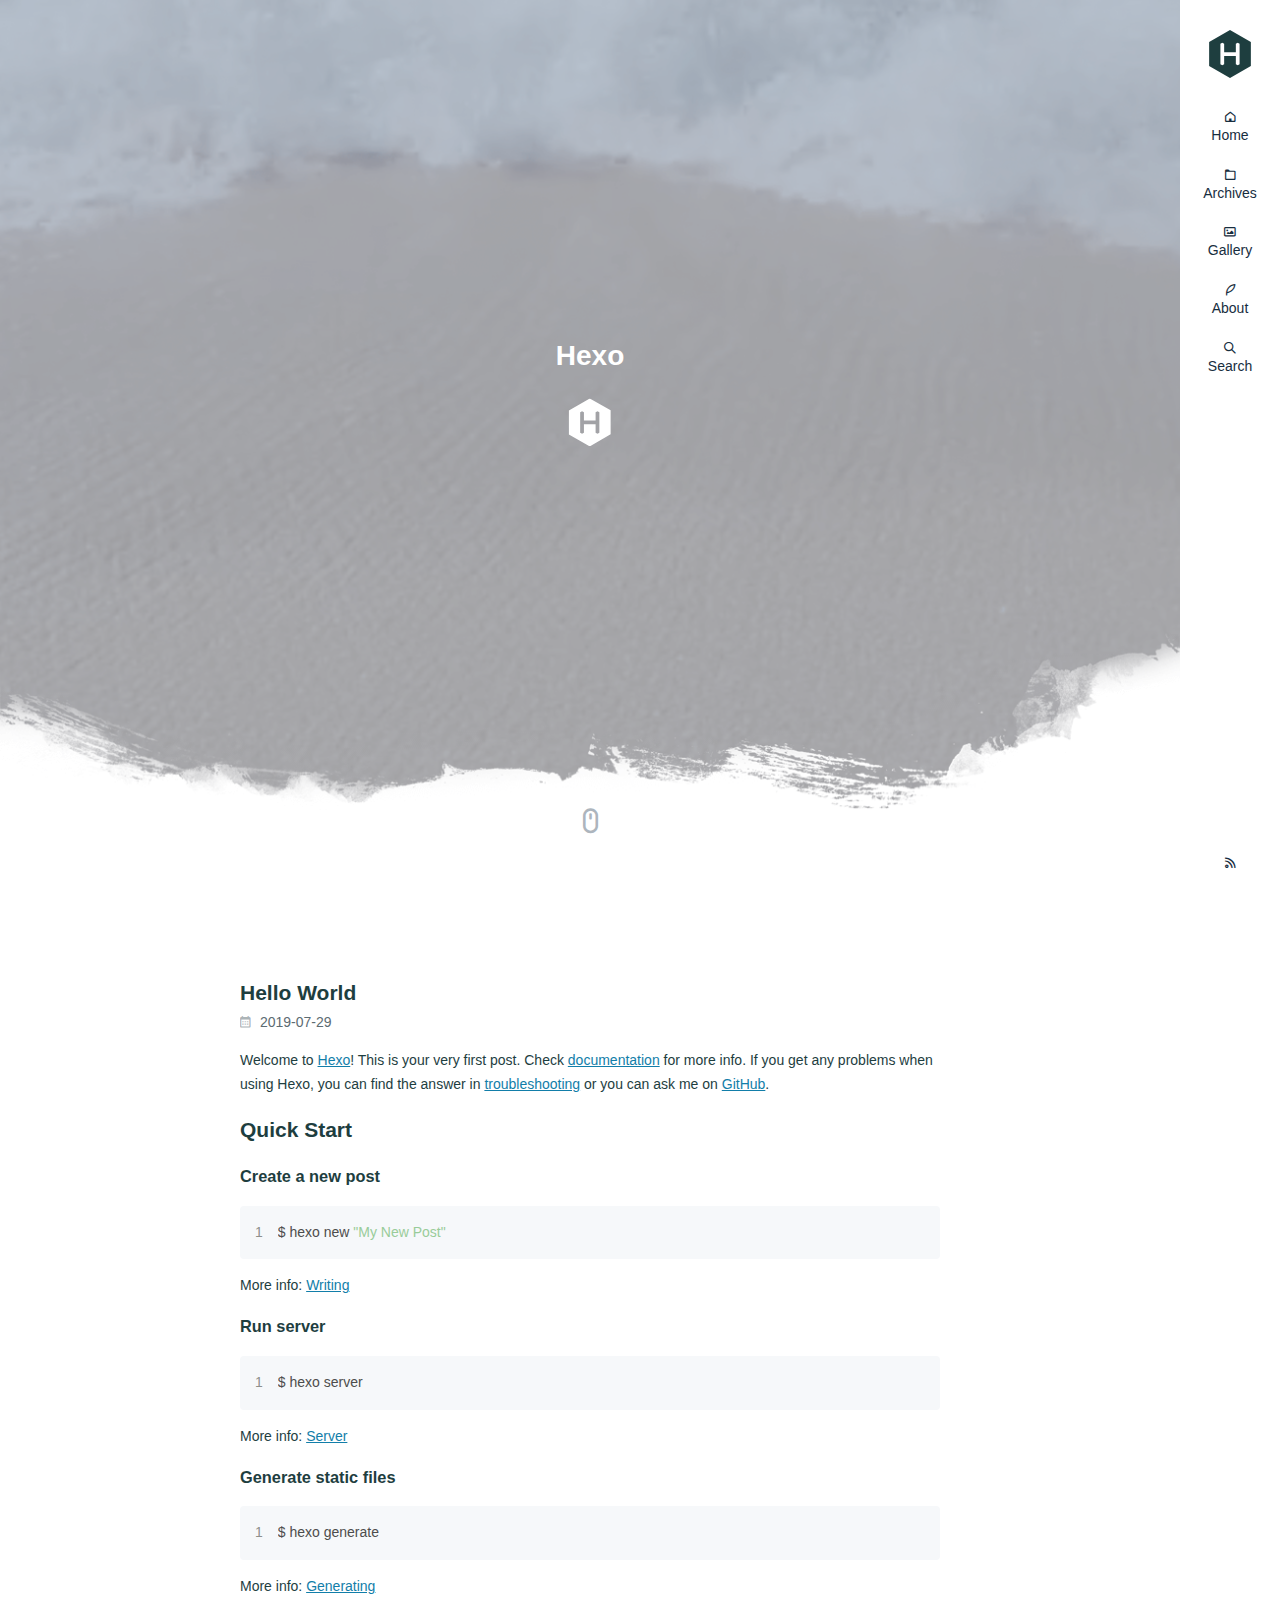
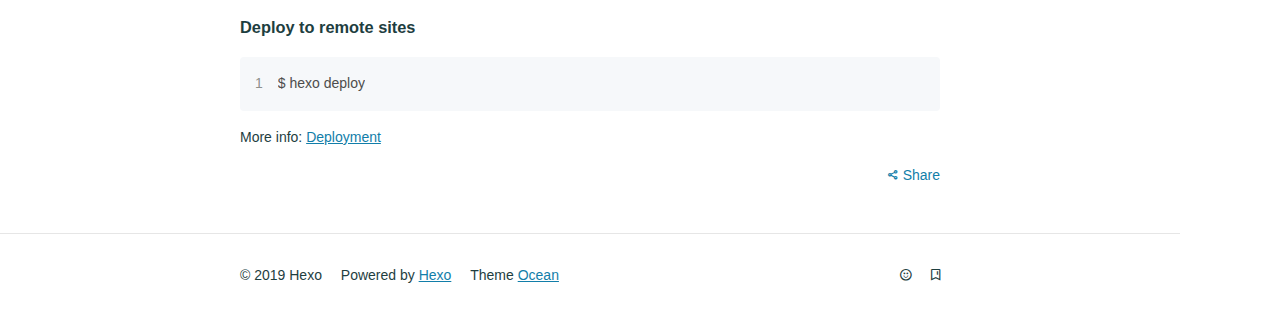
==== index.html @ 4cbf9838 "Site updated: 2019-07-30 11:39:42" ====
<!DOCTYPE html>
<html lang="en">
<head><meta name="generator" content="Hexo 3.9.0">
  <meta charset="utf-8">
  
  
  
  <meta name="viewport" content="width=device-width, initial-scale=1, maximum-scale=1">
  <title>
    
    Hexo</title>
  
    <link rel="shortcut icon" href="/favicon.ico">
  
  <link rel="stylesheet" href="/css/style.css">
  
    <link rel="stylesheet" href="/fancybox/jquery.fancybox.min.css">
  
  <script src="/js/pace.min.js"></script>
</head>
</html>
<body>
<main class="content">
  <section class="jumbotron">
  <div class="video">
    
      <div class="video-frame">
        <img src="/images/ocean/overlay-hero.png" alt="Decorative image frame">
      </div>
    
    <div class="video-media">
      <video playsinline="" autoplay="" loop="" muted="" data-autoplay=""
             poster="/images/ocean/ocean.png" x5-video-player-type="h5">
        <source src="/images/ocean/ocean.mp4" type="video/mp4">
        <source src="/images/ocean/ocean.ogv" type="video/ogg">
        <source src="/images/ocean/ocean.webm" type="video/webm">
        <p>Your user agent does not support the HTML5 Video element.</p>
      </video>
      <div class="video-overlay"></div>
    </div>
    <div class="video-inner text-center text-white">
      <h1><a href="/">Hexo</a></h1>
      <p></p>
      <div><img src="/images/hexo-inverted.svg" class="brand" alt="Hexo"></div>
    </div>
    <div class="video-learn-more">
      <a class="anchor" href="#landingpage"><i class="fe fe-mouse"></i></a>
    </div>
  </div>
</section>

<div id="landingpage">
  <section class="outer">
  <article class="articles">
    
    <h1 class="page-type-title"></h1>

    
      
        <article id="post-hello-world" class="article article-type-post" itemscope itemprop="blogPost" data-scroll-reveal>

  <div class="article-inner">
    
      <header class="article-header">
        
  
    <h2 itemprop="name">
      <a class="article-title" href="/2019/07/29/hello-world/">Hello World</a>
    </h2>
  
  




      </header>
    

    
      <div class="article-meta">
        <a href="/2019/07/29/hello-world/" class="article-date">
  <time datetime="2019-07-29T08:54:18.289Z" itemprop="datePublished">2019-07-29</time>
</a>
        
      </div>
    

    <div class="article-entry" itemprop="articleBody">
      

      

      
        <p>Welcome to <a href="https://hexo.io/" target="_blank" rel="noopener">Hexo</a>! This is your very first post. Check <a href="https://hexo.io/docs/" target="_blank" rel="noopener">documentation</a> for more info. If you get any problems when using Hexo, you can find the answer in <a href="https://hexo.io/docs/troubleshooting.html" target="_blank" rel="noopener">troubleshooting</a> or you can ask me on <a href="https://github.com/hexojs/hexo/issues" target="_blank" rel="noopener">GitHub</a>.</p>
<h2 id="Quick-Start"><a href="#Quick-Start" class="headerlink" title="Quick Start"></a>Quick Start</h2><h3 id="Create-a-new-post"><a href="#Create-a-new-post" class="headerlink" title="Create a new post"></a>Create a new post</h3><figure class="highlight bash"><table><tr><td class="gutter"><pre><span class="line">1</span><br></pre></td><td class="code"><pre><span class="line">$ hexo new <span class="string">"My New Post"</span></span><br></pre></td></tr></table></figure>

<p>More info: <a href="https://hexo.io/docs/writing.html" target="_blank" rel="noopener">Writing</a></p>
<h3 id="Run-server"><a href="#Run-server" class="headerlink" title="Run server"></a>Run server</h3><figure class="highlight bash"><table><tr><td class="gutter"><pre><span class="line">1</span><br></pre></td><td class="code"><pre><span class="line">$ hexo server</span><br></pre></td></tr></table></figure>

<p>More info: <a href="https://hexo.io/docs/server.html" target="_blank" rel="noopener">Server</a></p>
<h3 id="Generate-static-files"><a href="#Generate-static-files" class="headerlink" title="Generate static files"></a>Generate static files</h3><figure class="highlight bash"><table><tr><td class="gutter"><pre><span class="line">1</span><br></pre></td><td class="code"><pre><span class="line">$ hexo generate</span><br></pre></td></tr></table></figure>

<p>More info: <a href="https://hexo.io/docs/generating.html" target="_blank" rel="noopener">Generating</a></p>
<h3 id="Deploy-to-remote-sites"><a href="#Deploy-to-remote-sites" class="headerlink" title="Deploy to remote sites"></a>Deploy to remote sites</h3><figure class="highlight bash"><table><tr><td class="gutter"><pre><span class="line">1</span><br></pre></td><td class="code"><pre><span class="line">$ hexo deploy</span><br></pre></td></tr></table></figure>

<p>More info: <a href="https://hexo.io/docs/deployment.html" target="_blank" rel="noopener">Deployment</a></p>

      
    </div>
    <footer class="article-footer">
      <a data-url="http://yoursite.com/2019/07/29/hello-world/" data-id="cjyp8plni0000usk2s587bigm"
         class="article-share-link">Share</a>
      
    </footer>

  </div>

  

  

</article>



      
  </article>
  

  
</section>
</div>

  <footer class="footer">
  <div class="outer">
    <div class="float-right">
      <ul class="list-inline">
  
    <li><i class="fe fe-smile-alt"></i> <span id="busuanzi_value_site_uv"></span></li>
  
    <li><i class="fe fe-bookmark"></i> <span id="busuanzi_value_page_pv"></span></li>
  
</ul>
    </div>
    <ul class="list-inline">
      <li>&copy; 2019 Hexo</li>
      <li>Powered by <a href="http://hexo.io/" target="_blank">Hexo</a></li>
      <li>Theme  <a href="https://github.com/zhwangart/hexo-theme-ocean">Ocean</a></li>
    </ul>
  </div>
</footer>

</main>
<aside class="sidebar">
  <button class="navbar-toggle"></button>

<nav class="navbar">
  
    <div class="logo">
      <a href="/"><img src="/images/hexo.svg" alt="Hexo"></a>
    </div>
  
  <ul class="nav nav-main">
    
      <li class="nav-item">
        <a class="nav-item-link" href="/">Home</a>
      </li>
    
      <li class="nav-item">
        <a class="nav-item-link" href="/archives">Archives</a>
      </li>
    
      <li class="nav-item">
        <a class="nav-item-link" href="/gallery">Gallery</a>
      </li>
    
      <li class="nav-item">
        <a class="nav-item-link" href="/about">About</a>
      </li>
    
    <li class="nav-item">
      <a class="nav-item-link nav-item-search" title="Search">
        <i class="fe fe-search"></i>
        Search
      </a>
    </li>
  </ul>
</nav>

<nav class="navbar navbar-bottom">
  <ul class="nav">
    <li class="nav-item">
      <div class="totop" id="totop">
  <i class="fe fe-rocket"></i>
</div>
    </li>
    <li class="nav-item">
      
        <a class="nav-item-link" target="_blank" href="/atom.xml" title="RSS Feed">
          <i class="fe fe-feed"></i>
        </a>
      
    </li>
  </ul>
</nav>

<div class="search-form-wrap">
  <div class="local-search local-search-plugin">
  <input type="search" id="local-search-input" class="local-search-input" placeholder="Search...">
  <div id="local-search-result" class="local-search-result"></div>
</div>
</div>
</aside>
<script src="/js/jquery-2.0.3.min.js"></script>
<script src="/js/lazyload.min.js"></script>
<script src="/js/snap.svg-min.js"></script>
<script src="/js/busuanzi-2.3.pure.min.js"></script>


  <script src="/fancybox/jquery.fancybox.min.js"></script>



  <script src="/js/search.js"></script>


<script src="/js/ocean.js"></script>

</body>
</html>
---- css/style.css ----
@charset "utf-8";
@font-face {
  font-family: feathericon;
  font-weight: normal;
  font-style: normal;
  src: url("feathericon/feathericon.eot");
  src: url("feathericon/feathericon.eot?#iefix") format('embedded-opentype'), url("feathericon/feathericon.woff") format('woff'), url("feathericon/feathericon.ttf") format('truetype'), url("feathericon/feathericon.svg") format('svg');
}
.fe {
  display: inline-block;
  font: normal normal normal 16px feathericon;
  font-size: inherit;
  text-rendering: auto;
  -webkit-font-smoothing: antialiased;
  -moz-osx-font-smoothing: grayscale;
}
.fe-activity:before {
  content: "\f1e2";
}
.fe-add-cart:before {
  content: "\f1e6";
}
.fe-align-bottom:before {
  content: "\f1bf";
}
.fe-align-center:before {
  content: "\f195";
}
.fe-align-left:before {
  content: "\f196";
}
.fe-align-right:before {
  content: "\f197";
}
.fe-align-top:before {
  content: "\f1c0";
}
.fe-align-vertically:before {
  content: "\f1c1";
}
.fe-angry:before {
  content: "\f1b6";
}
.fe-app-menu:before {
  content: "\f198";
}
.fe-arrow-down:before {
  content: "\f100";
}
.fe-arrow-left:before {
  content: "\f101";
}
.fe-arrow-right:before {
  content: "\f102";
}
.fe-arrow-up:before {
  content: "\f103";
}
.fe-artboard:before {
  content: "\f104";
}
.fe-audio-player:before {
  content: "\f199";
}
.fe-backward:before {
  content: "\f180";
}
.fe-bar:before {
  content: "\f105";
}
.fe-bar-chart:before {
  content: "\f106";
}
.fe-beer:before {
  content: "\f107";
}
.fe-bell:before {
  content: "\f108";
}
.fe-birthday-cake:before {
  content: "\f163";
}
.fe-bold:before {
  content: "\f179";
}
.fe-bolt:before {
  content: "\f1e3";
}
.fe-book:before {
  content: "\f109";
}
.fe-bookmark:before {
  content: "\f170";
}
.fe-browser:before {
  content: "\f10b";
}
.fe-brush:before {
  content: "\f10c";
}
.fe-bug:before {
  content: "\f10d";
}
.fe-building:before {
  content: "\f10e";
}
.fe-cage:before {
  content: "\f1e7";
}
.fe-calendar:before {
  content: "\f10f";
}
.fe-camera:before {
  content: "\f110";
}
.fe-cart:before {
  content: "\f1e8";
}
.fe-check:before {
  content: "\f111";
}
.fe-check-circle:before {
  content: "\f19a";
}
.fe-check-circle-o:before {
  content: "\f19b";
}
.fe-check-verified:before {
  content: "\f19c";
}
.fe-clock:before {
  content: "\f113";
}
.fe-close:before {
  content: "\f114";
}
.fe-cloud:before {
  content: "\f115";
}
.fe-cocktail:before {
  content: "\f116";
}
.fe-code:before {
  content: "\f117";
}
.fe-codepen:before {
  content: "\f1d3";
}
.fe-coffee:before {
  content: "\f166";
}
.fe-columns:before {
  content: "\f118";
}
.fe-comment:before {
  content: "\f119";
}
.fe-comment-o:before {
  content: "\f1d2";
}
.fe-commenting:before {
  content: "\f11a";
}
.fe-comments:before {
  content: "\f11b";
}
.fe-compress:before {
  content: "\f181";
}
.fe-credit-card:before {
  content: "\f1e9";
}
.fe-crop:before {
  content: "\f1c2";
}
.fe-cry:before {
  content: "\f1b7";
}
.fe-cutlery:before {
  content: "\f19d";
}
.fe-delete-link:before {
  content: "\f19e";
}
.fe-desktop:before {
  content: "\f11d";
}
.fe-diamond:before {
  content: "\f11e";
}
.fe-difference:before {
  content: "\f1c3";
}
.fe-disabled:before {
  content: "\f11f";
}
.fe-disappointed:before {
  content: "\f1b8";
}
.fe-distribute-horizontally:before {
  content: "\f1cf";
}
.fe-distribute-vertically:before {
  content: "\f1c5";
}
.fe-document:before {
  content: "\f19f";
}
.fe-download:before {
  content: "\f120";
}
.fe-drop-down:before {
  content: "\f121";
}
.fe-drop-left:before {
  content: "\f122";
}
.fe-drop-right:before {
  content: "\f123";
}
.fe-drop-up:before {
  content: "\f124";
}
.fe-edit:before {
  content: "\f17f";
}
.fe-eject:before {
  content: "\f182";
}
.fe-elipsis-h:before {
  content: "\f125";
}
.fe-elipsis-v:before {
  content: "\f126";
}
.fe-equalizer:before {
  content: "\f1a0";
}
.fe-eraser:before {
  content: "\f1c6";
}
.fe-expand:before {
  content: "\f183";
}
.fe-export:before {
  content: "\f16e";
}
.fe-eye:before {
  content: "\f127";
}
.fe-facebook:before {
  content: "\f1d4";
}
.fe-fast-backward:before {
  content: "\f184";
}
.fe-fast-forward:before {
  content: "\f185";
}
.fe-feather:before {
  content: "\f174";
}
.fe-feed:before {
  content: "\f128";
}
.fe-file:before {
  content: "\f1b1";
}
.fe-file-audio:before {
  content: "\f1b2";
}
.fe-file-excel:before {
  content: "\f1a2";
}
.fe-file-image:before {
  content: "\f1b3";
}
.fe-file-movie:before {
  content: "\f1b4";
}
.fe-file-powerpoint:before {
  content: "\f1a3";
}
.fe-file-word:before {
  content: "\f1a4";
}
.fe-file-zip:before {
  content: "\f1b5";
}
.fe-filter:before {
  content: "\f173";
}
.fe-flag:before {
  content: "\f129";
}
.fe-folder:before {
  content: "\f12a";
}
.fe-folder-open:before {
  content: "\f176";
}
.fe-fork:before {
  content: "\f12b";
}
.fe-forward:before {
  content: "\f186";
}
.fe-frowing:before {
  content: "\f1b9";
}
.fe-gamepad:before {
  content: "\f191";
}
.fe-gear:before {
  content: "\f1a5";
}
.fe-gift:before {
  content: "\f1ea";
}
.fe-git:before {
  content: "\f1d5";
}
.fe-github:before {
  content: "\f1d6";
}
.fe-github-alt:before {
  content: "\f1d7";
}
.fe-globe:before {
  content: "\f12c";
}
.fe-google:before {
  content: "\f1d8";
}
.fe-google-plus:before {
  content: "\f1d9";
}
.fe-hash:before {
  content: "\f12d";
}
.fe-headphone:before {
  content: "\f18e";
}
.fe-heart:before {
  content: "\f12e";
}
.fe-heart-o:before {
  content: "\f167";
}
.fe-home:before {
  content: "\f12f";
}
.fe-import:before {
  content: "\f16f";
}
.fe-info:before {
  content: "\f130";
}
.fe-insert-link:before {
  content: "\f1a6";
}
.fe-instagram:before {
  content: "\f1da";
}
.fe-intersect:before {
  content: "\f1c7";
}
.fe-italic:before {
  content: "\f17a";
}
.fe-key:before {
  content: "\f131";
}
.fe-keyboard:before {
  content: "\f132";
}
.fe-kitchen-cooker:before {
  content: "\f1a7";
}
.fe-laptop:before {
  content: "\f133";
}
.fe-layer:before {
  content: "\f18c";
}
.fe-layout:before {
  content: "\f134";
}
.fe-line-chart:before {
  content: "\f135";
}
.fe-link:before {
  content: "\f136";
}
.fe-link-external:before {
  content: "\f137";
}
.fe-list-bullet:before {
  content: "\f17c";
}
.fe-list-order:before {
  content: "\f17d";
}
.fe-list-task:before {
  content: "\f17e";
}
.fe-location:before {
  content: "\f138";
}
.fe-lock:before {
  content: "\f139";
}
.fe-login:before {
  content: "\f13a";
}
.fe-logout:before {
  content: "\f13b";
}
.fe-loop:before {
  content: "\f192";
}
.fe-magic:before {
  content: "\f177";
}
.fe-mail:before {
  content: "\f13c";
}
.fe-map:before {
  content: "\f16d";
}
.fe-mask:before {
  content: "\f1c8";
}
.fe-medal:before {
  content: "\f13d";
}
.fe-megaphone:before {
  content: "\f13e";
}
.fe-mention:before {
  content: "\f164";
}
.fe-messanger:before {
  content: "\f1e1";
}
.fe-minus:before {
  content: "\f140";
}
.fe-mobile:before {
  content: "\f141";
}
.fe-money:before {
  content: "\f1a8";
}
.fe-moon:before {
  content: "\f1ef";
}
.fe-mouse:before {
  content: "\f142";
}
.fe-music:before {
  content: "\f175";
}
.fe-open-mouth:before {
  content: "\f1ba";
}
.fe-palette:before {
  content: "\f165";
}
.fe-paper-plane:before {
  content: "\f178";
}
.fe-pause:before {
  content: "\f187";
}
.fe-pencil:before {
  content: "\f144";
}
.fe-phone:before {
  content: "\f145";
}
.fe-picture:before {
  content: "\f1a9";
}
.fe-picture-square:before {
  content: "\f1e4";
}
.fe-pie-chart:before {
  content: "\f146";
}
.fe-pinterest:before {
  content: "\f1db";
}
.fe-pizza:before {
  content: "\f147";
}
.fe-play:before {
  content: "\f188";
}
.fe-plug:before {
  content: "\f18f";
}
.fe-plus:before {
  content: "\f148";
}
.fe-pocket:before {
  content: "\f1dc";
}
.fe-pot:before {
  content: "\f1aa";
}
.fe-print:before {
  content: "\f171";
}
.fe-prototype:before {
  content: "\f149";
}
.fe-question:before {
  content: "\f14a";
}
.fe-quote-left:before {
  content: "\f14b";
}
.fe-quote-right:before {
  content: "\f14c";
}
.fe-rage:before {
  content: "\f1bb";
}
.fe-random:before {
  content: "\f189";
}
.fe-reload:before {
  content: "\f193";
}
.fe-remove-cart:before {
  content: "\f1eb";
}
.fe-rocket:before {
  content: "\f14d";
}
.fe-scale:before {
  content: "\f1c9";
}
.fe-search:before {
  content: "\f14e";
}
.fe-search-minus:before {
  content: "\f16a";
}
.fe-search-plus:before {
  content: "\f16b";
}
.fe-share:before {
  content: "\f14f";
}
.fe-shield:before {
  content: "\f172";
}
.fe-shopping-bag:before {
  content: "\f1ec";
}
.fe-sitemap:before {
  content: "\f150";
}
.fe-smile:before {
  content: "\f1bc";
}
.fe-smile-alt:before {
  content: "\f1bd";
}
.fe-speaker:before {
  content: "\f1ab";
}
.fe-star:before {
  content: "\f151";
}
.fe-star-o:before {
  content: "\f168";
}
.fe-step-backward:before {
  content: "\f1d0";
}
.fe-step-forward:before {
  content: "\f1d1";
}
.fe-stop:before {
  content: "\f18b";
}
.fe-subtract:before {
  content: "\f1ca";
}
.fe-sunny-o:before {
  content: "\f1f0";
}
.fe-sunrise:before {
  content: "\f1f1";
}
.fe-sync:before {
  content: "\f194";
}
.fe-table:before {
  content: "\f1ac";
}
.fe-tablet:before {
  content: "\f152";
}
.fe-tag:before {
  content: "\f153";
}
.fe-target:before {
  content: "\f1f3";
}
.fe-terminal:before {
  content: "\f154";
}
.fe-text-align-center:before {
  content: "\f1cb";
}
.fe-text-align-justify:before {
  content: "\f1e5";
}
.fe-text-align-left:before {
  content: "\f1cc";
}
.fe-text-align-right:before {
  content: "\f1cd";
}
.fe-text-size:before {
  content: "\f17b";
}
.fe-ticket:before {
  content: "\f155";
}
.fe-tiled:before {
  content: "\f156";
}
.fe-timeline:before {
  content: "\f1ad";
}
.fe-tired:before {
  content: "\f1be";
}
.fe-trash:before {
  content: "\f157";
}
.fe-trophy:before {
  content: "\f158";
}
.fe-truck:before {
  content: "\f1ed";
}
.fe-twitter:before {
  content: "\f1dd";
}
.fe-umbrella:before {
  content: "\f1f2";
}
.fe-underline:before {
  content: "\f1ae";
}
.fe-union:before {
  content: "\f1ce";
}
.fe-unlock:before {
  content: "\f169";
}
.fe-upload:before {
  content: "\f159";
}
.fe-usb:before {
  content: "\f190";
}
.fe-user:before {
  content: "\f15a";
}
.fe-user-minus:before {
  content: "\f16c";
}
.fe-user-plus:before {
  content: "\f15b";
}
.fe-users:before {
  content: "\f15c";
}
.fe-vector:before {
  content: "\f15d";
}
.fe-video:before {
  content: "\f15e";
}
.fe-wallet:before {
  content: "\f1ee";
}
.fe-warning:before {
  content: "\f15f";
}
.fe-watch:before {
  content: "\f1af";
}
.fe-watch-alt:before {
  content: "\f1b0";
}
.fe-wine-glass:before {
  content: "\f161";
}
.fe-wordpress:before {
  content: "\f1de";
}
.fe-wordpress-alt:before {
  content: "\f1df";
}
.fe-wrench:before {
  content: "\f162";
}
.fe-youtube:before {
  content: "\f1e0";
}
/* normalize.css v8.0.0 | MIT License | github.com/necolas/normalize.css */
html {
  line-height: 1.15 /* 1 */;
  -webkit-text-size-adjust: 100% /* 2 */;
}
body {
  margin: 0;
}
h1 {
  font-size: 2em;
  margin: 0.67em 0;
}
hr {
  box-sizing: content-box /* 1 */;
  height: 0 /* 1 */;
  overflow: visible /* 2 */;
}
pre {
  font-family: monospace, monospace /* 1 */;
  font-size: 1em /* 2 */;
}
a {
  background-color: transparent;
}
abbr[title] {
  border-bottom: none /* 1 */;
  text-decoration: underline /* 2 */;
  text-decoration: underline dotted /* 2 */;
}
b,
strong {
  font-weight: bolder;
}
code,
kbd,
samp {
  font-family: monospace, monospace /* 1 */;
  font-size: 1em /* 2 */;
}
small {
  font-size: 80%;
}
sub,
sup {
  font-size: 75%;
  line-height: 0;
  position: relative;
  vertical-align: baseline;
}
sub {
  bottom: -0.25em;
}
sup {
  top: -0.5em;
}
img {
  border-style: none;
}
button,
input,
optgroup,
select,
textarea {
  font-family: inherit /* 1 */;
  font-size: 100% /* 1 */;
  line-height: 1.15 /* 1 */;
  margin: 0 /* 2 */;
}
button,
input {
  overflow: visible;
}
button,
select {
  text-transform: none;
}
button,
[type="button"],
[type="reset"],
[type="submit"] {
  -webkit-appearance: button;
}
button::-moz-focus-inner,
[type="button"]::-moz-focus-inner,
[type="reset"]::-moz-focus-inner,
[type="submit"]::-moz-focus-inner {
  border-style: none;
  padding: 0;
}
button:-moz-focusring,
[type="button"]-moz-focusring,
[type="reset"]-moz-focusring,
[type="submit"]-moz-focusring {
  outline: 1px dotted ButtonText;
}
fieldset {
  padding: 0.35em 0.75em 0.625em;
}
legend {
  box-sizing: border-box /* 1 */;
  color: inherit /* 2 */;
  display: table /* 1 */;
  max-width: 100% /* 1 */;
  padding: 0 /* 3 */;
  white-space: normal /* 1 */;
}
progress {
  vertical-align: baseline;
}
textarea {
  overflow: auto;
}
[type="checkbox"],
[type="radio"] {
  box-sizing: border-box /* 1 */;
  padding: 0 /* 2 */;
}
[type="number"]::-webkit-inner-spin-button,
[type="number"]::-webkit-outer-spin-button {
  height: auto;
}
[type="search"] {
  -webkit-appearance: textfield /* 1 */;
  outline-offset: -2px /* 2 */;
}
[type="search"]::-webkit-search-decoration {
  -webkit-appearance: none;
}
::-webkit-file-upload-button {
  -webkit-appearance: button /* 1 */;
  font: inherit /* 2 */;
}
details {
  display: block;
}
summary {
  display: list-item;
}
template {
  display: none;
}
[hidden] {
  display: none;
}
*,
*::before,
*::after {
  box-sizing: border-box;
}
html,
body {
  height: 100%;
}
html {
  font-size: 62.5%;
  -webkit-text-size-adjust: 100%;
  -ms-text-size-adjust: 100%;
  -ms-overflow-style: scrollbar;
  -webkit-tap-highlight-color: transparent;
}
body {
  background-color: #fff;
  font-family: "Helvetica Neue", Helvetica, "PingFang SC", "Hiragino Sans GB", "Microsoft YaHei", "微软雅黑", Arial, sans-serif;
  font-size: 1.4rem;
  line-height: 1.7;
  color: #1e3e3f;
  padding: 0;
  margin: 0;
  overflow-x: hidden;
  text-size-adjust: 100%;
}
body ::selection {
  background: #5c6b72;
  color: #e6e6e6;
}
a {
  color: #127ea9;
}
a:hover {
  color: #1594c6;
}
a:active {
  color: #1178a1;
}
a.disabled {
  color: #adb5bd;
}
img {
  max-width: 100%;
}
.article-date,
.article-category .article-category-link,
.archive-year-wrap .archive-year,
.archive-article-date {
  text-decoration: none;
  color: #5c6b72;
}
.article-date:hover,
.article-category .article-category-link:hover,
.archive-year-wrap .archive-year:hover,
.archive-article-date:hover {
  color: #5c6b72;
}
.archive-article-inner {
  -webkit-border-radius: 4px;
  -moz-border-radius: 4px;
  border-radius: 4px;
}
.article-entry h1,
.article-entry h2,
.article-entry h3,
.article-entry h4,
.article-entry h5,
.article-entry h6 {
  margin: 1.5rem 0;
}
.article-entry hr {
  height: 0.1rem;
  background-color: #e6e6e6;
  border: none;
  padding: 0;
  margin: 1.5rem 0;
}
.article-entry strong {
  font-weight: bold;
}
.article-entry em,
.article-entry cite {
  font-style: italic;
}
.article-entry sup,
.article-entry sub {
  font-size: 75%;
  line-height: 0;
  position: relative;
  vertical-align: baseline;
}
.article-entry sup {
  top: -0.5rem;
}
.article-entry sub {
  bottom: -0.25rem;
}
.article-entry small {
  font-size: 85%;
}
.article-entry acronym,
.article-entry abbr {
  border-bottom: 0.1rem #e6e6e6 dotted;
}
.article-entry ul,
.article-entry ol,
.article-entry dl {
  margin: 1.5rem 0;
  line-height: line-height;
}
.article-entry p,
.article-entry table,
.article-entry blockquote {
  margin: 1.5rem 0;
}
.article-entry img,
.article-entry video {
  max-width: 100%;
  height: auto;
  display: block;
  margin: auto;
}
.article-entry iframe {
  border: none;
}
.article-entry table {
  width: 100%;
  border-collapse: collapse;
  vertical-align: middle;
  empty-cells: show;
  text-align: left;
}
.article-entry table th,
.article-entry table td,
.article-entry table {
  border: 0.1rem #e6e6e6 solid;
}
.article-entry table th,
.article-entry table td {
  padding: 1rem 1.5rem;
}
.article-entry table tbody tr:nth-child(2n) {
  background-color: rgba(230,230,230,0.25);
}
.article-entry blockquote {
  display: block;
  padding: 0 1.5rem;
  width: 100%;
  overflow: auto;
  border-left: 0.3rem #9c8079 solid;
  color: #5c6b72;
}
.article-entry blockquote > :first-child {
  margin-top: 0;
}
.article-entry blockquote > :last-child {
  margin-bottom: 0;
}
.article-entry blockquote footer cite:before {
  content: "—";
  padding: 0 0.5rem;
}
.jumbotron {
  padding: 0;
  margin-bottom: 3rem;
  text-align: center;
}
.content,
.sidebar {
  transition: all 0.3s ease-in-out;
}
.content {
  position: relative;
  z-index: 1;
  margin-right: 0;
}
.content.on {
  transform: translateX(-10rem);
}
.sidebar {
  position: fixed;
  z-index: 9;
  top: 0;
  right: -10rem;
  bottom: 0;
  width: 10rem;
  background-color: #f4f4f4;
}
.sidebar.on {
  right: 0;
}
.navbar-toggle {
  position: absolute;
  top: 1.5rem;
  right: 11.5rem;
  padding: 0.5rem 1rem;
  border: none;
  -webkit-border-radius: 0.4rem;
  -moz-border-radius: 0.4rem;
  border-radius: 0.4rem;
  background-color: rgba(30,62,63,0.25);
  color: #fff;
}
.navbar-toggle::before {
  content: '\f105';
  font-family: feathericon;
  font-size: larger;
}
.wrap,
.outer {
  width: 100%;
  padding-right: 1.5rem;
  padding-left: 1.5rem;
  margin: auto;
}
.wrap::before,
.outer::before,
.wrap::after,
.outer::after {
  content: "";
  display: table;
  clear: both;
}
.local-search {
  width: 100%;
}
@media (min-width: 768px) {
  .jumbotron {
    margin-bottom: 6rem;
  }
  .content {
    margin-right: 10rem;
  }
  .sidebar {
    right: 0;
    background-color: #fff;
  }
  .navbar-toggle {
    display: none;
  }
  .wrap,
  .outer {
    width: 70rem;
    padding-right: 0;
    padding-left: 0;
  }
  .local-search {
    width: 70rem;
  }
}
.list-unstyled,
.list-inline {
  list-style: none;
  padding-left: 0;
  margin-left: 0;
}
.list-inline {
  position: relative;
  margin: 0 -0.75rem;
}
.list-inline > li {
  display: inline-block;
  padding: 0 0.75rem;
}
.category-list {
  list-style: none;
  padding-left: 0;
  margin-left: 0;
  margin-right: -0.5rem;
  margin-left: -0.5rem;
}
.category-list > .category-list-item {
  display: inline-block;
  padding: 0.5rem 1rem;
}
.category-list > .category-list-item:before {
  content: "\f18c";
  font-family: feathericon;
  margin-right: 0.5rem;
}
.tag-list {
  list-style: none;
  padding-left: 0;
  margin-left: 0;
  margin-right: -0.5rem;
  margin-left: -0.5rem;
}
.tag-list > .tag-list-item {
  display: inline-block;
  padding: 0.5rem 1rem;
}
.tag-list > .tag-list-item:before {
  content: "\f153";
  font-family: feathericon;
  margin-right: 0.5rem;
}
.video {
  position: relative;
  height: auto;
}
.video .brand {
  width: 4.8rem;
}
.video-frame {
  position: absolute;
  z-index: 1;
  right: 0;
  bottom: 0;
  left: 0;
  min-width: 100%;
}
.video-frame img {
  display: block;
  width: 100%;
}
.video-media {
  position: relative;
  z-index: 0;
  height: 90vh;
  overflow: hidden;
}
.video-media video,
.video-media img {
  position: absolute;
  top: 50%;
  left: 50%;
  transform: translate(-50%, -50%);
  min-width: 100%;
  min-height: 100%;
}
.video-overlay {
  position: absolute;
  top: 0;
  bottom: 0;
  left: 0;
  right: 0;
  background-color: rgba(178,191,204,0.6);
}
.video-inner {
  position: absolute;
  top: 50%;
  left: 50%;
  transform: translate(-50%, -65%);
}
.video-inner a,
.video-inner {
  color: #fff;
  text-decoration: none;
}
.video-learn-more {
  position: absolute;
  z-index: 1;
  bottom: -3rem;
  right: 0;
  left: 0;
}
.video-learn-more a > .fe {
  font-size: 3rem;
  color: #adb5bd;
}
.video-learn-more a > .fe:hover {
  color: #1e3e3f;
}
.search-form-wrap {
  position: fixed;
  top: -100%;
  right: 10rem;
  left: 0;
  opacity: 0;
  transition: 0.3s;
}
.search-form-wrap.on {
  top: 0;
  opacity: 1;
}
.local-search {
  position: relative;
  margin: 0 auto;
  padding: 3rem;
  background-color: #fff;
  box-shadow: 0 1rem 3rem rgba(30,62,63,0.05);
  max-height: 100vh;
  overflow-y: auto;
}
.local-search-input {
  border: 0.1rem #e6e6e6 solid;
  -webkit-border-radius: 0.4rem;
  -moz-border-radius: 0.4rem;
  border-radius: 0.4rem;
  background-color: #fff;
  width: 100%;
  padding: 1rem 1.5rem;
  outline: none;
}
.local-search-input::-webkit-search-results-decoration,
.local-search-input::-webkit-search-cancel-button {
  -webkit-appearance: none;
}
.local-search-close {
  position: absolute;
  top: 3.85rem;
  right: 4.25rem;
  display: block;
  height: 2rem;
  width: 2rem;
  padding: 0;
  border: none;
  -webkit-border-radius: 50%;
  -moz-border-radius: 50%;
  border-radius: 50%;
  background-color: #9c8079;
  color: #fff;
  text-align: center;
  cursor: pointer;
}
.local-search-close::before {
  content: '\f114';
  font-family: feathericon;
}
.local-search-result {
  text-align: left;
}
.search-result-list {
  list-style: none;
  padding-left: 0;
  margin-left: 0;
}
.search-result-list li {
  padding: 1.5rem 0;
}
.search-result-list li:not(:last-child) {
  border-bottom: 0.1rem #e6e6e6 solid;
}
.search-result-list li .search-result-title {
  font-size: 1.6rem;
  font-weight: bold;
}
.search-result-list li .search-result {
  padding-top: 0.5rem;
  margin: 0;
  max-height: 12rem;
  overflow: hidden;
}
.search-result-list li em.search-keyword {
  color: #9e6a4d;
}
.search-result-empty {
  padding: 3rem 0 0;
}
.article {
  padding: 3rem 0;
}
.article-topping {
  position: absolute;
  top: 0;
  left: -3rem;
  color: #ea434a;
}
.article-topping .fe {
  font-size: 2rem;
  line-height: 1.7;
}
.article-meta::before,
.article-meta::after {
  content: "";
  display: table;
  clear: both;
}
.article-date::before {
  content: '\f10f';
  margin-right: 0.5rem;
  font-family: feathericon;
  opacity: 0.5;
}
.article-category {
  display: inline-block;
  margin-left: 1.5rem;
}
.article-category:before {
  content: "\f18c";
  font-family: feathericon;
  margin-right: 0.5rem;
}
.archive-article-header + .article-category {
  margin-left: 0;
}
.article-entry {
  margin-top: 3rem;
  color: #1e3e3f;
}
.article-entry::before,
.article-entry::after {
  content: "";
  display: table;
  clear: both;
}
.article-entry .pullquote {
  text-align: left;
  width: 45%;
  margin: 0;
}
.article-entry .pullquote.left {
  margin-left: 0.5em;
  margin-right: 1em;
}
.article-entry .pullquote.right {
  margin-right: 0.5em;
  margin-left: 1em;
}
.article-entry .caption {
  color: color-grey;
  display: block;
  font-size: 0.9em;
  margin-top: 0.5em;
  position: relative;
  text-align: center;
}
.article-entry .video-container {
  position: relative;
  padding-top: 56.25%;
  height: 0;
  overflow: hidden;
}
.article-entry .video-container iframe,
.article-entry .video-container object,
.article-entry .video-container embed {
  position: absolute;
  top: 0;
  left: 0;
  width: 100%;
  height: 100%;
  margin-top: 0;
}
.article-header {
  position: relative;
}
.article-header h1,
.article-header h2 {
  margin: 0;
}
.article-header .article-title {
  text-decoration: none;
  color: #1e3e3f;
}
.article-footer {
  margin-top: 3rem;
}
.article-footer::before,
.article-footer::after {
  content: "";
  display: table;
  clear: both;
}
.article-tag-list {
  list-style: none;
  padding-left: 0;
  margin-left: 0;
  margin: 0;
}
.article-tag-list:before {
  content: "\f153";
  font-family: feathericon;
  margin-right: 0.5rem;
}
.article-tag-list .article-tag-list-item {
  display: inline-block;
  padding-right: 1rem;
}
.article-tag-list .article-tag-list-link {
  text-decoration: none;
}
.article-comment-link {
  float: right;
}
.article-comment-link:before {
  content: "\f1d2";
  font-family: feathericon;
  padding-right: 8px;
}
.article-share-link {
  cursor: pointer;
  float: right;
  margin-left: 20px;
}
.article-share-link:before {
  content: "\f14f";
  font-family: feathericon;
  padding-right: 6px;
}
.article-nav {
  position: relative;
  padding-top: 3rem;
  margin-top: 5rem;
  border-top: 0.1rem #e6e6e6 solid;
}
.article-nav::before,
.article-nav::after {
  content: "";
  display: table;
  clear: both;
}
.article-nav-link {
  display: block;
  text-decoration: none;
}
.article-nav-link:first-child {
  float: left;
}
.article-nav-link:last-child {
  float: right;
  text-align: right;
}
.article-nav-caption {
  color: #5c6b72;
}
.article-nav-title {
  font-size: inherit;
}
.article-share-box {
  position: absolute;
  display: none;
  background: #fff;
  -webkit-border-radius: 0.4rem;
  -moz-border-radius: 0.4rem;
  border-radius: 0.4rem;
  box-shadow: 1px 2px 10px rgba(0,0,0,0.2);
  -webkit-border-radius: 3px;
  -moz-border-radius: 3px;
  border-radius: 3px;
  margin-left: -145px;
  overflow: hidden;
  z-index: 1;
}
.article-share-box.on {
  display: block;
}
.article-share-input {
  width: 100%;
  background: none;
  box-sizing: border-box;
  padding: 0 1.5rem;
  outline: none;
  border: none;
  border-bottom: 0.1rem #e6e6e6 solid;
  height: 3.6rem;
  line-height: 3.6rem;
}
.article-share-links::before,
.article-share-links::after {
  content: "";
  display: table;
  clear: both;
}
.article-share-twitter,
.article-share-facebook,
.article-share-pinterest,
.article-share-google {
  position: relative;
  display: block;
  float: left;
  width: 5rem;
  height: 3.6rem;
  color: #172d3e;
  text-align: center;
  text-decoration: none;
}
.article-share-twitter:before,
.article-share-facebook:before,
.article-share-pinterest:before,
.article-share-google:before {
  font-size: 20px;
  font-family: feathericon;
}
.article-share-twitter:hover,
.article-share-facebook:hover,
.article-share-pinterest:hover,
.article-share-google:hover {
  color: #fff;
}
.article-share-twitter:before {
  content: "\f1dd";
}
.article-share-twitter:hover {
  background: #00aced;
  text-shadow: 0 1px #008abe;
}
.article-share-facebook:before {
  content: "\f1d4";
}
.article-share-facebook:hover {
  background: #3b5998;
  text-shadow: 0 1px #2f477a;
}
.article-share-pinterest:before {
  content: "\f1db";
}
.article-share-pinterest:hover {
  background: #cb2027;
  text-shadow: 0 1px #a21a1f;
}
.article-share-google:before {
  content: "\f1d8";
}
.article-share-google:hover {
  background: #dd4b39;
  text-shadow: 0 1px #be3221;
}
.article-gallery {
  position: relative;
}
.article-gallery-photos {
  position: relative;
  overflow: hidden;
}
.article-gallery-img {
  display: none;
  max-width: 100%;
}
.article-gallery-img:first-child {
  display: block;
}
.article-gallery-img.loaded {
  position: absolute;
  display: block;
}
.article-gallery-img img {
  display: block;
  max-width: 100%;
  margin: 0 auto;
}
.article-albums {
  position: relative;
}
.article-albums-photos {
  position: relative;
  display: flex;
  flex-wrap: wrap;
  list-style: none;
  padding-left: 0;
  margin-left: 0;
}
.article-albums-photos::before,
.article-albums-photos::after {
  content: "";
  display: table;
  clear: both;
}
.article-albums-photos::after {
  content: '';
  flex-grow: 999999999;
}
.article-albums-photos .article-albums-item {
  position: relative;
  flex-grow: 1;
  margin: 0.5rem;
  overflow: hidden;
}
.article-albums-photos .article-albums-item img {
  object-fit: cover;
  max-width: 100%;
  min-width: 100%;
  vertical-align: center;
}
.article-albums-photos .article-albums-item .article-albums-caption {
  display: block;
  width: 100%;
  padding: 1rem 0;
  text-align: center;
}
@media (min-width: 576px) {
  .article-albums-item img {
    height: 32rem;
  }
  .article-albums-item .article-albums-caption {
    position: absolute;
    bottom: 0;
    left: 0;
    width: 100%;
    background-color: rgba(0,0,0,0.5);
    background: linear-gradient(to top, rgba(0,0,0,0.5), transparent);
    color: #fff;
    padding: 1rem;
    opacity: 0;
    transform: translateY(100%);
    transition: all 0.3s ease-in-out;
  }
  .article-albums-item:hover .article-albums-caption {
    opacity: 1;
    transform: translateY(0);
  }
}
@media (min-width: 768px) {
  .article-albums-item img {
    height: 20rem;
  }
}
.articles .article {
  padding: 4.5rem 0;
}
.articles .article:not(:last-child) {
  border-bottom: 0.1rem #e6e6e6 solid;
}
.articles .article-entry,
.articles .article-footer {
  margin-top: 0;
}
.articles .article-entry .article-gallery {
  margin-top: 1.5rem;
}
.archives-wrap {
  position: relative;
}
.archives-wrap::before,
.archives-wrap::after {
  content: "";
  display: table;
  clear: both;
}
.archives-wrap:first-child {
  margin-top: 3rem;
}
.archives-wrap:last-child {
  margin-bottom: 3rem;
}
.archive-year-wrap {
  position: absolute;
  top: 0;
  left: 0;
  width: 6rem;
}
.archive-year-wrap .archive-year {
  position: relative;
  display: inline-block;
}
.archive-year-wrap .archive-year::after {
  content: '';
  position: absolute;
  left: 0;
  bottom: 0;
  height: 0.15rem;
  background-color: #5c6b72;
  width: 100%;
}
.archives {
  margin-left: 6rem;
  border-left: 0.1rem #e6e6e6 dashed;
  padding-left: 3rem;
}
.archives::before,
.archives::after {
  content: "";
  display: table;
  clear: both;
}
.archive-article-inner {
  margin-bottom: 1.5rem;
}
.archive-article-header {
  display: table-row;
}
.archive-article-header > a,
.archive-article-header > h2 {
  display: table-cell;
}
.archive-article-header h2 {
  margin: 0;
  padding-left: 3rem;
}
.archive-article-header h2 .archive-article-title {
  text-decoration: none;
  font-size: 1.5rem;
}
.archive-article-footer {
  margin-top: 1.5rem;
}
.archive-article-date {
  position: relative;
  display: block;
}
.archive-article-date::before {
  content: '';
  position: absolute;
  top: 50%;
  left: -3.5rem;
  margin-top: -0.5rem;
  width: 1rem;
  height: 1rem;
  -webkit-border-radius: 1rem;
  -moz-border-radius: 1rem;
  border-radius: 1rem;
  background-color: #e6e6e6;
}
.page-type-title {
  margin: 0;
  padding: 3rem 0;
}
.page-nav {
  margin: 3rem auto;
  text-align: center;
  overflow: hidden;
}
.page-nav::before,
.page-nav::after {
  content: "";
  display: table;
  clear: both;
}
.page-nav a,
.page-nav span {
  padding: 1rem 1.5rem;
  line-height: 1;
}
.page-nav a {
  text-decoration: none;
}
.page-nav .prev {
  float: left;
}
.page-nav .next {
  float: right;
}
.page-nav .page-number {
  display: inline-block;
}
@media mq-mobile {
  .page-nav .page-number {
    display: none;
  }
}
.page-nav .current {
  font-weight: bold;
}
.page-nav .space {
  color: #e6e6e6;
}
.footer {
  border-top: 0.1rem #e6e6e6 solid;
  padding: 3rem 0;
}
.float-left {
  float: left !important;
}
.float-right {
  float: right !important;
}
.float-none {
  float: none !important;
}
.article-entry pre,
.article-entry .highlight {
  background: #f6f8fa;
  padding: 1.5rem;
  margin: 1.5rem 0;
  -webkit-border-radius: 0.4rem;
  -moz-border-radius: 0.4rem;
  border-radius: 0.4rem;
  overflow: auto;
  color: #4d4d4c;
}
.article-entry .highlight .gutter pre,
.article-entry .gist .gist-file .gist-data .line-numbers {
  color: #8e908c;
}
.article-entry pre,
.article-entry code {
  font-family: inherit;
  text-shadow: none;
}
.article-entry code {
  background: #f6f8fa;
  padding: 0.25rem;
  -webkit-border-radius: 0.4rem;
  -moz-border-radius: 0.4rem;
  border-radius: 0.4rem;
}
.article-entry pre code {
  background: none;
  padding: 0;
}
.article-entry .highlight pre {
  border: none;
  margin: 0;
  padding: 0;
}
.article-entry .highlight table {
  margin: 0;
  width: auto;
  border: none;
}
.article-entry .highlight td {
  border: none;
  padding: 0;
}
.article-entry .highlight figcaption {
  font-size: 85%;
  color: #8e908c;
  line-height: 1rem;
  margin-bottom: 1rem;
}
.article-entry .highlight figcaption::before,
.article-entry .highlight figcaption::after {
  content: "";
  display: table;
  clear: both;
}
.article-entry .highlight figcaption a {
  float: right;
}
.article-entry .highlight .gutter {
  -webkit-user-select: none;
  -moz-user-select: none;
  -ms-user-select: none;
  user-select: none;
}
.article-entry .highlight .gutter pre {
  text-align: right;
  padding-right: 1.5rem;
}
.article-entry .highlight .line {
  height: inherit;
}
.article-entry .highlight .line.marked {
  background: #d6d6d6;
}
.article-entry .gist {
  background: #f6f8fa;
}
.article-entry .gist .gist-file {
  border: none;
  margin: 0;
}
.article-entry .gist .gist-file .gist-data {
  background: none;
  border: none;
}
.article-entry .gist .gist-file .gist-data .line-numbers {
  background: none;
  border: none;
}
.article-entry .gist .gist-file .gist-data .line-data {
  padding: 0 !important;
}
.article-entry .gist .gist-file .highlight {
  margin: 0;
  padding: 0;
  border: none;
}
.article-entry .gist .gist-file .gist-meta {
  background: #f6f8fa;
  color: #8e908c;
  padding: 0;
  margin-top: 1rem;
}
.article-entry .gist .gist-file .gist-meta a {
  font-weight: normal;
}
.article-entry .gist .gist-file .gist-meta a:hover {
  text-decoration: underline;
}
pre .comment,
pre .title {
  color: #8e908c;
}
pre .variable,
pre .attribute,
pre .tag,
pre .regexp,
pre .ruby .constant,
pre .xml .tag .title,
pre .xml .pi,
pre .xml .doctype,
pre .html .doctype,
pre .css .id,
pre .css .class,
pre .css .pseudo {
  color: #f2777a;
}
pre .number,
pre .preprocessor,
pre .built_in,
pre .literal,
pre .params,
pre .constant {
  color: #f99157;
}
pre .class,
pre .ruby .class .title,
pre .css .rules .attribute {
  color: #9c9;
}
pre .string,
pre .value,
pre .inheritance,
pre .header,
pre .ruby .symbol,
pre .xml .cdata {
  color: #9c9;
}
pre .css .hexcolor {
  color: #6cc;
}
pre .function,
pre .python .decorator,
pre .python .title,
pre .ruby .function .title,
pre .ruby .title .keyword,
pre .perl .sub,
pre .javascript .title,
pre .coffeescript .title {
  color: #69c;
}
pre .keyword,
pre .javascript .function {
  color: #c9c;
}
.pace {
  -webkit-pointer-events: none;
  pointer-events: none;
  -webkit-user-select: none;
  -moz-user-select: none;
  user-select: none;
}
.pace .pace-progress {
  position: fixed;
  z-index: 2000;
  top: 0;
  right: 100%;
  width: 100%;
  height: 0.2rem;
  background-color: #127ea9;
}
.pace-inactive {
  display: none;
}
.gitalk,
.markdown-body {
  font-size: 1.4rem !important;
}
.gt-container .gt-avatar.gt-comment-avatar img {
  -webkit-border-radius: 50%;
  -moz-border-radius: 50%;
  border-radius: 50%;
}
.macbook {
  position: relative;
}
.macbook .macbook-screen {
  position: relative;
  background-color: transparent;
  border-style: solid;
  border-color: #fff;
  -webkit-border-radius: 1rem;
  -moz-border-radius: 1rem;
  border-radius: 1rem;
  border-width: 1.25rem;
  box-shadow: 0 1rem 3rem rgba(0,0,0,0.15), 0 0 0.5rem rgba(0,0,0,0.15) inset;
}
.macbook .macbook-keyboard {
  display: none;
  position: relative;
  box-sizing: content-box;
  background-color: #fff;
  border-bottom: solid 0.75rem #f2f2f2;
  border-bottom-left-radius: 50%;
  border-bottom-right-radius: 50%;
  margin: -0.5rem -5rem 0;
  height: 0.5rem;
  box-shadow: 0 0.5rem 3rem rgba(0,0,0,0.15);
}
.macbook .macbook-keyboard::before {
  content: '';
  position: absolute;
  left: 50%;
  transform: translateX(-50%);
  background: linear-gradient(90deg, #f2f2f2, #fff, #f2f2f2);
  box-shadow: 0 0 0.1rem rgba(0,0,0,0.05) inset;
  width: 20%;
  height: 0.3rem;
  -webkit-border-radius: 0.125rem;
  -moz-border-radius: 0.125rem;
  border-radius: 0.125rem;
}
@media (min-width: 768px) {
  .macbook .macbook-screen {
    border-width: 2rem 1.25rem 1.25rem;
  }
  .macbook .macbook-keyboard {
    display: block;
  }
}
.macbook-wrap {
  padding: 1rem 9rem;
}
.scrolling-wrap {
  min-height: 30rem;
  overflow: hidden;
}
.scrolling {
  position: absolute;
  top: 30rem;
  width: 100%;
  animation: scrolling-animation 10s ease-in-out 1s infinite;
}
@-moz-keyframes scrolling-animation {
  0% {
    top: 0;
  }
  10% {
    top: 0;
    transform: translateY(0);
  }
  30% {
    transform: translateY(-35%);
  }
  60% {
    transform: translateY(-75%);
  }
  90% {
    transform: translateY(-100%);
  }
  100% {
    transform: translateY(-100%);
  }
}
@-webkit-keyframes scrolling-animation {
  0% {
    top: 0;
  }
  10% {
    top: 0;
    transform: translateY(0);
  }
  30% {
    transform: translateY(-35%);
  }
  60% {
    transform: translateY(-75%);
  }
  90% {
    transform: translateY(-100%);
  }
  100% {
    transform: translateY(-100%);
  }
}
@-o-keyframes scrolling-animation {
  0% {
    top: 0;
  }
  10% {
    top: 0;
    transform: translateY(0);
  }
  30% {
    transform: translateY(-35%);
  }
  60% {
    transform: translateY(-75%);
  }
  90% {
    transform: translateY(-100%);
  }
  100% {
    transform: translateY(-100%);
  }
}
@keyframes scrolling-animation {
  0% {
    top: 0;
  }
  10% {
    top: 0;
    transform: translateY(0);
  }
  30% {
    transform: translateY(-35%);
  }
  60% {
    transform: translateY(-75%);
  }
  90% {
    transform: translateY(-100%);
  }
  100% {
    transform: translateY(-100%);
  }
}
.navbar {
  position: relative;
  padding-top: 3rem;
  text-align: center;
}
.navbar .nav {
  list-style: none;
  padding-left: 0;
  margin-left: 0;
}
.navbar .nav .nav-item-link {
  display: block;
  padding: 1rem;
  color: #172d3e;
  text-decoration: none;
  cursor: pointer;
}
.navbar .nav .nav-item-link:hover {
  color: #1594c6;
}
.navbar .nav.nav-main .nav-item-link::before,
.navbar .nav.nav-main .nav-item-link i.fe {
  display: block;
  line-height: 1;
}
.navbar .nav.nav-main .nav-item-link::before {
  font-family: 'feathericon';
}
.navbar .nav.nav-main .nav-item:nth-child(1) .nav-item-link::before {
  content: '\f12f';
}
.navbar .nav.nav-main .nav-item:nth-child(2) .nav-item-link::before {
  content: '\f12a';
}
.navbar .nav.nav-main .nav-item:nth-child(3) .nav-item-link::before {
  content: '\f1a9';
}
.navbar .nav.nav-main .nav-item:nth-child(4) .nav-item-link::before {
  content: '\f174';
}
.navbar-bottom {
  position: absolute;
  bottom: 0;
  width: 100%;
}
.logo {
  text-align: center;
}
.logo img {
  width: 4.8rem;
}
.totop {
  position: relative;
  display: inline-block;
  overflow: hidden;
  cursor: pointer;
  width: 3.2rem;
  height: 3.2rem;
  -webkit-border-radius: 3.2rem;
  -moz-border-radius: 3.2rem;
  border-radius: 3.2rem;
  background-color: #f4f4f4;
  line-height: 3rem;
}
.totop:hover > i {
  animation: rocket 0.3s ease-in-out;
}
@-moz-keyframes rocket {
  0% {
    transform: translateY(0);
    opacity: 1;
  }
  45% {
    transform: translateY(-3.2rem);
    opacity: 0;
  }
  55% {
    transform: translateY(3.2rem);
    opacity: 0;
  }
  100% {
    transform: translateY(0);
    opacity: 1;
  }
}
@-webkit-keyframes rocket {
  0% {
    transform: translateY(0);
    opacity: 1;
  }
  45% {
    transform: translateY(-3.2rem);
    opacity: 0;
  }
  55% {
    transform: translateY(3.2rem);
    opacity: 0;
  }
  100% {
    transform: translateY(0);
    opacity: 1;
  }
}
@-o-keyframes rocket {
  0% {
    transform: translateY(0);
    opacity: 1;
  }
  45% {
    transform: translateY(-3.2rem);
    opacity: 0;
  }
  55% {
    transform: translateY(3.2rem);
    opacity: 0;
  }
  100% {
    transform: translateY(0);
    opacity: 1;
  }
}
@keyframes rocket {
  0% {
    transform: translateY(0);
    opacity: 1;
  }
  45% {
    transform: translateY(-3.2rem);
    opacity: 0;
  }
  55% {
    transform: translateY(3.2rem);
    opacity: 0;
  }
  100% {
    transform: translateY(0);
    opacity: 1;
  }
}
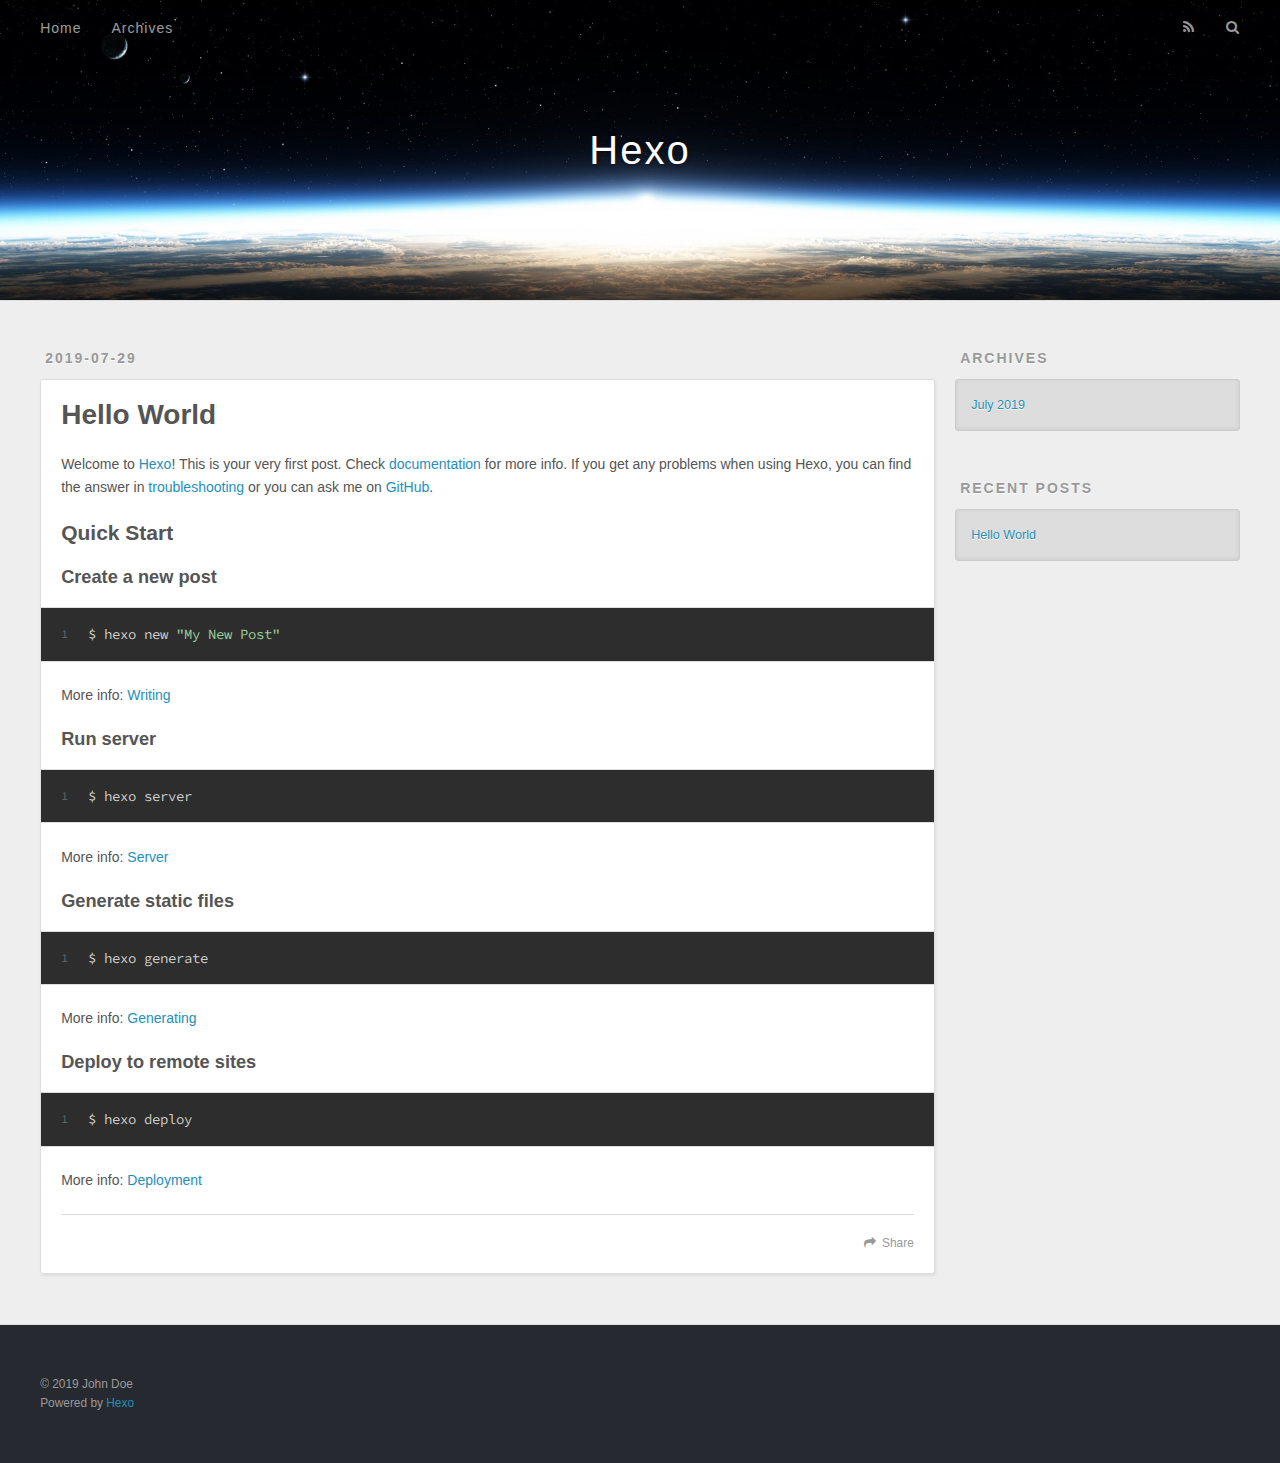
==== commit e81a23f5: "Site updated: 2019-07-30 12:35:22" ====
--- a/index.html
+++ b/index.html
@@ -1,95 +1,88 @@
 <!DOCTYPE html>
-<html lang="en">
+<html>
 <head><meta name="generator" content="Hexo 3.9.0">
   <meta charset="utf-8">
   
+
+  
+  <title>Hexo</title>
+  <meta name="viewport" content="width=device-width, initial-scale=1, maximum-scale=1">
+  <meta property="og:type" content="website">
+<meta property="og:title" content="Hexo">
+<meta property="og:url" content="http://yoursite.com/index.html">
+<meta property="og:site_name" content="Hexo">
+<meta property="og:locale" content="default">
+<meta name="twitter:card" content="summary">
+<meta name="twitter:title" content="Hexo">
+  
+    <link rel="alternate" href="/atom.xml" title="Hexo" type="application/atom+xml">
   
   
-  <meta name="viewport" content="width=device-width, initial-scale=1, maximum-scale=1">
-  <title>
-    
-    Hexo</title>
+    <link rel="icon" href="/favicon.png">
   
-    <link rel="shortcut icon" href="/favicon.ico">
+  
+    <link href="//fonts.googleapis.com/css?family=Source+Code+Pro" rel="stylesheet" type="text/css">
   
   <link rel="stylesheet" href="/css/style.css">
-  
-    <link rel="stylesheet" href="/fancybox/jquery.fancybox.min.css">
-  
-  <script src="/js/pace.min.js"></script>
 </head>
 </html>
 <body>
-<main class="content">
-  <section class="jumbotron">
-  <div class="video">
-    
-      <div class="video-frame">
-        <img src="/images/ocean/overlay-hero.png" alt="Decorative image frame">
+  <div id="container">
+    <div id="wrap">
+      <header id="header">
+  <div id="banner"></div>
+  <div id="header-outer" class="outer">
+    <div id="header-title" class="inner">
+      <h1 id="logo-wrap">
+        <a href="/" id="logo">Hexo</a>
+      </h1>
+      
+    </div>
+    <div id="header-inner" class="inner">
+      <nav id="main-nav">
+        <a id="main-nav-toggle" class="nav-icon"></a>
+        
+          <a class="main-nav-link" href="/">Home</a>
+        
+          <a class="main-nav-link" href="/archives">Archives</a>
+        
+      </nav>
+      <nav id="sub-nav">
+        
+          <a id="nav-rss-link" class="nav-icon" href="/atom.xml" title="RSS Feed"></a>
+        
+        <a id="nav-search-btn" class="nav-icon" title="Search"></a>
+      </nav>
+      <div id="search-form-wrap">
+        <form action="//google.com/search" method="get" accept-charset="UTF-8" class="search-form"><input type="search" name="q" class="search-form-input" placeholder="Search"><button type="submit" class="search-form-submit">&#xF002;</button><input type="hidden" name="sitesearch" value="http://yoursite.com"></form>
       </div>
-    
-    <div class="video-media">
-      <video playsinline="" autoplay="" loop="" muted="" data-autoplay=""
-             poster="/images/ocean/ocean.png" x5-video-player-type="h5">
-        <source src="/images/ocean/ocean.mp4" type="video/mp4">
-        <source src="/images/ocean/ocean.ogv" type="video/ogg">
-        <source src="/images/ocean/ocean.webm" type="video/webm">
-        <p>Your user agent does not support the HTML5 Video element.</p>
-      </video>
-      <div class="video-overlay"></div>
-    </div>
-    <div class="video-inner text-center text-white">
-      <h1><a href="/">Hexo</a></h1>
-      <p></p>
-      <div><img src="/images/hexo-inverted.svg" class="brand" alt="Hexo"></div>
-    </div>
-    <div class="video-learn-more">
-      <a class="anchor" href="#landingpage"><i class="fe fe-mouse"></i></a>
     </div>
   </div>
-</section>
-
-<div id="landingpage">
-  <section class="outer">
-  <article class="articles">
+</header>
+      <div class="outer">
+        <section id="main">
+  
+    <article id="post-hello-world" class="article article-type-post" itemscope itemprop="blogPost">
+  <div class="article-meta">
+    <a href="/2019/07/29/hello-world/" class="article-date">
+  <time datetime="2019-07-29T08:54:18.289Z" itemprop="datePublished">2019-07-29</time>
+</a>
     
-    <h1 class="page-type-title"></h1>
-
+  </div>
+  <div class="article-inner">
     
-      
-        <article id="post-hello-world" class="article article-type-post" itemscope itemprop="blogPost" data-scroll-reveal>
-
-  <div class="article-inner">
     
       <header class="article-header">
         
   
-    <h2 itemprop="name">
+    <h1 itemprop="name">
       <a class="article-title" href="/2019/07/29/hello-world/">Hello World</a>
-    </h2>
+    </h1>
   
-  
-
-
-
 
       </header>
     
-
-    
-      <div class="article-meta">
-        <a href="/2019/07/29/hello-world/" class="article-date">
-  <time datetime="2019-07-29T08:54:18.289Z" itemprop="datePublished">2019-07-29</time>
-</a>
-        
-      </div>
-    
-
     <div class="article-entry" itemprop="articleBody">
-      
-
-      
-
       
         <p>Welcome to <a href="https://hexo.io/" target="_blank" rel="noopener">Hexo</a>! This is your very first post. Check <a href="https://hexo.io/docs/" target="_blank" rel="noopener">documentation</a> for more info. If you get any problems when using Hexo, you can find the answer in <a href="https://hexo.io/docs/troubleshooting.html" target="_blank" rel="noopener">troubleshooting</a> or you can ask me on <a href="https://github.com/hexojs/hexo/issues" target="_blank" rel="noopener">GitHub</a>.</p>
 <h2 id="Quick-Start"><a href="#Quick-Start" class="headerlink" title="Quick Start"></a>Quick Start</h2><h3 id="Create-a-new-post"><a href="#Create-a-new-post" class="headerlink" title="Create a new post"></a>Create a new post</h3><figure class="highlight bash"><table><tr><td class="gutter"><pre><span class="line">1</span><br></pre></td><td class="code"><pre><span class="line">$ hexo new <span class="string">"My New Post"</span></span><br></pre></td></tr></table></figure>
@@ -108,123 +101,88 @@
       
     </div>
     <footer class="article-footer">
-      <a data-url="http://yoursite.com/2019/07/29/hello-world/" data-id="cjyp8plni0000usk2s587bigm"
-         class="article-share-link">Share</a>
+      <a data-url="http://yoursite.com/2019/07/29/hello-world/" data-id="cjypbaqsg000060k2qwyj62en" class="article-share-link">Share</a>
+      
       
     </footer>
+  </div>
+  
+</article>
 
+
+  
+
+
+</section>
+        
+          <aside id="sidebar">
+  
+    
+
+  
+    
+
+  
+    
+  
+    
+  <div class="widget-wrap">
+    <h3 class="widget-title">Archives</h3>
+    <div class="widget">
+      <ul class="archive-list"><li class="archive-list-item"><a class="archive-list-link" href="/archives/2019/07/">July 2019</a></li></ul>
+    </div>
+  </div>
+
+
+  
+    
+  <div class="widget-wrap">
+    <h3 class="widget-title">Recent Posts</h3>
+    <div class="widget">
+      <ul>
+        
+          <li>
+            <a href="/2019/07/29/hello-world/">Hello World</a>
+          </li>
+        
+      </ul>
+    </div>
   </div>
 
   
+</aside>
+        
+      </div>
+      <footer id="footer">
+  
+  <div class="outer">
+    <div id="footer-info" class="inner">
+      &copy; 2019 John Doe<br>
+      Powered by <a href="http://hexo.io/" target="_blank">Hexo</a>
+    </div>
+  </div>
+</footer>
+    </div>
+    <nav id="mobile-nav">
+  
+    <a href="/" class="mobile-nav-link">Home</a>
+  
+    <a href="/archives" class="mobile-nav-link">Archives</a>
+  
+</nav>
+    
 
-  
+<script src="//ajax.googleapis.com/ajax/libs/jquery/2.0.3/jquery.min.js"></script>
 
-</article>
+
+  <link rel="stylesheet" href="/fancybox/jquery.fancybox.css">
+  <script src="/fancybox/jquery.fancybox.pack.js"></script>
+
+
+<script src="/js/script.js"></script>
 
 
 
-      
-  </article>
-  
-
-  
-</section>
-</div>
-
-  <footer class="footer">
-  <div class="outer">
-    <div class="float-right">
-      <ul class="list-inline">
-  
-    <li><i class="fe fe-smile-alt"></i> <span id="busuanzi_value_site_uv"></span></li>
-  
-    <li><i class="fe fe-bookmark"></i> <span id="busuanzi_value_page_pv"></span></li>
-  
-</ul>
-    </div>
-    <ul class="list-inline">
-      <li>&copy; 2019 Hexo</li>
-      <li>Powered by <a href="http://hexo.io/" target="_blank">Hexo</a></li>
-      <li>Theme  <a href="https://github.com/zhwangart/hexo-theme-ocean">Ocean</a></li>
-    </ul>
   </div>
-</footer>
-
-</main>
-<aside class="sidebar">
-  <button class="navbar-toggle"></button>
-
-<nav class="navbar">
-  
-    <div class="logo">
-      <a href="/"><img src="/images/hexo.svg" alt="Hexo"></a>
-    </div>
-  
-  <ul class="nav nav-main">
-    
-      <li class="nav-item">
-        <a class="nav-item-link" href="/">Home</a>
-      </li>
-    
-      <li class="nav-item">
-        <a class="nav-item-link" href="/archives">Archives</a>
-      </li>
-    
-      <li class="nav-item">
-        <a class="nav-item-link" href="/gallery">Gallery</a>
-      </li>
-    
-      <li class="nav-item">
-        <a class="nav-item-link" href="/about">About</a>
-      </li>
-    
-    <li class="nav-item">
-      <a class="nav-item-link nav-item-search" title="Search">
-        <i class="fe fe-search"></i>
-        Search
-      </a>
-    </li>
-  </ul>
-</nav>
-
-<nav class="navbar navbar-bottom">
-  <ul class="nav">
-    <li class="nav-item">
-      <div class="totop" id="totop">
-  <i class="fe fe-rocket"></i>
-</div>
-    </li>
-    <li class="nav-item">
-      
-        <a class="nav-item-link" target="_blank" href="/atom.xml" title="RSS Feed">
-          <i class="fe fe-feed"></i>
-        </a>
-      
-    </li>
-  </ul>
-</nav>
-
-<div class="search-form-wrap">
-  <div class="local-search local-search-plugin">
-  <input type="search" id="local-search-input" class="local-search-input" placeholder="Search...">
-  <div id="local-search-result" class="local-search-result"></div>
-</div>
-</div>
-</aside>
-<script src="/js/jquery-2.0.3.min.js"></script>
-<script src="/js/lazyload.min.js"></script>
-<script src="/js/snap.svg-min.js"></script>
-<script src="/js/busuanzi-2.3.pure.min.js"></script>
-
-
-  <script src="/fancybox/jquery.fancybox.min.js"></script>
-
-
-
-  <script src="/js/search.js"></script>
-
-
-<script src="/js/ocean.js"></script>
-
 </body>
 </html>--- a/css/style.css
+++ b/css/style.css
@@ -1,928 +1,572 @@
-@charset "utf-8";
+body {
+  width: 100%;
+}
+body:before,
+body:after {
+  content: "";
+  display: table;
+}
+body:after {
+  clear: both;
+}
+html,
+body,
+div,
+span,
+applet,
+object,
+iframe,
+h1,
+h2,
+h3,
+h4,
+h5,
+h6,
+p,
+blockquote,
+pre,
+a,
+abbr,
+acronym,
+address,
+big,
+cite,
+code,
+del,
+dfn,
+em,
+img,
+ins,
+kbd,
+q,
+s,
+samp,
+small,
+strike,
+strong,
+sub,
+sup,
+tt,
+var,
+dl,
+dt,
+dd,
+ol,
+ul,
+li,
+fieldset,
+form,
+label,
+legend,
+table,
+caption,
+tbody,
+tfoot,
+thead,
+tr,
+th,
+td {
+  margin: 0;
+  padding: 0;
+  border: 0;
+  outline: 0;
+  font-weight: inherit;
+  font-style: inherit;
+  font-family: inherit;
+  font-size: 100%;
+  vertical-align: baseline;
+}
+body {
+  line-height: 1;
+  color: #000;
+  background: #fff;
+}
+ol,
+ul {
+  list-style: none;
+}
+table {
+  border-collapse: separate;
+  border-spacing: 0;
+  vertical-align: middle;
+}
+caption,
+th,
+td {
+  text-align: left;
+  font-weight: normal;
+  vertical-align: middle;
+}
+a img {
+  border: none;
+}
+input,
+button {
+  margin: 0;
+  padding: 0;
+}
+input::-moz-focus-inner,
+button::-moz-focus-inner {
+  border: 0;
+  padding: 0;
+}
 @font-face {
-  font-family: feathericon;
+  font-family: FontAwesome;
+  font-style: normal;
   font-weight: normal;
-  font-style: normal;
-  src: url("feathericon/feathericon.eot");
-  src: url("feathericon/feathericon.eot?#iefix") format('embedded-opentype'), url("feathericon/feathericon.woff") format('woff'), url("feathericon/feathericon.ttf") format('truetype'), url("feathericon/feathericon.svg") format('svg');
-}
-.fe {
-  display: inline-block;
-  font: normal normal normal 16px feathericon;
-  font-size: inherit;
-  text-rendering: auto;
-  -webkit-font-smoothing: antialiased;
-  -moz-osx-font-smoothing: grayscale;
-}
-.fe-activity:before {
-  content: "\f1e2";
-}
-.fe-add-cart:before {
-  content: "\f1e6";
-}
-.fe-align-bottom:before {
-  content: "\f1bf";
-}
-.fe-align-center:before {
-  content: "\f195";
-}
-.fe-align-left:before {
-  content: "\f196";
-}
-.fe-align-right:before {
-  content: "\f197";
-}
-.fe-align-top:before {
-  content: "\f1c0";
-}
-.fe-align-vertically:before {
-  content: "\f1c1";
-}
-.fe-angry:before {
-  content: "\f1b6";
-}
-.fe-app-menu:before {
-  content: "\f198";
-}
-.fe-arrow-down:before {
-  content: "\f100";
-}
-.fe-arrow-left:before {
-  content: "\f101";
-}
-.fe-arrow-right:before {
-  content: "\f102";
-}
-.fe-arrow-up:before {
-  content: "\f103";
-}
-.fe-artboard:before {
-  content: "\f104";
-}
-.fe-audio-player:before {
-  content: "\f199";
-}
-.fe-backward:before {
-  content: "\f180";
-}
-.fe-bar:before {
-  content: "\f105";
-}
-.fe-bar-chart:before {
-  content: "\f106";
-}
-.fe-beer:before {
-  content: "\f107";
-}
-.fe-bell:before {
-  content: "\f108";
-}
-.fe-birthday-cake:before {
-  content: "\f163";
-}
-.fe-bold:before {
-  content: "\f179";
-}
-.fe-bolt:before {
-  content: "\f1e3";
-}
-.fe-book:before {
-  content: "\f109";
-}
-.fe-bookmark:before {
-  content: "\f170";
-}
-.fe-browser:before {
-  content: "\f10b";
-}
-.fe-brush:before {
-  content: "\f10c";
-}
-.fe-bug:before {
-  content: "\f10d";
-}
-.fe-building:before {
-  content: "\f10e";
-}
-.fe-cage:before {
-  content: "\f1e7";
-}
-.fe-calendar:before {
-  content: "\f10f";
-}
-.fe-camera:before {
-  content: "\f110";
-}
-.fe-cart:before {
-  content: "\f1e8";
-}
-.fe-check:before {
-  content: "\f111";
-}
-.fe-check-circle:before {
-  content: "\f19a";
-}
-.fe-check-circle-o:before {
-  content: "\f19b";
-}
-.fe-check-verified:before {
-  content: "\f19c";
-}
-.fe-clock:before {
-  content: "\f113";
-}
-.fe-close:before {
-  content: "\f114";
-}
-.fe-cloud:before {
-  content: "\f115";
-}
-.fe-cocktail:before {
-  content: "\f116";
-}
-.fe-code:before {
-  content: "\f117";
-}
-.fe-codepen:before {
-  content: "\f1d3";
-}
-.fe-coffee:before {
-  content: "\f166";
-}
-.fe-columns:before {
-  content: "\f118";
-}
-.fe-comment:before {
-  content: "\f119";
-}
-.fe-comment-o:before {
-  content: "\f1d2";
-}
-.fe-commenting:before {
-  content: "\f11a";
-}
-.fe-comments:before {
-  content: "\f11b";
-}
-.fe-compress:before {
-  content: "\f181";
-}
-.fe-credit-card:before {
-  content: "\f1e9";
-}
-.fe-crop:before {
-  content: "\f1c2";
-}
-.fe-cry:before {
-  content: "\f1b7";
-}
-.fe-cutlery:before {
-  content: "\f19d";
-}
-.fe-delete-link:before {
-  content: "\f19e";
-}
-.fe-desktop:before {
-  content: "\f11d";
-}
-.fe-diamond:before {
-  content: "\f11e";
-}
-.fe-difference:before {
-  content: "\f1c3";
-}
-.fe-disabled:before {
-  content: "\f11f";
-}
-.fe-disappointed:before {
-  content: "\f1b8";
-}
-.fe-distribute-horizontally:before {
-  content: "\f1cf";
-}
-.fe-distribute-vertically:before {
-  content: "\f1c5";
-}
-.fe-document:before {
-  content: "\f19f";
-}
-.fe-download:before {
-  content: "\f120";
-}
-.fe-drop-down:before {
-  content: "\f121";
-}
-.fe-drop-left:before {
-  content: "\f122";
-}
-.fe-drop-right:before {
-  content: "\f123";
-}
-.fe-drop-up:before {
-  content: "\f124";
-}
-.fe-edit:before {
-  content: "\f17f";
-}
-.fe-eject:before {
-  content: "\f182";
-}
-.fe-elipsis-h:before {
-  content: "\f125";
-}
-.fe-elipsis-v:before {
-  content: "\f126";
-}
-.fe-equalizer:before {
-  content: "\f1a0";
-}
-.fe-eraser:before {
-  content: "\f1c6";
-}
-.fe-expand:before {
-  content: "\f183";
-}
-.fe-export:before {
-  content: "\f16e";
-}
-.fe-eye:before {
-  content: "\f127";
-}
-.fe-facebook:before {
-  content: "\f1d4";
-}
-.fe-fast-backward:before {
-  content: "\f184";
-}
-.fe-fast-forward:before {
-  content: "\f185";
-}
-.fe-feather:before {
-  content: "\f174";
-}
-.fe-feed:before {
-  content: "\f128";
-}
-.fe-file:before {
-  content: "\f1b1";
-}
-.fe-file-audio:before {
-  content: "\f1b2";
-}
-.fe-file-excel:before {
-  content: "\f1a2";
-}
-.fe-file-image:before {
-  content: "\f1b3";
-}
-.fe-file-movie:before {
-  content: "\f1b4";
-}
-.fe-file-powerpoint:before {
-  content: "\f1a3";
-}
-.fe-file-word:before {
-  content: "\f1a4";
-}
-.fe-file-zip:before {
-  content: "\f1b5";
-}
-.fe-filter:before {
-  content: "\f173";
-}
-.fe-flag:before {
-  content: "\f129";
-}
-.fe-folder:before {
-  content: "\f12a";
-}
-.fe-folder-open:before {
-  content: "\f176";
-}
-.fe-fork:before {
-  content: "\f12b";
-}
-.fe-forward:before {
-  content: "\f186";
-}
-.fe-frowing:before {
-  content: "\f1b9";
-}
-.fe-gamepad:before {
-  content: "\f191";
-}
-.fe-gear:before {
-  content: "\f1a5";
-}
-.fe-gift:before {
-  content: "\f1ea";
-}
-.fe-git:before {
-  content: "\f1d5";
-}
-.fe-github:before {
-  content: "\f1d6";
-}
-.fe-github-alt:before {
-  content: "\f1d7";
-}
-.fe-globe:before {
-  content: "\f12c";
-}
-.fe-google:before {
-  content: "\f1d8";
-}
-.fe-google-plus:before {
-  content: "\f1d9";
-}
-.fe-hash:before {
-  content: "\f12d";
-}
-.fe-headphone:before {
-  content: "\f18e";
-}
-.fe-heart:before {
-  content: "\f12e";
-}
-.fe-heart-o:before {
-  content: "\f167";
-}
-.fe-home:before {
-  content: "\f12f";
-}
-.fe-import:before {
-  content: "\f16f";
-}
-.fe-info:before {
-  content: "\f130";
-}
-.fe-insert-link:before {
-  content: "\f1a6";
-}
-.fe-instagram:before {
-  content: "\f1da";
-}
-.fe-intersect:before {
-  content: "\f1c7";
-}
-.fe-italic:before {
-  content: "\f17a";
-}
-.fe-key:before {
-  content: "\f131";
-}
-.fe-keyboard:before {
-  content: "\f132";
-}
-.fe-kitchen-cooker:before {
-  content: "\f1a7";
-}
-.fe-laptop:before {
-  content: "\f133";
-}
-.fe-layer:before {
-  content: "\f18c";
-}
-.fe-layout:before {
-  content: "\f134";
-}
-.fe-line-chart:before {
-  content: "\f135";
-}
-.fe-link:before {
-  content: "\f136";
-}
-.fe-link-external:before {
-  content: "\f137";
-}
-.fe-list-bullet:before {
-  content: "\f17c";
-}
-.fe-list-order:before {
-  content: "\f17d";
-}
-.fe-list-task:before {
-  content: "\f17e";
-}
-.fe-location:before {
-  content: "\f138";
-}
-.fe-lock:before {
-  content: "\f139";
-}
-.fe-login:before {
-  content: "\f13a";
-}
-.fe-logout:before {
-  content: "\f13b";
-}
-.fe-loop:before {
-  content: "\f192";
-}
-.fe-magic:before {
-  content: "\f177";
-}
-.fe-mail:before {
-  content: "\f13c";
-}
-.fe-map:before {
-  content: "\f16d";
-}
-.fe-mask:before {
-  content: "\f1c8";
-}
-.fe-medal:before {
-  content: "\f13d";
-}
-.fe-megaphone:before {
-  content: "\f13e";
-}
-.fe-mention:before {
-  content: "\f164";
-}
-.fe-messanger:before {
-  content: "\f1e1";
-}
-.fe-minus:before {
-  content: "\f140";
-}
-.fe-mobile:before {
-  content: "\f141";
-}
-.fe-money:before {
-  content: "\f1a8";
-}
-.fe-moon:before {
-  content: "\f1ef";
-}
-.fe-mouse:before {
-  content: "\f142";
-}
-.fe-music:before {
-  content: "\f175";
-}
-.fe-open-mouth:before {
-  content: "\f1ba";
-}
-.fe-palette:before {
-  content: "\f165";
-}
-.fe-paper-plane:before {
-  content: "\f178";
-}
-.fe-pause:before {
-  content: "\f187";
-}
-.fe-pencil:before {
-  content: "\f144";
-}
-.fe-phone:before {
-  content: "\f145";
-}
-.fe-picture:before {
-  content: "\f1a9";
-}
-.fe-picture-square:before {
-  content: "\f1e4";
-}
-.fe-pie-chart:before {
-  content: "\f146";
-}
-.fe-pinterest:before {
-  content: "\f1db";
-}
-.fe-pizza:before {
-  content: "\f147";
-}
-.fe-play:before {
-  content: "\f188";
-}
-.fe-plug:before {
-  content: "\f18f";
-}
-.fe-plus:before {
-  content: "\f148";
-}
-.fe-pocket:before {
-  content: "\f1dc";
-}
-.fe-pot:before {
-  content: "\f1aa";
-}
-.fe-print:before {
-  content: "\f171";
-}
-.fe-prototype:before {
-  content: "\f149";
-}
-.fe-question:before {
-  content: "\f14a";
-}
-.fe-quote-left:before {
-  content: "\f14b";
-}
-.fe-quote-right:before {
-  content: "\f14c";
-}
-.fe-rage:before {
-  content: "\f1bb";
-}
-.fe-random:before {
-  content: "\f189";
-}
-.fe-reload:before {
-  content: "\f193";
-}
-.fe-remove-cart:before {
-  content: "\f1eb";
-}
-.fe-rocket:before {
-  content: "\f14d";
-}
-.fe-scale:before {
-  content: "\f1c9";
-}
-.fe-search:before {
-  content: "\f14e";
-}
-.fe-search-minus:before {
-  content: "\f16a";
-}
-.fe-search-plus:before {
-  content: "\f16b";
-}
-.fe-share:before {
-  content: "\f14f";
-}
-.fe-shield:before {
-  content: "\f172";
-}
-.fe-shopping-bag:before {
-  content: "\f1ec";
-}
-.fe-sitemap:before {
-  content: "\f150";
-}
-.fe-smile:before {
-  content: "\f1bc";
-}
-.fe-smile-alt:before {
-  content: "\f1bd";
-}
-.fe-speaker:before {
-  content: "\f1ab";
-}
-.fe-star:before {
-  content: "\f151";
-}
-.fe-star-o:before {
-  content: "\f168";
-}
-.fe-step-backward:before {
-  content: "\f1d0";
-}
-.fe-step-forward:before {
-  content: "\f1d1";
-}
-.fe-stop:before {
-  content: "\f18b";
-}
-.fe-subtract:before {
-  content: "\f1ca";
-}
-.fe-sunny-o:before {
-  content: "\f1f0";
-}
-.fe-sunrise:before {
-  content: "\f1f1";
-}
-.fe-sync:before {
-  content: "\f194";
-}
-.fe-table:before {
-  content: "\f1ac";
-}
-.fe-tablet:before {
-  content: "\f152";
-}
-.fe-tag:before {
-  content: "\f153";
-}
-.fe-target:before {
-  content: "\f1f3";
-}
-.fe-terminal:before {
-  content: "\f154";
-}
-.fe-text-align-center:before {
-  content: "\f1cb";
-}
-.fe-text-align-justify:before {
-  content: "\f1e5";
-}
-.fe-text-align-left:before {
-  content: "\f1cc";
-}
-.fe-text-align-right:before {
-  content: "\f1cd";
-}
-.fe-text-size:before {
-  content: "\f17b";
-}
-.fe-ticket:before {
-  content: "\f155";
-}
-.fe-tiled:before {
-  content: "\f156";
-}
-.fe-timeline:before {
-  content: "\f1ad";
-}
-.fe-tired:before {
-  content: "\f1be";
-}
-.fe-trash:before {
-  content: "\f157";
-}
-.fe-trophy:before {
-  content: "\f158";
-}
-.fe-truck:before {
-  content: "\f1ed";
-}
-.fe-twitter:before {
-  content: "\f1dd";
-}
-.fe-umbrella:before {
-  content: "\f1f2";
-}
-.fe-underline:before {
-  content: "\f1ae";
-}
-.fe-union:before {
-  content: "\f1ce";
-}
-.fe-unlock:before {
-  content: "\f169";
-}
-.fe-upload:before {
-  content: "\f159";
-}
-.fe-usb:before {
-  content: "\f190";
-}
-.fe-user:before {
-  content: "\f15a";
-}
-.fe-user-minus:before {
-  content: "\f16c";
-}
-.fe-user-plus:before {
-  content: "\f15b";
-}
-.fe-users:before {
-  content: "\f15c";
-}
-.fe-vector:before {
-  content: "\f15d";
-}
-.fe-video:before {
-  content: "\f15e";
-}
-.fe-wallet:before {
-  content: "\f1ee";
-}
-.fe-warning:before {
-  content: "\f15f";
-}
-.fe-watch:before {
-  content: "\f1af";
-}
-.fe-watch-alt:before {
-  content: "\f1b0";
-}
-.fe-wine-glass:before {
-  content: "\f161";
-}
-.fe-wordpress:before {
-  content: "\f1de";
-}
-.fe-wordpress-alt:before {
-  content: "\f1df";
-}
-.fe-wrench:before {
-  content: "\f162";
-}
-.fe-youtube:before {
-  content: "\f1e0";
-}
-/* normalize.css v8.0.0 | MIT License | github.com/necolas/normalize.css */
-html {
-  line-height: 1.15 /* 1 */;
-  -webkit-text-size-adjust: 100% /* 2 */;
+  src: url("fonts/fontawesome-webfont.eot?v=#4.0.3");
+  src: url("fonts/fontawesome-webfont.eot?#iefix&v=#4.0.3") format("embedded-opentype"), url("fonts/fontawesome-webfont.woff?v=#4.0.3") format("woff"), url("fonts/fontawesome-webfont.ttf?v=#4.0.3") format("truetype"), url("fonts/fontawesome-webfont.svg#fontawesomeregular?v=#4.0.3") format("svg");
+}
+html,
+body,
+#container {
+  height: 100%;
 }
 body {
-  margin: 0;
-}
-h1 {
+  background: #eee;
+  font: 14px -apple-system, BlinkMacSystemFont, "Segoe UI", "Roboto", "Oxygen", "Ubuntu", "Cantarell", "Fira Sans", "Droid Sans", "Helvetica Neue", sans-serif;
+  -webkit-text-size-adjust: 100%;
+}
+.outer {
+  max-width: 1220px;
+  margin: 0 auto;
+  padding: 0 20px;
+}
+.outer:before,
+.outer:after {
+  content: "";
+  display: table;
+}
+.outer:after {
+  clear: both;
+}
+.inner {
+  display: inline;
+  float: left;
+  width: 98.33333333333333%;
+  margin: 0 0.833333333333333%;
+}
+.left,
+.alignleft {
+  float: left;
+}
+.right,
+.alignright {
+  float: right;
+}
+.clear {
+  clear: both;
+}
+#container {
+  position: relative;
+}
+.mobile-nav-on {
+  overflow: hidden;
+}
+#wrap {
+  height: 100%;
+  width: 100%;
+  position: absolute;
+  top: 0;
+  left: 0;
+  -webkit-transition: 0.2s ease-out;
+  -moz-transition: 0.2s ease-out;
+  -ms-transition: 0.2s ease-out;
+  transition: 0.2s ease-out;
+  z-index: 1;
+  background: #eee;
+}
+.mobile-nav-on #wrap {
+  left: 280px;
+}
+@media screen and (min-width: 768px) {
+  #main {
+    display: inline;
+    float: left;
+    width: 73.33333333333333%;
+    margin: 0 0.833333333333333%;
+  }
+}
+.article-date,
+.article-category-link,
+.archive-year,
+.widget-title {
+  text-decoration: none;
+  text-transform: uppercase;
+  letter-spacing: 2px;
+  color: #999;
+  margin-bottom: 1em;
+  margin-left: 5px;
+  line-height: 1em;
+  text-shadow: 0 1px #fff;
+  font-weight: bold;
+}
+.article-inner,
+.archive-article-inner {
+  background: #fff;
+  -webkit-box-shadow: 1px 2px 3px #ddd;
+  box-shadow: 1px 2px 3px #ddd;
+  border: 1px solid #ddd;
+  border-radius: 3px;
+}
+.article-entry h1,
+.widget h1 {
   font-size: 2em;
-  margin: 0.67em 0;
-}
-hr {
-  box-sizing: content-box /* 1 */;
-  height: 0 /* 1 */;
-  overflow: visible /* 2 */;
-}
-pre {
-  font-family: monospace, monospace /* 1 */;
-  font-size: 1em /* 2 */;
-}
-a {
-  background-color: transparent;
-}
-abbr[title] {
-  border-bottom: none /* 1 */;
-  text-decoration: underline /* 2 */;
-  text-decoration: underline dotted /* 2 */;
-}
-b,
-strong {
-  font-weight: bolder;
-}
-code,
-kbd,
-samp {
-  font-family: monospace, monospace /* 1 */;
-  font-size: 1em /* 2 */;
-}
-small {
-  font-size: 80%;
-}
-sub,
-sup {
-  font-size: 75%;
+}
+.article-entry h2,
+.widget h2 {
+  font-size: 1.5em;
+}
+.article-entry h3,
+.widget h3 {
+  font-size: 1.3em;
+}
+.article-entry h4,
+.widget h4 {
+  font-size: 1.2em;
+}
+.article-entry h5,
+.widget h5 {
+  font-size: 1em;
+}
+.article-entry h6,
+.widget h6 {
+  font-size: 1em;
+  color: #999;
+}
+.article-entry hr,
+.widget hr {
+  border: 1px dashed #ddd;
+}
+.article-entry strong,
+.widget strong {
+  font-weight: bold;
+}
+.article-entry em,
+.widget em,
+.article-entry cite,
+.widget cite {
+  font-style: italic;
+}
+.article-entry sup,
+.widget sup,
+.article-entry sub,
+.widget sub {
+  font-size: 0.75em;
   line-height: 0;
   position: relative;
   vertical-align: baseline;
 }
-sub {
-  bottom: -0.25em;
-}
-sup {
+.article-entry sup,
+.widget sup {
   top: -0.5em;
 }
-img {
-  border-style: none;
-}
-button,
-input,
-optgroup,
-select,
-textarea {
-  font-family: inherit /* 1 */;
-  font-size: 100% /* 1 */;
-  line-height: 1.15 /* 1 */;
-  margin: 0 /* 2 */;
-}
-button,
-input {
-  overflow: visible;
-}
-button,
-select {
-  text-transform: none;
-}
-button,
-[type="button"],
-[type="reset"],
-[type="submit"] {
-  -webkit-appearance: button;
-}
-button::-moz-focus-inner,
-[type="button"]::-moz-focus-inner,
-[type="reset"]::-moz-focus-inner,
-[type="submit"]::-moz-focus-inner {
-  border-style: none;
-  padding: 0;
-}
-button:-moz-focusring,
-[type="button"]-moz-focusring,
-[type="reset"]-moz-focusring,
-[type="submit"]-moz-focusring {
-  outline: 1px dotted ButtonText;
-}
-fieldset {
-  padding: 0.35em 0.75em 0.625em;
-}
-legend {
-  box-sizing: border-box /* 1 */;
-  color: inherit /* 2 */;
-  display: table /* 1 */;
-  max-width: 100% /* 1 */;
-  padding: 0 /* 3 */;
-  white-space: normal /* 1 */;
-}
-progress {
-  vertical-align: baseline;
-}
-textarea {
-  overflow: auto;
-}
-[type="checkbox"],
-[type="radio"] {
-  box-sizing: border-box /* 1 */;
-  padding: 0 /* 2 */;
-}
-[type="number"]::-webkit-inner-spin-button,
-[type="number"]::-webkit-outer-spin-button {
-  height: auto;
-}
-[type="search"] {
-  -webkit-appearance: textfield /* 1 */;
-  outline-offset: -2px /* 2 */;
-}
-[type="search"]::-webkit-search-decoration {
+.article-entry sub,
+.widget sub {
+  bottom: -0.2em;
+}
+.article-entry small,
+.widget small {
+  font-size: 0.85em;
+}
+.article-entry acronym,
+.widget acronym,
+.article-entry abbr,
+.widget abbr {
+  border-bottom: 1px dotted;
+}
+.article-entry ul,
+.widget ul,
+.article-entry ol,
+.widget ol,
+.article-entry dl,
+.widget dl {
+  margin: 0 20px;
+  line-height: 1.6em;
+}
+.article-entry ul ul,
+.widget ul ul,
+.article-entry ol ul,
+.widget ol ul,
+.article-entry ul ol,
+.widget ul ol,
+.article-entry ol ol,
+.widget ol ol {
+  margin-top: 0;
+  margin-bottom: 0;
+}
+.article-entry ul,
+.widget ul {
+  list-style: disc;
+}
+.article-entry ol,
+.widget ol {
+  list-style: decimal;
+}
+.article-entry dt,
+.widget dt {
+  font-weight: bold;
+}
+#header {
+  height: 300px;
+  position: relative;
+  border-bottom: 1px solid #ddd;
+}
+#header:before,
+#header:after {
+  content: "";
+  position: absolute;
+  left: 0;
+  right: 0;
+  height: 40px;
+}
+#header:before {
+  top: 0;
+  background: -webkit-linear-gradient(rgba(0,0,0,0.2), transparent);
+  background: -moz-linear-gradient(rgba(0,0,0,0.2), transparent);
+  background: -ms-linear-gradient(rgba(0,0,0,0.2), transparent);
+  background: linear-gradient(rgba(0,0,0,0.2), transparent);
+}
+#header:after {
+  bottom: 0;
+  background: -webkit-linear-gradient(transparent, rgba(0,0,0,0.2));
+  background: -moz-linear-gradient(transparent, rgba(0,0,0,0.2));
+  background: -ms-linear-gradient(transparent, rgba(0,0,0,0.2));
+  background: linear-gradient(transparent, rgba(0,0,0,0.2));
+}
+#header-outer {
+  height: 100%;
+  position: relative;
+}
+#header-inner {
+  position: relative;
+  overflow: hidden;
+}
+#banner {
+  position: absolute;
+  top: 0;
+  left: 0;
+  width: 100%;
+  height: 100%;
+  background: url("images/banner.jpg") center #000;
+  -webkit-background-size: cover;
+  -moz-background-size: cover;
+  background-size: cover;
+  z-index: -1;
+}
+#header-title {
+  text-align: center;
+  height: 40px;
+  position: absolute;
+  top: 50%;
+  left: 0;
+  margin-top: -20px;
+}
+#logo,
+#subtitle {
+  text-decoration: none;
+  color: #fff;
+  font-weight: 300;
+  text-shadow: 0 1px 4px rgba(0,0,0,0.3);
+}
+#logo {
+  font-size: 40px;
+  line-height: 40px;
+  letter-spacing: 2px;
+}
+#subtitle {
+  font-size: 16px;
+  line-height: 16px;
+  letter-spacing: 1px;
+}
+#subtitle-wrap {
+  margin-top: 16px;
+}
+#main-nav {
+  float: left;
+  margin-left: -15px;
+}
+.nav-icon,
+.main-nav-link {
+  float: left;
+  color: #fff;
+  opacity: 0.6;
+  text-decoration: none;
+  text-shadow: 0 1px rgba(0,0,0,0.2);
+  -webkit-transition: opacity 0.2s;
+  -moz-transition: opacity 0.2s;
+  -ms-transition: opacity 0.2s;
+  transition: opacity 0.2s;
+  display: block;
+  padding: 20px 15px;
+}
+.nav-icon:hover,
+.main-nav-link:hover {
+  opacity: 1;
+}
+.nav-icon {
+  font-family: FontAwesome;
+  text-align: center;
+  font-size: 14px;
+  width: 14px;
+  height: 14px;
+  padding: 20px 15px;
+  position: relative;
+  cursor: pointer;
+}
+.main-nav-link {
+  font-weight: 300;
+  letter-spacing: 1px;
+}
+@media screen and (max-width: 479px) {
+  .main-nav-link {
+    display: none;
+  }
+}
+#main-nav-toggle {
+  display: none;
+}
+#main-nav-toggle:before {
+  content: "\f0c9";
+}
+@media screen and (max-width: 479px) {
+  #main-nav-toggle {
+    display: block;
+  }
+}
+#sub-nav {
+  float: right;
+  margin-right: -15px;
+}
+#nav-rss-link:before {
+  content: "\f09e";
+}
+#nav-search-btn:before {
+  content: "\f002";
+}
+#search-form-wrap {
+  position: absolute;
+  top: 15px;
+  width: 150px;
+  height: 30px;
+  right: -150px;
+  opacity: 0;
+  -webkit-transition: 0.2s ease-out;
+  -moz-transition: 0.2s ease-out;
+  -ms-transition: 0.2s ease-out;
+  transition: 0.2s ease-out;
+}
+#search-form-wrap.on {
+  opacity: 1;
+  right: 0;
+}
+@media screen and (max-width: 479px) {
+  #search-form-wrap {
+    width: 100%;
+    right: -100%;
+  }
+}
+.search-form {
+  position: absolute;
+  top: 0;
+  left: 0;
+  right: 0;
+  background: #fff;
+  padding: 5px 15px;
+  border-radius: 15px;
+  -webkit-box-shadow: 0 0 10px rgba(0,0,0,0.3);
+  box-shadow: 0 0 10px rgba(0,0,0,0.3);
+}
+.search-form-input {
+  border: none;
+  background: none;
+  color: #555;
+  width: 100%;
+  font: 13px -apple-system, BlinkMacSystemFont, "Segoe UI", "Roboto", "Oxygen", "Ubuntu", "Cantarell", "Fira Sans", "Droid Sans", "Helvetica Neue", sans-serif;
+  outline: none;
+}
+.search-form-input::-webkit-search-results-decoration,
+.search-form-input::-webkit-search-cancel-button {
   -webkit-appearance: none;
 }
-::-webkit-file-upload-button {
-  -webkit-appearance: button /* 1 */;
-  font: inherit /* 2 */;
-}
-details {
-  display: block;
-}
-summary {
-  display: list-item;
-}
-template {
-  display: none;
-}
-[hidden] {
-  display: none;
-}
-*,
-*::before,
-*::after {
-  box-sizing: border-box;
-}
-html,
-body {
-  height: 100%;
-}
-html {
-  font-size: 62.5%;
-  -webkit-text-size-adjust: 100%;
-  -ms-text-size-adjust: 100%;
-  -ms-overflow-style: scrollbar;
-  -webkit-tap-highlight-color: transparent;
-}
-body {
-  background-color: #fff;
-  font-family: "Helvetica Neue", Helvetica, "PingFang SC", "Hiragino Sans GB", "Microsoft YaHei", "微软雅黑", Arial, sans-serif;
-  font-size: 1.4rem;
-  line-height: 1.7;
-  color: #1e3e3f;
-  padding: 0;
-  margin: 0;
-  overflow-x: hidden;
-  text-size-adjust: 100%;
-}
-body ::selection {
-  background: #5c6b72;
-  color: #e6e6e6;
-}
-a {
-  color: #127ea9;
-}
-a:hover {
-  color: #1594c6;
-}
-a:active {
-  color: #1178a1;
-}
-a.disabled {
-  color: #adb5bd;
-}
-img {
-  max-width: 100%;
-}
-.article-date,
-.article-category .article-category-link,
-.archive-year-wrap .archive-year,
-.archive-article-date {
+.search-form-submit {
+  position: absolute;
+  top: 50%;
+  right: 10px;
+  margin-top: -7px;
+  font: 13px FontAwesome;
+  border: none;
+  background: none;
+  color: #bbb;
+  cursor: pointer;
+}
+.search-form-submit:hover,
+.search-form-submit:focus {
+  color: #777;
+}
+.article {
+  margin: 50px 0;
+}
+.article-inner {
+  overflow: hidden;
+}
+.article-meta:before,
+.article-meta:after {
+  content: "";
+  display: table;
+}
+.article-meta:after {
+  clear: both;
+}
+.article-date {
+  float: left;
+}
+.article-category {
+  float: left;
+  line-height: 1em;
+  color: #ccc;
+  text-shadow: 0 1px #fff;
+  margin-left: 8px;
+}
+.article-category:before {
+  content: "\2022";
+}
+.article-category-link {
+  margin: 0 12px 1em;
+}
+.article-header {
+  padding: 20px 20px 0;
+}
+.article-title {
   text-decoration: none;
-  color: #5c6b72;
-}
-.article-date:hover,
-.article-category .article-category-link:hover,
-.archive-year-wrap .archive-year:hover,
-.archive-article-date:hover {
-  color: #5c6b72;
-}
-.archive-article-inner {
-  -webkit-border-radius: 4px;
-  -moz-border-radius: 4px;
-  border-radius: 4px;
+  font-size: 2em;
+  font-weight: bold;
+  color: #555;
+  line-height: 1.1em;
+  -webkit-transition: color 0.2s;
+  -moz-transition: color 0.2s;
+  -ms-transition: color 0.2s;
+  transition: color 0.2s;
+}
+a.article-title:hover {
+  color: #258fb8;
+}
+.article-entry {
+  color: #555;
+  padding: 0 20px;
+}
+.article-entry:before,
+.article-entry:after {
+  content: "";
+  display: table;
+}
+.article-entry:after {
+  clear: both;
+}
+.article-entry p,
+.article-entry table {
+  line-height: 1.6em;
+  margin: 1.6em 0;
 }
 .article-entry h1,
 .article-entry h2,
@@ -930,52 +574,29 @@
 .article-entry h4,
 .article-entry h5,
 .article-entry h6 {
-  margin: 1.5rem 0;
-}
-.article-entry hr {
-  height: 0.1rem;
-  background-color: #e6e6e6;
-  border: none;
-  padding: 0;
-  margin: 1.5rem 0;
-}
-.article-entry strong {
   font-weight: bold;
 }
-.article-entry em,
-.article-entry cite {
-  font-style: italic;
-}
-.article-entry sup,
-.article-entry sub {
-  font-size: 75%;
-  line-height: 0;
-  position: relative;
-  vertical-align: baseline;
-}
-.article-entry sup {
-  top: -0.5rem;
-}
-.article-entry sub {
-  bottom: -0.25rem;
-}
-.article-entry small {
-  font-size: 85%;
-}
-.article-entry acronym,
-.article-entry abbr {
-  border-bottom: 0.1rem #e6e6e6 dotted;
+.article-entry h1,
+.article-entry h2,
+.article-entry h3,
+.article-entry h4,
+.article-entry h5,
+.article-entry h6 {
+  line-height: 1.1em;
+  margin: 1.1em 0;
+}
+.article-entry a {
+  color: #258fb8;
+  text-decoration: none;
+}
+.article-entry a:hover {
+  text-decoration: underline;
 }
 .article-entry ul,
 .article-entry ol,
 .article-entry dl {
-  margin: 1.5rem 0;
-  line-height: line-height;
-}
-.article-entry p,
-.article-entry table,
-.article-entry blockquote {
-  margin: 1.5rem 0;
+  margin-top: 1.6em;
+  margin-bottom: 1.6em;
 }
 .article-entry img,
 .article-entry video {
@@ -990,373 +611,31 @@
 .article-entry table {
   width: 100%;
   border-collapse: collapse;
-  vertical-align: middle;
-  empty-cells: show;
-  text-align: left;
-}
-.article-entry table th,
-.article-entry table td,
-.article-entry table {
-  border: 0.1rem #e6e6e6 solid;
-}
-.article-entry table th,
-.article-entry table td {
-  padding: 1rem 1.5rem;
-}
-.article-entry table tbody tr:nth-child(2n) {
-  background-color: rgba(230,230,230,0.25);
+  border-spacing: 0;
+}
+.article-entry th {
+  font-weight: bold;
+  border-bottom: 3px solid #ddd;
+  padding-bottom: 0.5em;
+}
+.article-entry td {
+  border-bottom: 1px solid #ddd;
+  padding: 10px 0;
 }
 .article-entry blockquote {
-  display: block;
-  padding: 0 1.5rem;
-  width: 100%;
-  overflow: auto;
-  border-left: 0.3rem #9c8079 solid;
-  color: #5c6b72;
-}
-.article-entry blockquote > :first-child {
-  margin-top: 0;
-}
-.article-entry blockquote > :last-child {
-  margin-bottom: 0;
+  font-family: Georgia, "Times New Roman", serif;
+  font-size: 1.4em;
+  margin: 1.6em 20px;
+  text-align: center;
+}
+.article-entry blockquote footer {
+  font-size: 14px;
+  margin: 1.6em 0;
+  font-family: -apple-system, BlinkMacSystemFont, "Segoe UI", "Roboto", "Oxygen", "Ubuntu", "Cantarell", "Fira Sans", "Droid Sans", "Helvetica Neue", sans-serif;
 }
 .article-entry blockquote footer cite:before {
   content: "—";
-  padding: 0 0.5rem;
-}
-.jumbotron {
-  padding: 0;
-  margin-bottom: 3rem;
-  text-align: center;
-}
-.content,
-.sidebar {
-  transition: all 0.3s ease-in-out;
-}
-.content {
-  position: relative;
-  z-index: 1;
-  margin-right: 0;
-}
-.content.on {
-  transform: translateX(-10rem);
-}
-.sidebar {
-  position: fixed;
-  z-index: 9;
-  top: 0;
-  right: -10rem;
-  bottom: 0;
-  width: 10rem;
-  background-color: #f4f4f4;
-}
-.sidebar.on {
-  right: 0;
-}
-.navbar-toggle {
-  position: absolute;
-  top: 1.5rem;
-  right: 11.5rem;
-  padding: 0.5rem 1rem;
-  border: none;
-  -webkit-border-radius: 0.4rem;
-  -moz-border-radius: 0.4rem;
-  border-radius: 0.4rem;
-  background-color: rgba(30,62,63,0.25);
-  color: #fff;
-}
-.navbar-toggle::before {
-  content: '\f105';
-  font-family: feathericon;
-  font-size: larger;
-}
-.wrap,
-.outer {
-  width: 100%;
-  padding-right: 1.5rem;
-  padding-left: 1.5rem;
-  margin: auto;
-}
-.wrap::before,
-.outer::before,
-.wrap::after,
-.outer::after {
-  content: "";
-  display: table;
-  clear: both;
-}
-.local-search {
-  width: 100%;
-}
-@media (min-width: 768px) {
-  .jumbotron {
-    margin-bottom: 6rem;
-  }
-  .content {
-    margin-right: 10rem;
-  }
-  .sidebar {
-    right: 0;
-    background-color: #fff;
-  }
-  .navbar-toggle {
-    display: none;
-  }
-  .wrap,
-  .outer {
-    width: 70rem;
-    padding-right: 0;
-    padding-left: 0;
-  }
-  .local-search {
-    width: 70rem;
-  }
-}
-.list-unstyled,
-.list-inline {
-  list-style: none;
-  padding-left: 0;
-  margin-left: 0;
-}
-.list-inline {
-  position: relative;
-  margin: 0 -0.75rem;
-}
-.list-inline > li {
-  display: inline-block;
-  padding: 0 0.75rem;
-}
-.category-list {
-  list-style: none;
-  padding-left: 0;
-  margin-left: 0;
-  margin-right: -0.5rem;
-  margin-left: -0.5rem;
-}
-.category-list > .category-list-item {
-  display: inline-block;
-  padding: 0.5rem 1rem;
-}
-.category-list > .category-list-item:before {
-  content: "\f18c";
-  font-family: feathericon;
-  margin-right: 0.5rem;
-}
-.tag-list {
-  list-style: none;
-  padding-left: 0;
-  margin-left: 0;
-  margin-right: -0.5rem;
-  margin-left: -0.5rem;
-}
-.tag-list > .tag-list-item {
-  display: inline-block;
-  padding: 0.5rem 1rem;
-}
-.tag-list > .tag-list-item:before {
-  content: "\f153";
-  font-family: feathericon;
-  margin-right: 0.5rem;
-}
-.video {
-  position: relative;
-  height: auto;
-}
-.video .brand {
-  width: 4.8rem;
-}
-.video-frame {
-  position: absolute;
-  z-index: 1;
-  right: 0;
-  bottom: 0;
-  left: 0;
-  min-width: 100%;
-}
-.video-frame img {
-  display: block;
-  width: 100%;
-}
-.video-media {
-  position: relative;
-  z-index: 0;
-  height: 90vh;
-  overflow: hidden;
-}
-.video-media video,
-.video-media img {
-  position: absolute;
-  top: 50%;
-  left: 50%;
-  transform: translate(-50%, -50%);
-  min-width: 100%;
-  min-height: 100%;
-}
-.video-overlay {
-  position: absolute;
-  top: 0;
-  bottom: 0;
-  left: 0;
-  right: 0;
-  background-color: rgba(178,191,204,0.6);
-}
-.video-inner {
-  position: absolute;
-  top: 50%;
-  left: 50%;
-  transform: translate(-50%, -65%);
-}
-.video-inner a,
-.video-inner {
-  color: #fff;
-  text-decoration: none;
-}
-.video-learn-more {
-  position: absolute;
-  z-index: 1;
-  bottom: -3rem;
-  right: 0;
-  left: 0;
-}
-.video-learn-more a > .fe {
-  font-size: 3rem;
-  color: #adb5bd;
-}
-.video-learn-more a > .fe:hover {
-  color: #1e3e3f;
-}
-.search-form-wrap {
-  position: fixed;
-  top: -100%;
-  right: 10rem;
-  left: 0;
-  opacity: 0;
-  transition: 0.3s;
-}
-.search-form-wrap.on {
-  top: 0;
-  opacity: 1;
-}
-.local-search {
-  position: relative;
-  margin: 0 auto;
-  padding: 3rem;
-  background-color: #fff;
-  box-shadow: 0 1rem 3rem rgba(30,62,63,0.05);
-  max-height: 100vh;
-  overflow-y: auto;
-}
-.local-search-input {
-  border: 0.1rem #e6e6e6 solid;
-  -webkit-border-radius: 0.4rem;
-  -moz-border-radius: 0.4rem;
-  border-radius: 0.4rem;
-  background-color: #fff;
-  width: 100%;
-  padding: 1rem 1.5rem;
-  outline: none;
-}
-.local-search-input::-webkit-search-results-decoration,
-.local-search-input::-webkit-search-cancel-button {
-  -webkit-appearance: none;
-}
-.local-search-close {
-  position: absolute;
-  top: 3.85rem;
-  right: 4.25rem;
-  display: block;
-  height: 2rem;
-  width: 2rem;
-  padding: 0;
-  border: none;
-  -webkit-border-radius: 50%;
-  -moz-border-radius: 50%;
-  border-radius: 50%;
-  background-color: #9c8079;
-  color: #fff;
-  text-align: center;
-  cursor: pointer;
-}
-.local-search-close::before {
-  content: '\f114';
-  font-family: feathericon;
-}
-.local-search-result {
-  text-align: left;
-}
-.search-result-list {
-  list-style: none;
-  padding-left: 0;
-  margin-left: 0;
-}
-.search-result-list li {
-  padding: 1.5rem 0;
-}
-.search-result-list li:not(:last-child) {
-  border-bottom: 0.1rem #e6e6e6 solid;
-}
-.search-result-list li .search-result-title {
-  font-size: 1.6rem;
-  font-weight: bold;
-}
-.search-result-list li .search-result {
-  padding-top: 0.5rem;
-  margin: 0;
-  max-height: 12rem;
-  overflow: hidden;
-}
-.search-result-list li em.search-keyword {
-  color: #9e6a4d;
-}
-.search-result-empty {
-  padding: 3rem 0 0;
-}
-.article {
-  padding: 3rem 0;
-}
-.article-topping {
-  position: absolute;
-  top: 0;
-  left: -3rem;
-  color: #ea434a;
-}
-.article-topping .fe {
-  font-size: 2rem;
-  line-height: 1.7;
-}
-.article-meta::before,
-.article-meta::after {
-  content: "";
-  display: table;
-  clear: both;
-}
-.article-date::before {
-  content: '\f10f';
-  margin-right: 0.5rem;
-  font-family: feathericon;
-  opacity: 0.5;
-}
-.article-category {
-  display: inline-block;
-  margin-left: 1.5rem;
-}
-.article-category:before {
-  content: "\f18c";
-  font-family: feathericon;
-  margin-right: 0.5rem;
-}
-.archive-article-header + .article-category {
-  margin-left: 0;
-}
-.article-entry {
-  margin-top: 3rem;
-  color: #1e3e3f;
-}
-.article-entry::before,
-.article-entry::after {
-  content: "";
-  display: table;
-  clear: both;
+  padding: 0 0.5em;
 }
 .article-entry .pullquote {
   text-align: left;
@@ -1372,7 +651,7 @@
   margin-left: 1em;
 }
 .article-entry .caption {
-  color: color-grey;
+  color: #999;
   display: block;
   font-size: 0.9em;
   margin-top: 0.5em;
@@ -1395,50 +674,57 @@
   height: 100%;
   margin-top: 0;
 }
-.article-header {
-  position: relative;
-}
-.article-header h1,
-.article-header h2 {
-  margin: 0;
-}
-.article-header .article-title {
+.article-more-link a {
+  display: inline-block;
+  line-height: 1em;
+  padding: 6px 15px;
+  border-radius: 15px;
+  background: #eee;
+  color: #999;
+  text-shadow: 0 1px #fff;
   text-decoration: none;
-  color: #1e3e3f;
+}
+.article-more-link a:hover {
+  background: #258fb8;
+  color: #fff;
+  text-decoration: none;
+  text-shadow: 0 1px #1e7293;
 }
 .article-footer {
-  margin-top: 3rem;
-}
-.article-footer::before,
-.article-footer::after {
+  font-size: 0.85em;
+  line-height: 1.6em;
+  border-top: 1px solid #ddd;
+  padding-top: 1.6em;
+  margin: 0 20px 20px;
+}
+.article-footer:before,
+.article-footer:after {
   content: "";
   display: table;
+}
+.article-footer:after {
   clear: both;
 }
-.article-tag-list {
-  list-style: none;
-  padding-left: 0;
-  margin-left: 0;
-  margin: 0;
-}
-.article-tag-list:before {
-  content: "\f153";
-  font-family: feathericon;
-  margin-right: 0.5rem;
-}
-.article-tag-list .article-tag-list-item {
-  display: inline-block;
-  padding-right: 1rem;
-}
-.article-tag-list .article-tag-list-link {
+.article-footer a {
+  color: #999;
   text-decoration: none;
+}
+.article-footer a:hover {
+  color: #555;
+}
+.article-tag-list-item {
+  float: left;
+  margin-right: 10px;
+}
+.article-tag-list-link:before {
+  content: "#";
 }
 .article-comment-link {
   float: right;
 }
 .article-comment-link:before {
-  content: "\f1d2";
-  font-family: feathericon;
+  content: "\f075";
+  font-family: FontAwesome;
   padding-right: 8px;
 }
 .article-share-link {
@@ -1447,49 +733,95 @@
   margin-left: 20px;
 }
 .article-share-link:before {
-  content: "\f14f";
-  font-family: feathericon;
+  content: "\f064";
+  font-family: FontAwesome;
   padding-right: 6px;
 }
-.article-nav {
+#article-nav {
   position: relative;
-  padding-top: 3rem;
-  margin-top: 5rem;
-  border-top: 0.1rem #e6e6e6 solid;
-}
-.article-nav::before,
-.article-nav::after {
+}
+#article-nav:before,
+#article-nav:after {
   content: "";
   display: table;
+}
+#article-nav:after {
   clear: both;
 }
-.article-nav-link {
+@media screen and (min-width: 768px) {
+  #article-nav {
+    margin: 50px 0;
+  }
+  #article-nav:before {
+    width: 8px;
+    height: 8px;
+    position: absolute;
+    top: 50%;
+    left: 50%;
+    margin-top: -4px;
+    margin-left: -4px;
+    content: "";
+    border-radius: 50%;
+    background: #ddd;
+    -webkit-box-shadow: 0 1px 2px #fff;
+    box-shadow: 0 1px 2px #fff;
+  }
+}
+.article-nav-link-wrap {
+  text-decoration: none;
+  text-shadow: 0 1px #fff;
+  color: #999;
+  -webkit-box-sizing: border-box;
+  -moz-box-sizing: border-box;
+  box-sizing: border-box;
+  margin-top: 50px;
+  text-align: center;
   display: block;
-  text-decoration: none;
-}
-.article-nav-link:first-child {
-  float: left;
-}
-.article-nav-link:last-child {
-  float: right;
-  text-align: right;
+}
+.article-nav-link-wrap:hover {
+  color: #555;
+}
+@media screen and (min-width: 768px) {
+  .article-nav-link-wrap {
+    width: 50%;
+    margin-top: 0;
+  }
+}
+@media screen and (min-width: 768px) {
+  #article-nav-newer {
+    float: left;
+    text-align: right;
+    padding-right: 20px;
+  }
+}
+@media screen and (min-width: 768px) {
+  #article-nav-older {
+    float: right;
+    text-align: left;
+    padding-left: 20px;
+  }
 }
 .article-nav-caption {
-  color: #5c6b72;
+  text-transform: uppercase;
+  letter-spacing: 2px;
+  color: #ddd;
+  line-height: 1em;
+  font-weight: bold;
+}
+#article-nav-newer .article-nav-caption {
+  margin-right: -2px;
 }
 .article-nav-title {
-  font-size: inherit;
+  font-size: 0.85em;
+  line-height: 1.6em;
+  margin-top: 0.5em;
 }
 .article-share-box {
   position: absolute;
   display: none;
   background: #fff;
-  -webkit-border-radius: 0.4rem;
-  -moz-border-radius: 0.4rem;
-  border-radius: 0.4rem;
+  -webkit-box-shadow: 1px 2px 10px rgba(0,0,0,0.2);
   box-shadow: 1px 2px 10px rgba(0,0,0,0.2);
-  -webkit-border-radius: 3px;
-  -moz-border-radius: 3px;
   border-radius: 3px;
   margin-left: -145px;
   overflow: hidden;
@@ -1501,39 +833,55 @@
 .article-share-input {
   width: 100%;
   background: none;
+  -webkit-box-sizing: border-box;
+  -moz-box-sizing: border-box;
   box-sizing: border-box;
-  padding: 0 1.5rem;
+  font: 14px -apple-system, BlinkMacSystemFont, "Segoe UI", "Roboto", "Oxygen", "Ubuntu", "Cantarell", "Fira Sans", "Droid Sans", "Helvetica Neue", sans-serif;
+  padding: 0 15px;
+  color: #555;
   outline: none;
-  border: none;
-  border-bottom: 0.1rem #e6e6e6 solid;
-  height: 3.6rem;
-  line-height: 3.6rem;
-}
-.article-share-links::before,
-.article-share-links::after {
+  border: 1px solid #ddd;
+  border-radius: 3px 3px 0 0;
+  height: 36px;
+  line-height: 36px;
+}
+.article-share-links {
+  background: #eee;
+}
+.article-share-links:before,
+.article-share-links:after {
   content: "";
   display: table;
+}
+.article-share-links:after {
   clear: both;
 }
 .article-share-twitter,
 .article-share-facebook,
 .article-share-pinterest,
 .article-share-google {
-  position: relative;
+  width: 50px;
+  height: 36px;
   display: block;
   float: left;
-  width: 5rem;
-  height: 3.6rem;
-  color: #172d3e;
-  text-align: center;
-  text-decoration: none;
+  position: relative;
+  color: #999;
+  text-shadow: 0 1px #fff;
 }
 .article-share-twitter:before,
 .article-share-facebook:before,
 .article-share-pinterest:before,
 .article-share-google:before {
   font-size: 20px;
-  font-family: feathericon;
+  font-family: FontAwesome;
+  width: 20px;
+  height: 20px;
+  position: absolute;
+  top: 50%;
+  left: 50%;
+  margin-top: -10px;
+  margin-left: -10px;
+  text-align: center;
 }
 .article-share-twitter:hover,
 .article-share-facebook:hover,
@@ -1542,34 +890,35 @@
   color: #fff;
 }
 .article-share-twitter:before {
-  content: "\f1dd";
+  content: "\f099";
 }
 .article-share-twitter:hover {
   background: #00aced;
   text-shadow: 0 1px #008abe;
 }
 .article-share-facebook:before {
-  content: "\f1d4";
+  content: "\f09a";
 }
 .article-share-facebook:hover {
   background: #3b5998;
   text-shadow: 0 1px #2f477a;
 }
 .article-share-pinterest:before {
-  content: "\f1db";
+  content: "\f0d2";
 }
 .article-share-pinterest:hover {
   background: #cb2027;
   text-shadow: 0 1px #a21a1f;
 }
 .article-share-google:before {
-  content: "\f1d8";
+  content: "\f0d5";
 }
 .article-share-google:hover {
   background: #dd4b39;
   text-shadow: 0 1px #be3221;
 }
 .article-gallery {
+  background: #000;
   position: relative;
 }
 .article-gallery-photos {
@@ -1592,253 +941,185 @@
   max-width: 100%;
   margin: 0 auto;
 }
-.article-albums {
-  position: relative;
-}
-.article-albums-photos {
-  position: relative;
-  display: flex;
-  flex-wrap: wrap;
-  list-style: none;
-  padding-left: 0;
-  margin-left: 0;
-}
-.article-albums-photos::before,
-.article-albums-photos::after {
+#comments {
+  background: #fff;
+  -webkit-box-shadow: 1px 2px 3px #ddd;
+  box-shadow: 1px 2px 3px #ddd;
+  padding: 20px;
+  border: 1px solid #ddd;
+  border-radius: 3px;
+  margin: 50px 0;
+}
+#comments a {
+  color: #258fb8;
+}
+.archives-wrap {
+  margin: 50px 0;
+}
+.archives:before,
+.archives:after {
   content: "";
   display: table;
+}
+.archives:after {
   clear: both;
 }
-.article-albums-photos::after {
-  content: '';
-  flex-grow: 999999999;
-}
-.article-albums-photos .article-albums-item {
-  position: relative;
-  flex-grow: 1;
-  margin: 0.5rem;
+.archive-year-wrap {
+  margin-bottom: 1em;
+}
+.archives {
+  -webkit-column-gap: 10px;
+  -moz-column-gap: 10px;
+  column-gap: 10px;
+}
+@media screen and (min-width: 480px) and (max-width: 767px) {
+  .archives {
+    -webkit-column-count: 2;
+    -moz-column-count: 2;
+    column-count: 2;
+  }
+}
+@media screen and (min-width: 768px) {
+  .archives {
+    -webkit-column-count: 3;
+    -moz-column-count: 3;
+    column-count: 3;
+  }
+}
+.archive-article {
+  -webkit-column-break-inside: avoid;
+  page-break-inside: avoid;
   overflow: hidden;
-}
-.article-albums-photos .article-albums-item img {
-  object-fit: cover;
-  max-width: 100%;
-  min-width: 100%;
-  vertical-align: center;
-}
-.article-albums-photos .article-albums-item .article-albums-caption {
+  break-inside: avoid-column;
+}
+.archive-article-inner {
+  padding: 10px;
+  margin-bottom: 15px;
+}
+.archive-article-title {
+  text-decoration: none;
+  font-weight: bold;
+  color: #555;
+  -webkit-transition: color 0.2s;
+  -moz-transition: color 0.2s;
+  -ms-transition: color 0.2s;
+  transition: color 0.2s;
+  line-height: 1.6em;
+}
+.archive-article-title:hover {
+  color: #258fb8;
+}
+.archive-article-footer {
+  margin-top: 1em;
+}
+.archive-article-date {
+  color: #999;
+  text-decoration: none;
+  font-size: 0.85em;
+  line-height: 1em;
+  margin-bottom: 0.5em;
   display: block;
-  width: 100%;
-  padding: 1rem 0;
+}
+#page-nav {
+  margin: 50px auto;
+  background: #fff;
+  -webkit-box-shadow: 1px 2px 3px #ddd;
+  box-shadow: 1px 2px 3px #ddd;
+  border: 1px solid #ddd;
+  border-radius: 3px;
   text-align: center;
-}
-@media (min-width: 576px) {
-  .article-albums-item img {
-    height: 32rem;
-  }
-  .article-albums-item .article-albums-caption {
-    position: absolute;
-    bottom: 0;
-    left: 0;
-    width: 100%;
-    background-color: rgba(0,0,0,0.5);
-    background: linear-gradient(to top, rgba(0,0,0,0.5), transparent);
-    color: #fff;
-    padding: 1rem;
-    opacity: 0;
-    transform: translateY(100%);
-    transition: all 0.3s ease-in-out;
-  }
-  .article-albums-item:hover .article-albums-caption {
-    opacity: 1;
-    transform: translateY(0);
-  }
-}
-@media (min-width: 768px) {
-  .article-albums-item img {
-    height: 20rem;
-  }
-}
-.articles .article {
-  padding: 4.5rem 0;
-}
-.articles .article:not(:last-child) {
-  border-bottom: 0.1rem #e6e6e6 solid;
-}
-.articles .article-entry,
-.articles .article-footer {
-  margin-top: 0;
-}
-.articles .article-entry .article-gallery {
-  margin-top: 1.5rem;
-}
-.archives-wrap {
-  position: relative;
-}
-.archives-wrap::before,
-.archives-wrap::after {
+  color: #999;
+  overflow: hidden;
+}
+#page-nav:before,
+#page-nav:after {
   content: "";
   display: table;
+}
+#page-nav:after {
   clear: both;
 }
-.archives-wrap:first-child {
-  margin-top: 3rem;
-}
-.archives-wrap:last-child {
-  margin-bottom: 3rem;
-}
-.archive-year-wrap {
-  position: absolute;
-  top: 0;
-  left: 0;
-  width: 6rem;
-}
-.archive-year-wrap .archive-year {
-  position: relative;
+#page-nav a,
+#page-nav span {
+  padding: 10px 20px;
+  line-height: 1;
+  height: 2ex;
+}
+#page-nav a {
+  color: #999;
+  text-decoration: none;
+}
+#page-nav a:hover {
+  background: #999;
+  color: #fff;
+}
+#page-nav .prev {
+  float: left;
+}
+#page-nav .next {
+  float: right;
+}
+#page-nav .page-number {
   display: inline-block;
 }
-.archive-year-wrap .archive-year::after {
-  content: '';
-  position: absolute;
-  left: 0;
-  bottom: 0;
-  height: 0.15rem;
-  background-color: #5c6b72;
-  width: 100%;
-}
-.archives {
-  margin-left: 6rem;
-  border-left: 0.1rem #e6e6e6 dashed;
-  padding-left: 3rem;
-}
-.archives::before,
-.archives::after {
-  content: "";
-  display: table;
-  clear: both;
-}
-.archive-article-inner {
-  margin-bottom: 1.5rem;
-}
-.archive-article-header {
-  display: table-row;
-}
-.archive-article-header > a,
-.archive-article-header > h2 {
-  display: table-cell;
-}
-.archive-article-header h2 {
-  margin: 0;
-  padding-left: 3rem;
-}
-.archive-article-header h2 .archive-article-title {
+@media screen and (max-width: 479px) {
+  #page-nav .page-number {
+    display: none;
+  }
+}
+#page-nav .current {
+  color: #555;
+  font-weight: bold;
+}
+#page-nav .space {
+  color: #ddd;
+}
+#footer {
+  background: #262a30;
+  padding: 50px 0;
+  border-top: 1px solid #ddd;
+  color: #999;
+}
+#footer a {
+  color: #258fb8;
   text-decoration: none;
-  font-size: 1.5rem;
-}
-.archive-article-footer {
-  margin-top: 1.5rem;
-}
-.archive-article-date {
-  position: relative;
-  display: block;
-}
-.archive-article-date::before {
-  content: '';
-  position: absolute;
-  top: 50%;
-  left: -3.5rem;
-  margin-top: -0.5rem;
-  width: 1rem;
-  height: 1rem;
-  -webkit-border-radius: 1rem;
-  -moz-border-radius: 1rem;
-  border-radius: 1rem;
-  background-color: #e6e6e6;
-}
-.page-type-title {
-  margin: 0;
-  padding: 3rem 0;
-}
-.page-nav {
-  margin: 3rem auto;
-  text-align: center;
-  overflow: hidden;
-}
-.page-nav::before,
-.page-nav::after {
-  content: "";
-  display: table;
-  clear: both;
-}
-.page-nav a,
-.page-nav span {
-  padding: 1rem 1.5rem;
-  line-height: 1;
-}
-.page-nav a {
-  text-decoration: none;
-}
-.page-nav .prev {
-  float: left;
-}
-.page-nav .next {
-  float: right;
-}
-.page-nav .page-number {
-  display: inline-block;
-}
-@media mq-mobile {
-  .page-nav .page-number {
-    display: none;
-  }
-}
-.page-nav .current {
-  font-weight: bold;
-}
-.page-nav .space {
-  color: #e6e6e6;
-}
-.footer {
-  border-top: 0.1rem #e6e6e6 solid;
-  padding: 3rem 0;
-}
-.float-left {
-  float: left !important;
-}
-.float-right {
-  float: right !important;
-}
-.float-none {
-  float: none !important;
+}
+#footer a:hover {
+  text-decoration: underline;
+}
+#footer-info {
+  line-height: 1.6em;
+  font-size: 0.85em;
 }
 .article-entry pre,
 .article-entry .highlight {
-  background: #f6f8fa;
-  padding: 1.5rem;
-  margin: 1.5rem 0;
-  -webkit-border-radius: 0.4rem;
-  -moz-border-radius: 0.4rem;
-  border-radius: 0.4rem;
+  background: #2d2d2d;
+  margin: 0 -20px;
+  padding: 15px 20px;
+  border-style: solid;
+  border-color: #ddd;
+  border-width: 1px 0;
   overflow: auto;
-  color: #4d4d4c;
+  color: #ccc;
+  line-height: 22.400000000000002px;
 }
 .article-entry .highlight .gutter pre,
 .article-entry .gist .gist-file .gist-data .line-numbers {
-  color: #8e908c;
+  color: #666;
+  font-size: 0.85em;
 }
 .article-entry pre,
 .article-entry code {
-  font-family: inherit;
-  text-shadow: none;
+  font-family: "Source Code Pro", Consolas, Monaco, Menlo, Consolas, monospace;
 }
 .article-entry code {
-  background: #f6f8fa;
-  padding: 0.25rem;
-  -webkit-border-radius: 0.4rem;
-  -moz-border-radius: 0.4rem;
-  border-radius: 0.4rem;
+  background: #eee;
+  text-shadow: 0 1px #fff;
+  padding: 0 0.3em;
 }
 .article-entry pre code {
   background: none;
+  text-shadow: none;
   padding: 0;
 }
 .article-entry .highlight pre {
@@ -1849,48 +1130,49 @@
 .article-entry .highlight table {
   margin: 0;
   width: auto;
-  border: none;
 }
 .article-entry .highlight td {
   border: none;
   padding: 0;
 }
 .article-entry .highlight figcaption {
-  font-size: 85%;
-  color: #8e908c;
-  line-height: 1rem;
-  margin-bottom: 1rem;
-}
-.article-entry .highlight figcaption::before,
-.article-entry .highlight figcaption::after {
+  font-size: 0.85em;
+  color: #999;
+  line-height: 1em;
+  margin-bottom: 1em;
+}
+.article-entry .highlight figcaption:before,
+.article-entry .highlight figcaption:after {
   content: "";
   display: table;
+}
+.article-entry .highlight figcaption:after {
   clear: both;
 }
 .article-entry .highlight figcaption a {
   float: right;
 }
-.article-entry .highlight .gutter {
-  -webkit-user-select: none;
-  -moz-user-select: none;
-  -ms-user-select: none;
-  user-select: none;
-}
 .article-entry .highlight .gutter pre {
   text-align: right;
-  padding-right: 1.5rem;
+  padding-right: 20px;
 }
 .article-entry .highlight .line {
-  height: inherit;
+  height: 22.400000000000002px;
 }
 .article-entry .highlight .line.marked {
-  background: #d6d6d6;
+  background: #515151;
 }
 .article-entry .gist {
-  background: #f6f8fa;
+  margin: 0 -20px;
+  border-style: solid;
+  border-color: #ddd;
+  border-width: 1px 0;
+  background: #2d2d2d;
+  padding: 15px 20px 15px 0;
 }
 .article-entry .gist .gist-file {
   border: none;
+  font-family: "Source Code Pro", Consolas, Monaco, Menlo, Consolas, monospace;
   margin: 0;
 }
 .article-entry .gist .gist-file .gist-data {
@@ -1900,6 +1182,7 @@
 .article-entry .gist .gist-file .gist-data .line-numbers {
   background: none;
   border: none;
+  padding: 0 20px 0 0;
 }
 .article-entry .gist .gist-file .gist-data .line-data {
   padding: 0 !important;
@@ -1910,12 +1193,16 @@
   border: none;
 }
 .article-entry .gist .gist-file .gist-meta {
-  background: #f6f8fa;
-  color: #8e908c;
+  background: #2d2d2d;
+  color: #999;
+  font: 0.85em -apple-system, BlinkMacSystemFont, "Segoe UI", "Roboto", "Oxygen", "Ubuntu", "Cantarell", "Fira Sans", "Droid Sans", "Helvetica Neue", sans-serif;
+  text-shadow: 0 0;
   padding: 0;
-  margin-top: 1rem;
+  margin-top: 1em;
+  margin-left: 20px;
 }
 .article-entry .gist .gist-file .gist-meta a {
+  color: #258fb8;
   font-weight: normal;
 }
 .article-entry .gist .gist-file .gist-meta a:hover {
@@ -1923,7 +1210,7 @@
 }
 pre .comment,
 pre .title {
-  color: #8e908c;
+  color: #999;
 }
 pre .variable,
 pre .attribute,
@@ -1977,314 +1264,111 @@
 pre .javascript .function {
   color: #c9c;
 }
-.pace {
-  -webkit-pointer-events: none;
-  pointer-events: none;
-  -webkit-user-select: none;
-  -moz-user-select: none;
-  user-select: none;
-}
-.pace .pace-progress {
-  position: fixed;
-  z-index: 2000;
-  top: 0;
-  right: 100%;
-  width: 100%;
-  height: 0.2rem;
-  background-color: #127ea9;
-}
-.pace-inactive {
-  display: none;
-}
-.gitalk,
-.markdown-body {
-  font-size: 1.4rem !important;
-}
-.gt-container .gt-avatar.gt-comment-avatar img {
-  -webkit-border-radius: 50%;
-  -moz-border-radius: 50%;
-  border-radius: 50%;
-}
-.macbook {
-  position: relative;
-}
-.macbook .macbook-screen {
-  position: relative;
-  background-color: transparent;
-  border-style: solid;
-  border-color: #fff;
-  -webkit-border-radius: 1rem;
-  -moz-border-radius: 1rem;
-  border-radius: 1rem;
-  border-width: 1.25rem;
-  box-shadow: 0 1rem 3rem rgba(0,0,0,0.15), 0 0 0.5rem rgba(0,0,0,0.15) inset;
-}
-.macbook .macbook-keyboard {
-  display: none;
-  position: relative;
-  box-sizing: content-box;
-  background-color: #fff;
-  border-bottom: solid 0.75rem #f2f2f2;
-  border-bottom-left-radius: 50%;
-  border-bottom-right-radius: 50%;
-  margin: -0.5rem -5rem 0;
-  height: 0.5rem;
-  box-shadow: 0 0.5rem 3rem rgba(0,0,0,0.15);
-}
-.macbook .macbook-keyboard::before {
-  content: '';
-  position: absolute;
-  left: 50%;
-  transform: translateX(-50%);
-  background: linear-gradient(90deg, #f2f2f2, #fff, #f2f2f2);
-  box-shadow: 0 0 0.1rem rgba(0,0,0,0.05) inset;
-  width: 20%;
-  height: 0.3rem;
-  -webkit-border-radius: 0.125rem;
-  -moz-border-radius: 0.125rem;
-  border-radius: 0.125rem;
-}
-@media (min-width: 768px) {
-  .macbook .macbook-screen {
-    border-width: 2rem 1.25rem 1.25rem;
-  }
-  .macbook .macbook-keyboard {
+@media screen and (max-width: 479px) {
+  #mobile-nav {
+    position: absolute;
+    top: 0;
+    left: 0;
+    width: 280px;
+    height: 100%;
+    background: #191919;
+    border-right: 1px solid #fff;
+  }
+}
+@media screen and (max-width: 479px) {
+  .mobile-nav-link {
     display: block;
-  }
-}
-.macbook-wrap {
-  padding: 1rem 9rem;
-}
-.scrolling-wrap {
-  min-height: 30rem;
-  overflow: hidden;
-}
-.scrolling {
-  position: absolute;
-  top: 30rem;
-  width: 100%;
-  animation: scrolling-animation 10s ease-in-out 1s infinite;
-}
-@-moz-keyframes scrolling-animation {
-  0% {
-    top: 0;
-  }
-  10% {
-    top: 0;
-    transform: translateY(0);
-  }
-  30% {
-    transform: translateY(-35%);
-  }
-  60% {
-    transform: translateY(-75%);
-  }
-  90% {
-    transform: translateY(-100%);
-  }
-  100% {
-    transform: translateY(-100%);
-  }
-}
-@-webkit-keyframes scrolling-animation {
-  0% {
-    top: 0;
-  }
-  10% {
-    top: 0;
-    transform: translateY(0);
-  }
-  30% {
-    transform: translateY(-35%);
-  }
-  60% {
-    transform: translateY(-75%);
-  }
-  90% {
-    transform: translateY(-100%);
-  }
-  100% {
-    transform: translateY(-100%);
-  }
-}
-@-o-keyframes scrolling-animation {
-  0% {
-    top: 0;
-  }
-  10% {
-    top: 0;
-    transform: translateY(0);
-  }
-  30% {
-    transform: translateY(-35%);
-  }
-  60% {
-    transform: translateY(-75%);
-  }
-  90% {
-    transform: translateY(-100%);
-  }
-  100% {
-    transform: translateY(-100%);
-  }
-}
-@keyframes scrolling-animation {
-  0% {
-    top: 0;
-  }
-  10% {
-    top: 0;
-    transform: translateY(0);
-  }
-  30% {
-    transform: translateY(-35%);
-  }
-  60% {
-    transform: translateY(-75%);
-  }
-  90% {
-    transform: translateY(-100%);
-  }
-  100% {
-    transform: translateY(-100%);
-  }
-}
-.navbar {
-  position: relative;
-  padding-top: 3rem;
-  text-align: center;
-}
-.navbar .nav {
+    color: #999;
+    text-decoration: none;
+    padding: 15px 20px;
+    font-weight: bold;
+  }
+  .mobile-nav-link:hover {
+    color: #fff;
+  }
+}
+@media screen and (min-width: 768px) {
+  #sidebar {
+    display: inline;
+    float: left;
+    width: 23.333333333333332%;
+    margin: 0 0.833333333333333%;
+  }
+}
+.widget-wrap {
+  margin: 50px 0;
+}
+.widget {
+  color: #777;
+  text-shadow: 0 1px #fff;
+  background: #ddd;
+  -webkit-box-shadow: 0 -1px 4px #ccc inset;
+  box-shadow: 0 -1px 4px #ccc inset;
+  border: 1px solid #ccc;
+  padding: 15px;
+  border-radius: 3px;
+}
+.widget a {
+  color: #258fb8;
+  text-decoration: none;
+}
+.widget a:hover {
+  text-decoration: underline;
+}
+.widget ul ul,
+.widget ol ul,
+.widget dl ul,
+.widget ul ol,
+.widget ol ol,
+.widget dl ol,
+.widget ul dl,
+.widget ol dl,
+.widget dl dl {
+  margin-left: 15px;
+  list-style: disc;
+}
+.widget {
+  line-height: 1.6em;
+  word-wrap: break-word;
+  font-size: 0.9em;
+}
+.widget ul,
+.widget ol {
   list-style: none;
-  padding-left: 0;
-  margin-left: 0;
-}
-.navbar .nav .nav-item-link {
-  display: block;
-  padding: 1rem;
-  color: #172d3e;
-  text-decoration: none;
-  cursor: pointer;
-}
-.navbar .nav .nav-item-link:hover {
-  color: #1594c6;
-}
-.navbar .nav.nav-main .nav-item-link::before,
-.navbar .nav.nav-main .nav-item-link i.fe {
-  display: block;
-  line-height: 1;
-}
-.navbar .nav.nav-main .nav-item-link::before {
-  font-family: 'feathericon';
-}
-.navbar .nav.nav-main .nav-item:nth-child(1) .nav-item-link::before {
-  content: '\f12f';
-}
-.navbar .nav.nav-main .nav-item:nth-child(2) .nav-item-link::before {
-  content: '\f12a';
-}
-.navbar .nav.nav-main .nav-item:nth-child(3) .nav-item-link::before {
-  content: '\f1a9';
-}
-.navbar .nav.nav-main .nav-item:nth-child(4) .nav-item-link::before {
-  content: '\f174';
-}
-.navbar-bottom {
-  position: absolute;
-  bottom: 0;
-  width: 100%;
-}
-.logo {
-  text-align: center;
-}
-.logo img {
-  width: 4.8rem;
-}
-.totop {
-  position: relative;
+  margin: 0;
+}
+.widget ul ul,
+.widget ol ul,
+.widget ul ol,
+.widget ol ol {
+  margin: 0 20px;
+}
+.widget ul ul,
+.widget ol ul {
+  list-style: disc;
+}
+.widget ul ol,
+.widget ol ol {
+  list-style: decimal;
+}
+.category-list-count,
+.tag-list-count,
+.archive-list-count {
+  padding-left: 5px;
+  color: #999;
+  font-size: 0.85em;
+}
+.category-list-count:before,
+.tag-list-count:before,
+.archive-list-count:before {
+  content: "(";
+}
+.category-list-count:after,
+.tag-list-count:after,
+.archive-list-count:after {
+  content: ")";
+}
+.tagcloud a {
+  margin-right: 5px;
   display: inline-block;
-  overflow: hidden;
-  cursor: pointer;
-  width: 3.2rem;
-  height: 3.2rem;
-  -webkit-border-radius: 3.2rem;
-  -moz-border-radius: 3.2rem;
-  border-radius: 3.2rem;
-  background-color: #f4f4f4;
-  line-height: 3rem;
-}
-.totop:hover > i {
-  animation: rocket 0.3s ease-in-out;
-}
-@-moz-keyframes rocket {
-  0% {
-    transform: translateY(0);
-    opacity: 1;
-  }
-  45% {
-    transform: translateY(-3.2rem);
-    opacity: 0;
-  }
-  55% {
-    transform: translateY(3.2rem);
-    opacity: 0;
-  }
-  100% {
-    transform: translateY(0);
-    opacity: 1;
-  }
-}
-@-webkit-keyframes rocket {
-  0% {
-    transform: translateY(0);
-    opacity: 1;
-  }
-  45% {
-    transform: translateY(-3.2rem);
-    opacity: 0;
-  }
-  55% {
-    transform: translateY(3.2rem);
-    opacity: 0;
-  }
-  100% {
-    transform: translateY(0);
-    opacity: 1;
-  }
-}
-@-o-keyframes rocket {
-  0% {
-    transform: translateY(0);
-    opacity: 1;
-  }
-  45% {
-    transform: translateY(-3.2rem);
-    opacity: 0;
-  }
-  55% {
-    transform: translateY(3.2rem);
-    opacity: 0;
-  }
-  100% {
-    transform: translateY(0);
-    opacity: 1;
-  }
-}
-@keyframes rocket {
-  0% {
-    transform: translateY(0);
-    opacity: 1;
-  }
-  45% {
-    transform: translateY(-3.2rem);
-    opacity: 0;
-  }
-  55% {
-    transform: translateY(3.2rem);
-    opacity: 0;
-  }
-  100% {
-    transform: translateY(0);
-    opacity: 1;
-  }
-}
+}
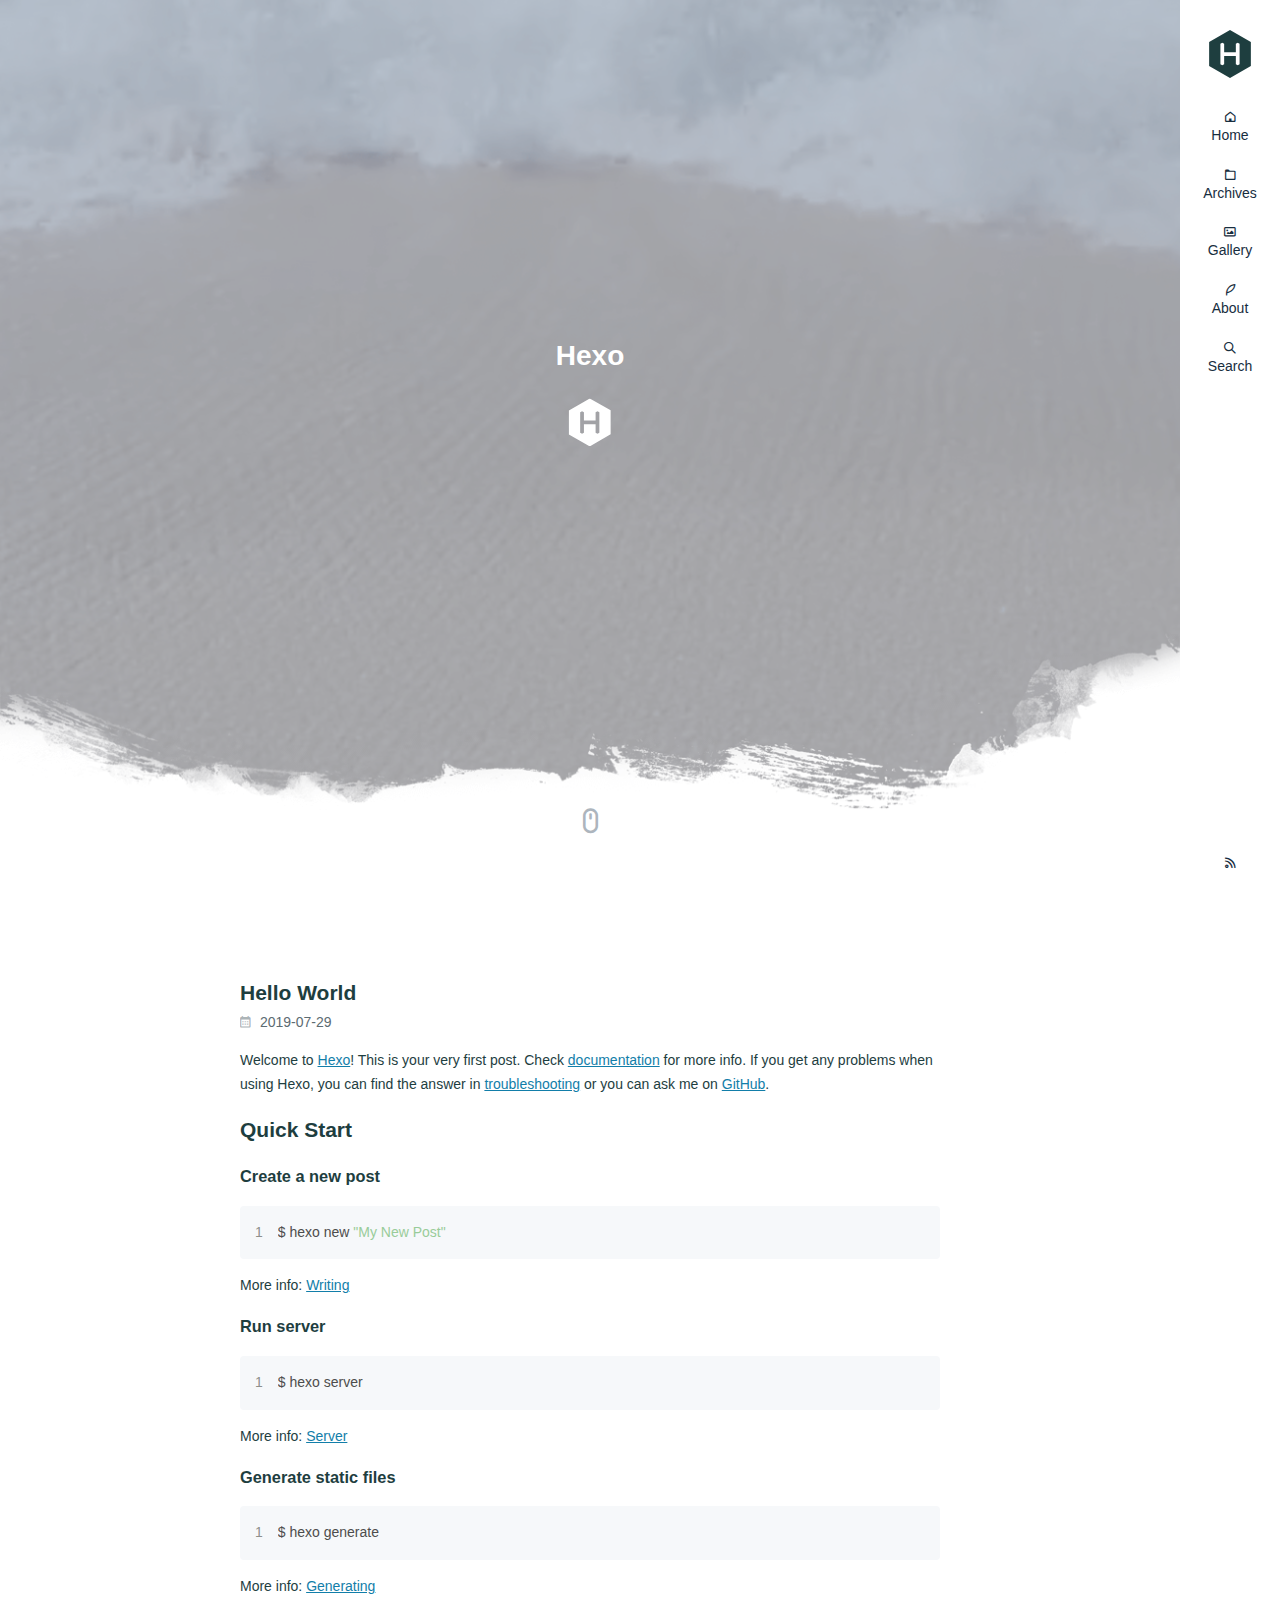
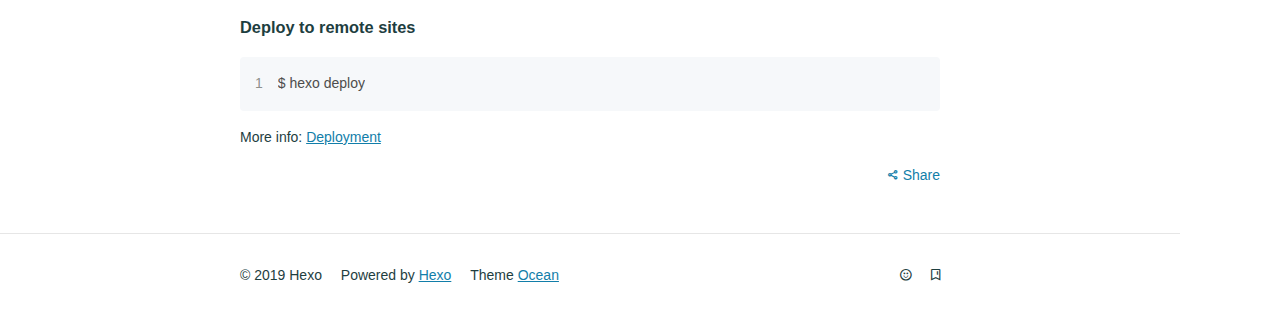
==== commit 7a980da2: "Site updated: 2019-07-30 12:39:08" ====
--- a/index.html
+++ b/index.html
@@ -1,88 +1,95 @@
 <!DOCTYPE html>
-<html>
+<html lang="en">
 <head><meta name="generator" content="Hexo 3.9.0">
   <meta charset="utf-8">
   
-
-  
-  <title>Hexo</title>
+  
+  
   <meta name="viewport" content="width=device-width, initial-scale=1, maximum-scale=1">
-  <meta property="og:type" content="website">
-<meta property="og:title" content="Hexo">
-<meta property="og:url" content="http://yoursite.com/index.html">
-<meta property="og:site_name" content="Hexo">
-<meta property="og:locale" content="default">
-<meta name="twitter:card" content="summary">
-<meta name="twitter:title" content="Hexo">
-  
-    <link rel="alternate" href="/atom.xml" title="Hexo" type="application/atom+xml">
-  
-  
-    <link rel="icon" href="/favicon.png">
-  
-  
-    <link href="//fonts.googleapis.com/css?family=Source+Code+Pro" rel="stylesheet" type="text/css">
+  <title>
+    
+    Hexo</title>
+  
+    <link rel="shortcut icon" href="/favicon.ico">
   
   <link rel="stylesheet" href="/css/style.css">
+  
+    <link rel="stylesheet" href="/fancybox/jquery.fancybox.min.css">
+  
+  <script src="/js/pace.min.js"></script>
 </head>
 </html>
 <body>
-  <div id="container">
-    <div id="wrap">
-      <header id="header">
-  <div id="banner"></div>
-  <div id="header-outer" class="outer">
-    <div id="header-title" class="inner">
-      <h1 id="logo-wrap">
-        <a href="/" id="logo">Hexo</a>
-      </h1>
-      
-    </div>
-    <div id="header-inner" class="inner">
-      <nav id="main-nav">
-        <a id="main-nav-toggle" class="nav-icon"></a>
+<main class="content">
+  <section class="jumbotron">
+  <div class="video">
+    
+      <div class="video-frame">
+        <img src="/images/ocean/overlay-hero.png" alt="Decorative image frame">
+      </div>
+    
+    <div class="video-media">
+      <video playsinline="" autoplay="" loop="" muted="" data-autoplay=""
+             poster="/images/ocean/ocean.png" x5-video-player-type="h5">
+        <source src="/images/ocean/ocean.mp4" type="video/mp4">
+        <source src="/images/ocean/ocean.ogv" type="video/ogg">
+        <source src="/images/ocean/ocean.webm" type="video/webm">
+        <p>Your user agent does not support the HTML5 Video element.</p>
+      </video>
+      <div class="video-overlay"></div>
+    </div>
+    <div class="video-inner text-center text-white">
+      <h1><a href="/">Hexo</a></h1>
+      <p></p>
+      <div><img src="/images/hexo-inverted.svg" class="brand" alt="Hexo"></div>
+    </div>
+    <div class="video-learn-more">
+      <a class="anchor" href="#landingpage"><i class="fe fe-mouse"></i></a>
+    </div>
+  </div>
+</section>
+
+<div id="landingpage">
+  <section class="outer">
+  <article class="articles">
+    
+    <h1 class="page-type-title"></h1>
+
+    
+      
+        <article id="post-hello-world" class="article article-type-post" itemscope itemprop="blogPost" data-scroll-reveal>
+
+  <div class="article-inner">
+    
+      <header class="article-header">
         
-          <a class="main-nav-link" href="/">Home</a>
-        
-          <a class="main-nav-link" href="/archives">Archives</a>
-        
-      </nav>
-      <nav id="sub-nav">
-        
-          <a id="nav-rss-link" class="nav-icon" href="/atom.xml" title="RSS Feed"></a>
-        
-        <a id="nav-search-btn" class="nav-icon" title="Search"></a>
-      </nav>
-      <div id="search-form-wrap">
-        <form action="//google.com/search" method="get" accept-charset="UTF-8" class="search-form"><input type="search" name="q" class="search-form-input" placeholder="Search"><button type="submit" class="search-form-submit">&#xF002;</button><input type="hidden" name="sitesearch" value="http://yoursite.com"></form>
-      </div>
-    </div>
-  </div>
-</header>
-      <div class="outer">
-        <section id="main">
-  
-    <article id="post-hello-world" class="article article-type-post" itemscope itemprop="blogPost">
-  <div class="article-meta">
-    <a href="/2019/07/29/hello-world/" class="article-date">
+  
+    <h2 itemprop="name">
+      <a class="article-title" href="/2019/07/29/hello-world/">Hello World</a>
+    </h2>
+  
+  
+
+
+
+
+      </header>
+    
+
+    
+      <div class="article-meta">
+        <a href="/2019/07/29/hello-world/" class="article-date">
   <time datetime="2019-07-29T08:54:18.289Z" itemprop="datePublished">2019-07-29</time>
 </a>
-    
-  </div>
-  <div class="article-inner">
-    
-    
-      <header class="article-header">
         
-  
-    <h1 itemprop="name">
-      <a class="article-title" href="/2019/07/29/hello-world/">Hello World</a>
-    </h1>
-  
-
-      </header>
-    
+      </div>
+    
+
     <div class="article-entry" itemprop="articleBody">
+      
+
+      
+
       
         <p>Welcome to <a href="https://hexo.io/" target="_blank" rel="noopener">Hexo</a>! This is your very first post. Check <a href="https://hexo.io/docs/" target="_blank" rel="noopener">documentation</a> for more info. If you get any problems when using Hexo, you can find the answer in <a href="https://hexo.io/docs/troubleshooting.html" target="_blank" rel="noopener">troubleshooting</a> or you can ask me on <a href="https://github.com/hexojs/hexo/issues" target="_blank" rel="noopener">GitHub</a>.</p>
 <h2 id="Quick-Start"><a href="#Quick-Start" class="headerlink" title="Quick Start"></a>Quick Start</h2><h3 id="Create-a-new-post"><a href="#Create-a-new-post" class="headerlink" title="Create a new post"></a>Create a new post</h3><figure class="highlight bash"><table><tr><td class="gutter"><pre><span class="line">1</span><br></pre></td><td class="code"><pre><span class="line">$ hexo new <span class="string">"My New Post"</span></span><br></pre></td></tr></table></figure>
@@ -101,88 +108,123 @@
       
     </div>
     <footer class="article-footer">
-      <a data-url="http://yoursite.com/2019/07/29/hello-world/" data-id="cjypbaqsg000060k2qwyj62en" class="article-share-link">Share</a>
-      
+      <a data-url="http://yoursite.com/2019/07/29/hello-world/" data-id="cjypbzt2k0000j4k2tyxvz4kw"
+         class="article-share-link">Share</a>
       
     </footer>
+
   </div>
-  
+
+  
+
+  
+
 </article>
 
 
-  
-
-
+
+      
+  </article>
+  
+
+  
 </section>
-        
-          <aside id="sidebar">
-  
-    
-
-  
-    
-
-  
-    
-  
-    
-  <div class="widget-wrap">
-    <h3 class="widget-title">Archives</h3>
-    <div class="widget">
-      <ul class="archive-list"><li class="archive-list-item"><a class="archive-list-link" href="/archives/2019/07/">July 2019</a></li></ul>
-    </div>
-  </div>
-
-
-  
-    
-  <div class="widget-wrap">
-    <h3 class="widget-title">Recent Posts</h3>
-    <div class="widget">
-      <ul>
-        
-          <li>
-            <a href="/2019/07/29/hello-world/">Hello World</a>
-          </li>
-        
-      </ul>
-    </div>
-  </div>
-
-  
-</aside>
-        
-      </div>
-      <footer id="footer">
-  
+</div>
+
+  <footer class="footer">
   <div class="outer">
-    <div id="footer-info" class="inner">
-      &copy; 2019 John Doe<br>
-      Powered by <a href="http://hexo.io/" target="_blank">Hexo</a>
-    </div>
+    <div class="float-right">
+      <ul class="list-inline">
+  
+    <li><i class="fe fe-smile-alt"></i> <span id="busuanzi_value_site_uv"></span></li>
+  
+    <li><i class="fe fe-bookmark"></i> <span id="busuanzi_value_page_pv"></span></li>
+  
+</ul>
+    </div>
+    <ul class="list-inline">
+      <li>&copy; 2019 Hexo</li>
+      <li>Powered by <a href="http://hexo.io/" target="_blank">Hexo</a></li>
+      <li>Theme  <a href="https://github.com/zhwangart/hexo-theme-ocean">Ocean</a></li>
+    </ul>
   </div>
 </footer>
-    </div>
-    <nav id="mobile-nav">
-  
-    <a href="/" class="mobile-nav-link">Home</a>
-  
-    <a href="/archives" class="mobile-nav-link">Archives</a>
-  
+
+</main>
+<aside class="sidebar">
+  <button class="navbar-toggle"></button>
+
+<nav class="navbar">
+  
+    <div class="logo">
+      <a href="/"><img src="/images/hexo.svg" alt="Hexo"></a>
+    </div>
+  
+  <ul class="nav nav-main">
+    
+      <li class="nav-item">
+        <a class="nav-item-link" href="/">Home</a>
+      </li>
+    
+      <li class="nav-item">
+        <a class="nav-item-link" href="/archives">Archives</a>
+      </li>
+    
+      <li class="nav-item">
+        <a class="nav-item-link" href="/gallery">Gallery</a>
+      </li>
+    
+      <li class="nav-item">
+        <a class="nav-item-link" href="/about">About</a>
+      </li>
+    
+    <li class="nav-item">
+      <a class="nav-item-link nav-item-search" title="Search">
+        <i class="fe fe-search"></i>
+        Search
+      </a>
+    </li>
+  </ul>
 </nav>
-    
-
-<script src="//ajax.googleapis.com/ajax/libs/jquery/2.0.3/jquery.min.js"></script>
-
-
-  <link rel="stylesheet" href="/fancybox/jquery.fancybox.css">
-  <script src="/fancybox/jquery.fancybox.pack.js"></script>
-
-
-<script src="/js/script.js"></script>
-
-
-
-  </div>
+
+<nav class="navbar navbar-bottom">
+  <ul class="nav">
+    <li class="nav-item">
+      <div class="totop" id="totop">
+  <i class="fe fe-rocket"></i>
+</div>
+    </li>
+    <li class="nav-item">
+      
+        <a class="nav-item-link" target="_blank" href="/atom.xml" title="RSS Feed">
+          <i class="fe fe-feed"></i>
+        </a>
+      
+    </li>
+  </ul>
+</nav>
+
+<div class="search-form-wrap">
+  <div class="local-search local-search-plugin">
+  <input type="search" id="local-search-input" class="local-search-input" placeholder="Search...">
+  <div id="local-search-result" class="local-search-result"></div>
+</div>
+</div>
+</aside>
+<script src="/js/jquery-2.0.3.min.js"></script>
+<script src="/js/lazyload.min.js"></script>
+<script src="/js/snap.svg-min.js"></script>
+<script src="/js/busuanzi-2.3.pure.min.js"></script>
+
+
+  <script src="/fancybox/jquery.fancybox.min.js"></script>
+
+
+
+  <script src="/js/search.js"></script>
+
+
+<script src="/js/ocean.js"></script>
+
 </body>
 </html>--- a/css/style.css
+++ b/css/style.css
@@ -1,572 +1,928 @@
+@charset "utf-8";
+@font-face {
+  font-family: feathericon;
+  font-weight: normal;
+  font-style: normal;
+  src: url("feathericon/feathericon.eot");
+  src: url("feathericon/feathericon.eot?#iefix") format('embedded-opentype'), url("feathericon/feathericon.woff") format('woff'), url("feathericon/feathericon.ttf") format('truetype'), url("feathericon/feathericon.svg") format('svg');
+}
+.fe {
+  display: inline-block;
+  font: normal normal normal 16px feathericon;
+  font-size: inherit;
+  text-rendering: auto;
+  -webkit-font-smoothing: antialiased;
+  -moz-osx-font-smoothing: grayscale;
+}
+.fe-activity:before {
+  content: "\f1e2";
+}
+.fe-add-cart:before {
+  content: "\f1e6";
+}
+.fe-align-bottom:before {
+  content: "\f1bf";
+}
+.fe-align-center:before {
+  content: "\f195";
+}
+.fe-align-left:before {
+  content: "\f196";
+}
+.fe-align-right:before {
+  content: "\f197";
+}
+.fe-align-top:before {
+  content: "\f1c0";
+}
+.fe-align-vertically:before {
+  content: "\f1c1";
+}
+.fe-angry:before {
+  content: "\f1b6";
+}
+.fe-app-menu:before {
+  content: "\f198";
+}
+.fe-arrow-down:before {
+  content: "\f100";
+}
+.fe-arrow-left:before {
+  content: "\f101";
+}
+.fe-arrow-right:before {
+  content: "\f102";
+}
+.fe-arrow-up:before {
+  content: "\f103";
+}
+.fe-artboard:before {
+  content: "\f104";
+}
+.fe-audio-player:before {
+  content: "\f199";
+}
+.fe-backward:before {
+  content: "\f180";
+}
+.fe-bar:before {
+  content: "\f105";
+}
+.fe-bar-chart:before {
+  content: "\f106";
+}
+.fe-beer:before {
+  content: "\f107";
+}
+.fe-bell:before {
+  content: "\f108";
+}
+.fe-birthday-cake:before {
+  content: "\f163";
+}
+.fe-bold:before {
+  content: "\f179";
+}
+.fe-bolt:before {
+  content: "\f1e3";
+}
+.fe-book:before {
+  content: "\f109";
+}
+.fe-bookmark:before {
+  content: "\f170";
+}
+.fe-browser:before {
+  content: "\f10b";
+}
+.fe-brush:before {
+  content: "\f10c";
+}
+.fe-bug:before {
+  content: "\f10d";
+}
+.fe-building:before {
+  content: "\f10e";
+}
+.fe-cage:before {
+  content: "\f1e7";
+}
+.fe-calendar:before {
+  content: "\f10f";
+}
+.fe-camera:before {
+  content: "\f110";
+}
+.fe-cart:before {
+  content: "\f1e8";
+}
+.fe-check:before {
+  content: "\f111";
+}
+.fe-check-circle:before {
+  content: "\f19a";
+}
+.fe-check-circle-o:before {
+  content: "\f19b";
+}
+.fe-check-verified:before {
+  content: "\f19c";
+}
+.fe-clock:before {
+  content: "\f113";
+}
+.fe-close:before {
+  content: "\f114";
+}
+.fe-cloud:before {
+  content: "\f115";
+}
+.fe-cocktail:before {
+  content: "\f116";
+}
+.fe-code:before {
+  content: "\f117";
+}
+.fe-codepen:before {
+  content: "\f1d3";
+}
+.fe-coffee:before {
+  content: "\f166";
+}
+.fe-columns:before {
+  content: "\f118";
+}
+.fe-comment:before {
+  content: "\f119";
+}
+.fe-comment-o:before {
+  content: "\f1d2";
+}
+.fe-commenting:before {
+  content: "\f11a";
+}
+.fe-comments:before {
+  content: "\f11b";
+}
+.fe-compress:before {
+  content: "\f181";
+}
+.fe-credit-card:before {
+  content: "\f1e9";
+}
+.fe-crop:before {
+  content: "\f1c2";
+}
+.fe-cry:before {
+  content: "\f1b7";
+}
+.fe-cutlery:before {
+  content: "\f19d";
+}
+.fe-delete-link:before {
+  content: "\f19e";
+}
+.fe-desktop:before {
+  content: "\f11d";
+}
+.fe-diamond:before {
+  content: "\f11e";
+}
+.fe-difference:before {
+  content: "\f1c3";
+}
+.fe-disabled:before {
+  content: "\f11f";
+}
+.fe-disappointed:before {
+  content: "\f1b8";
+}
+.fe-distribute-horizontally:before {
+  content: "\f1cf";
+}
+.fe-distribute-vertically:before {
+  content: "\f1c5";
+}
+.fe-document:before {
+  content: "\f19f";
+}
+.fe-download:before {
+  content: "\f120";
+}
+.fe-drop-down:before {
+  content: "\f121";
+}
+.fe-drop-left:before {
+  content: "\f122";
+}
+.fe-drop-right:before {
+  content: "\f123";
+}
+.fe-drop-up:before {
+  content: "\f124";
+}
+.fe-edit:before {
+  content: "\f17f";
+}
+.fe-eject:before {
+  content: "\f182";
+}
+.fe-elipsis-h:before {
+  content: "\f125";
+}
+.fe-elipsis-v:before {
+  content: "\f126";
+}
+.fe-equalizer:before {
+  content: "\f1a0";
+}
+.fe-eraser:before {
+  content: "\f1c6";
+}
+.fe-expand:before {
+  content: "\f183";
+}
+.fe-export:before {
+  content: "\f16e";
+}
+.fe-eye:before {
+  content: "\f127";
+}
+.fe-facebook:before {
+  content: "\f1d4";
+}
+.fe-fast-backward:before {
+  content: "\f184";
+}
+.fe-fast-forward:before {
+  content: "\f185";
+}
+.fe-feather:before {
+  content: "\f174";
+}
+.fe-feed:before {
+  content: "\f128";
+}
+.fe-file:before {
+  content: "\f1b1";
+}
+.fe-file-audio:before {
+  content: "\f1b2";
+}
+.fe-file-excel:before {
+  content: "\f1a2";
+}
+.fe-file-image:before {
+  content: "\f1b3";
+}
+.fe-file-movie:before {
+  content: "\f1b4";
+}
+.fe-file-powerpoint:before {
+  content: "\f1a3";
+}
+.fe-file-word:before {
+  content: "\f1a4";
+}
+.fe-file-zip:before {
+  content: "\f1b5";
+}
+.fe-filter:before {
+  content: "\f173";
+}
+.fe-flag:before {
+  content: "\f129";
+}
+.fe-folder:before {
+  content: "\f12a";
+}
+.fe-folder-open:before {
+  content: "\f176";
+}
+.fe-fork:before {
+  content: "\f12b";
+}
+.fe-forward:before {
+  content: "\f186";
+}
+.fe-frowing:before {
+  content: "\f1b9";
+}
+.fe-gamepad:before {
+  content: "\f191";
+}
+.fe-gear:before {
+  content: "\f1a5";
+}
+.fe-gift:before {
+  content: "\f1ea";
+}
+.fe-git:before {
+  content: "\f1d5";
+}
+.fe-github:before {
+  content: "\f1d6";
+}
+.fe-github-alt:before {
+  content: "\f1d7";
+}
+.fe-globe:before {
+  content: "\f12c";
+}
+.fe-google:before {
+  content: "\f1d8";
+}
+.fe-google-plus:before {
+  content: "\f1d9";
+}
+.fe-hash:before {
+  content: "\f12d";
+}
+.fe-headphone:before {
+  content: "\f18e";
+}
+.fe-heart:before {
+  content: "\f12e";
+}
+.fe-heart-o:before {
+  content: "\f167";
+}
+.fe-home:before {
+  content: "\f12f";
+}
+.fe-import:before {
+  content: "\f16f";
+}
+.fe-info:before {
+  content: "\f130";
+}
+.fe-insert-link:before {
+  content: "\f1a6";
+}
+.fe-instagram:before {
+  content: "\f1da";
+}
+.fe-intersect:before {
+  content: "\f1c7";
+}
+.fe-italic:before {
+  content: "\f17a";
+}
+.fe-key:before {
+  content: "\f131";
+}
+.fe-keyboard:before {
+  content: "\f132";
+}
+.fe-kitchen-cooker:before {
+  content: "\f1a7";
+}
+.fe-laptop:before {
+  content: "\f133";
+}
+.fe-layer:before {
+  content: "\f18c";
+}
+.fe-layout:before {
+  content: "\f134";
+}
+.fe-line-chart:before {
+  content: "\f135";
+}
+.fe-link:before {
+  content: "\f136";
+}
+.fe-link-external:before {
+  content: "\f137";
+}
+.fe-list-bullet:before {
+  content: "\f17c";
+}
+.fe-list-order:before {
+  content: "\f17d";
+}
+.fe-list-task:before {
+  content: "\f17e";
+}
+.fe-location:before {
+  content: "\f138";
+}
+.fe-lock:before {
+  content: "\f139";
+}
+.fe-login:before {
+  content: "\f13a";
+}
+.fe-logout:before {
+  content: "\f13b";
+}
+.fe-loop:before {
+  content: "\f192";
+}
+.fe-magic:before {
+  content: "\f177";
+}
+.fe-mail:before {
+  content: "\f13c";
+}
+.fe-map:before {
+  content: "\f16d";
+}
+.fe-mask:before {
+  content: "\f1c8";
+}
+.fe-medal:before {
+  content: "\f13d";
+}
+.fe-megaphone:before {
+  content: "\f13e";
+}
+.fe-mention:before {
+  content: "\f164";
+}
+.fe-messanger:before {
+  content: "\f1e1";
+}
+.fe-minus:before {
+  content: "\f140";
+}
+.fe-mobile:before {
+  content: "\f141";
+}
+.fe-money:before {
+  content: "\f1a8";
+}
+.fe-moon:before {
+  content: "\f1ef";
+}
+.fe-mouse:before {
+  content: "\f142";
+}
+.fe-music:before {
+  content: "\f175";
+}
+.fe-open-mouth:before {
+  content: "\f1ba";
+}
+.fe-palette:before {
+  content: "\f165";
+}
+.fe-paper-plane:before {
+  content: "\f178";
+}
+.fe-pause:before {
+  content: "\f187";
+}
+.fe-pencil:before {
+  content: "\f144";
+}
+.fe-phone:before {
+  content: "\f145";
+}
+.fe-picture:before {
+  content: "\f1a9";
+}
+.fe-picture-square:before {
+  content: "\f1e4";
+}
+.fe-pie-chart:before {
+  content: "\f146";
+}
+.fe-pinterest:before {
+  content: "\f1db";
+}
+.fe-pizza:before {
+  content: "\f147";
+}
+.fe-play:before {
+  content: "\f188";
+}
+.fe-plug:before {
+  content: "\f18f";
+}
+.fe-plus:before {
+  content: "\f148";
+}
+.fe-pocket:before {
+  content: "\f1dc";
+}
+.fe-pot:before {
+  content: "\f1aa";
+}
+.fe-print:before {
+  content: "\f171";
+}
+.fe-prototype:before {
+  content: "\f149";
+}
+.fe-question:before {
+  content: "\f14a";
+}
+.fe-quote-left:before {
+  content: "\f14b";
+}
+.fe-quote-right:before {
+  content: "\f14c";
+}
+.fe-rage:before {
+  content: "\f1bb";
+}
+.fe-random:before {
+  content: "\f189";
+}
+.fe-reload:before {
+  content: "\f193";
+}
+.fe-remove-cart:before {
+  content: "\f1eb";
+}
+.fe-rocket:before {
+  content: "\f14d";
+}
+.fe-scale:before {
+  content: "\f1c9";
+}
+.fe-search:before {
+  content: "\f14e";
+}
+.fe-search-minus:before {
+  content: "\f16a";
+}
+.fe-search-plus:before {
+  content: "\f16b";
+}
+.fe-share:before {
+  content: "\f14f";
+}
+.fe-shield:before {
+  content: "\f172";
+}
+.fe-shopping-bag:before {
+  content: "\f1ec";
+}
+.fe-sitemap:before {
+  content: "\f150";
+}
+.fe-smile:before {
+  content: "\f1bc";
+}
+.fe-smile-alt:before {
+  content: "\f1bd";
+}
+.fe-speaker:before {
+  content: "\f1ab";
+}
+.fe-star:before {
+  content: "\f151";
+}
+.fe-star-o:before {
+  content: "\f168";
+}
+.fe-step-backward:before {
+  content: "\f1d0";
+}
+.fe-step-forward:before {
+  content: "\f1d1";
+}
+.fe-stop:before {
+  content: "\f18b";
+}
+.fe-subtract:before {
+  content: "\f1ca";
+}
+.fe-sunny-o:before {
+  content: "\f1f0";
+}
+.fe-sunrise:before {
+  content: "\f1f1";
+}
+.fe-sync:before {
+  content: "\f194";
+}
+.fe-table:before {
+  content: "\f1ac";
+}
+.fe-tablet:before {
+  content: "\f152";
+}
+.fe-tag:before {
+  content: "\f153";
+}
+.fe-target:before {
+  content: "\f1f3";
+}
+.fe-terminal:before {
+  content: "\f154";
+}
+.fe-text-align-center:before {
+  content: "\f1cb";
+}
+.fe-text-align-justify:before {
+  content: "\f1e5";
+}
+.fe-text-align-left:before {
+  content: "\f1cc";
+}
+.fe-text-align-right:before {
+  content: "\f1cd";
+}
+.fe-text-size:before {
+  content: "\f17b";
+}
+.fe-ticket:before {
+  content: "\f155";
+}
+.fe-tiled:before {
+  content: "\f156";
+}
+.fe-timeline:before {
+  content: "\f1ad";
+}
+.fe-tired:before {
+  content: "\f1be";
+}
+.fe-trash:before {
+  content: "\f157";
+}
+.fe-trophy:before {
+  content: "\f158";
+}
+.fe-truck:before {
+  content: "\f1ed";
+}
+.fe-twitter:before {
+  content: "\f1dd";
+}
+.fe-umbrella:before {
+  content: "\f1f2";
+}
+.fe-underline:before {
+  content: "\f1ae";
+}
+.fe-union:before {
+  content: "\f1ce";
+}
+.fe-unlock:before {
+  content: "\f169";
+}
+.fe-upload:before {
+  content: "\f159";
+}
+.fe-usb:before {
+  content: "\f190";
+}
+.fe-user:before {
+  content: "\f15a";
+}
+.fe-user-minus:before {
+  content: "\f16c";
+}
+.fe-user-plus:before {
+  content: "\f15b";
+}
+.fe-users:before {
+  content: "\f15c";
+}
+.fe-vector:before {
+  content: "\f15d";
+}
+.fe-video:before {
+  content: "\f15e";
+}
+.fe-wallet:before {
+  content: "\f1ee";
+}
+.fe-warning:before {
+  content: "\f15f";
+}
+.fe-watch:before {
+  content: "\f1af";
+}
+.fe-watch-alt:before {
+  content: "\f1b0";
+}
+.fe-wine-glass:before {
+  content: "\f161";
+}
+.fe-wordpress:before {
+  content: "\f1de";
+}
+.fe-wordpress-alt:before {
+  content: "\f1df";
+}
+.fe-wrench:before {
+  content: "\f162";
+}
+.fe-youtube:before {
+  content: "\f1e0";
+}
+/* normalize.css v8.0.0 | MIT License | github.com/necolas/normalize.css */
+html {
+  line-height: 1.15 /* 1 */;
+  -webkit-text-size-adjust: 100% /* 2 */;
+}
 body {
-  width: 100%;
-}
-body:before,
-body:after {
-  content: "";
-  display: table;
-}
-body:after {
-  clear: both;
+  margin: 0;
+}
+h1 {
+  font-size: 2em;
+  margin: 0.67em 0;
+}
+hr {
+  box-sizing: content-box /* 1 */;
+  height: 0 /* 1 */;
+  overflow: visible /* 2 */;
+}
+pre {
+  font-family: monospace, monospace /* 1 */;
+  font-size: 1em /* 2 */;
+}
+a {
+  background-color: transparent;
+}
+abbr[title] {
+  border-bottom: none /* 1 */;
+  text-decoration: underline /* 2 */;
+  text-decoration: underline dotted /* 2 */;
+}
+b,
+strong {
+  font-weight: bolder;
+}
+code,
+kbd,
+samp {
+  font-family: monospace, monospace /* 1 */;
+  font-size: 1em /* 2 */;
+}
+small {
+  font-size: 80%;
+}
+sub,
+sup {
+  font-size: 75%;
+  line-height: 0;
+  position: relative;
+  vertical-align: baseline;
+}
+sub {
+  bottom: -0.25em;
+}
+sup {
+  top: -0.5em;
+}
+img {
+  border-style: none;
+}
+button,
+input,
+optgroup,
+select,
+textarea {
+  font-family: inherit /* 1 */;
+  font-size: 100% /* 1 */;
+  line-height: 1.15 /* 1 */;
+  margin: 0 /* 2 */;
+}
+button,
+input {
+  overflow: visible;
+}
+button,
+select {
+  text-transform: none;
+}
+button,
+[type="button"],
+[type="reset"],
+[type="submit"] {
+  -webkit-appearance: button;
+}
+button::-moz-focus-inner,
+[type="button"]::-moz-focus-inner,
+[type="reset"]::-moz-focus-inner,
+[type="submit"]::-moz-focus-inner {
+  border-style: none;
+  padding: 0;
+}
+button:-moz-focusring,
+[type="button"]-moz-focusring,
+[type="reset"]-moz-focusring,
+[type="submit"]-moz-focusring {
+  outline: 1px dotted ButtonText;
+}
+fieldset {
+  padding: 0.35em 0.75em 0.625em;
+}
+legend {
+  box-sizing: border-box /* 1 */;
+  color: inherit /* 2 */;
+  display: table /* 1 */;
+  max-width: 100% /* 1 */;
+  padding: 0 /* 3 */;
+  white-space: normal /* 1 */;
+}
+progress {
+  vertical-align: baseline;
+}
+textarea {
+  overflow: auto;
+}
+[type="checkbox"],
+[type="radio"] {
+  box-sizing: border-box /* 1 */;
+  padding: 0 /* 2 */;
+}
+[type="number"]::-webkit-inner-spin-button,
+[type="number"]::-webkit-outer-spin-button {
+  height: auto;
+}
+[type="search"] {
+  -webkit-appearance: textfield /* 1 */;
+  outline-offset: -2px /* 2 */;
+}
+[type="search"]::-webkit-search-decoration {
+  -webkit-appearance: none;
+}
+::-webkit-file-upload-button {
+  -webkit-appearance: button /* 1 */;
+  font: inherit /* 2 */;
+}
+details {
+  display: block;
+}
+summary {
+  display: list-item;
+}
+template {
+  display: none;
+}
+[hidden] {
+  display: none;
+}
+*,
+*::before,
+*::after {
+  box-sizing: border-box;
 }
 html,
-body,
-div,
-span,
-applet,
-object,
-iframe,
-h1,
-h2,
-h3,
-h4,
-h5,
-h6,
-p,
-blockquote,
-pre,
-a,
-abbr,
-acronym,
-address,
-big,
-cite,
-code,
-del,
-dfn,
-em,
-img,
-ins,
-kbd,
-q,
-s,
-samp,
-small,
-strike,
-strong,
-sub,
-sup,
-tt,
-var,
-dl,
-dt,
-dd,
-ol,
-ul,
-li,
-fieldset,
-form,
-label,
-legend,
-table,
-caption,
-tbody,
-tfoot,
-thead,
-tr,
-th,
-td {
+body {
+  height: 100%;
+}
+html {
+  font-size: 62.5%;
+  -webkit-text-size-adjust: 100%;
+  -ms-text-size-adjust: 100%;
+  -ms-overflow-style: scrollbar;
+  -webkit-tap-highlight-color: transparent;
+}
+body {
+  background-color: #fff;
+  font-family: "Helvetica Neue", Helvetica, "PingFang SC", "Hiragino Sans GB", "Microsoft YaHei", "微软雅黑", Arial, sans-serif;
+  font-size: 1.4rem;
+  line-height: 1.7;
+  color: #1e3e3f;
+  padding: 0;
   margin: 0;
-  padding: 0;
-  border: 0;
-  outline: 0;
-  font-weight: inherit;
-  font-style: inherit;
-  font-family: inherit;
-  font-size: 100%;
-  vertical-align: baseline;
-}
-body {
-  line-height: 1;
-  color: #000;
-  background: #fff;
-}
-ol,
-ul {
-  list-style: none;
-}
-table {
-  border-collapse: separate;
-  border-spacing: 0;
-  vertical-align: middle;
-}
-caption,
-th,
-td {
-  text-align: left;
-  font-weight: normal;
-  vertical-align: middle;
-}
-a img {
-  border: none;
-}
-input,
-button {
-  margin: 0;
-  padding: 0;
-}
-input::-moz-focus-inner,
-button::-moz-focus-inner {
-  border: 0;
-  padding: 0;
-}
-@font-face {
-  font-family: FontAwesome;
-  font-style: normal;
-  font-weight: normal;
-  src: url("fonts/fontawesome-webfont.eot?v=#4.0.3");
-  src: url("fonts/fontawesome-webfont.eot?#iefix&v=#4.0.3") format("embedded-opentype"), url("fonts/fontawesome-webfont.woff?v=#4.0.3") format("woff"), url("fonts/fontawesome-webfont.ttf?v=#4.0.3") format("truetype"), url("fonts/fontawesome-webfont.svg#fontawesomeregular?v=#4.0.3") format("svg");
-}
-html,
-body,
-#container {
-  height: 100%;
-}
-body {
-  background: #eee;
-  font: 14px -apple-system, BlinkMacSystemFont, "Segoe UI", "Roboto", "Oxygen", "Ubuntu", "Cantarell", "Fira Sans", "Droid Sans", "Helvetica Neue", sans-serif;
-  -webkit-text-size-adjust: 100%;
-}
-.outer {
-  max-width: 1220px;
-  margin: 0 auto;
-  padding: 0 20px;
-}
-.outer:before,
-.outer:after {
-  content: "";
-  display: table;
-}
-.outer:after {
-  clear: both;
-}
-.inner {
-  display: inline;
-  float: left;
-  width: 98.33333333333333%;
-  margin: 0 0.833333333333333%;
-}
-.left,
-.alignleft {
-  float: left;
-}
-.right,
-.alignright {
-  float: right;
-}
-.clear {
-  clear: both;
-}
-#container {
-  position: relative;
-}
-.mobile-nav-on {
-  overflow: hidden;
-}
-#wrap {
-  height: 100%;
-  width: 100%;
-  position: absolute;
-  top: 0;
-  left: 0;
-  -webkit-transition: 0.2s ease-out;
-  -moz-transition: 0.2s ease-out;
-  -ms-transition: 0.2s ease-out;
-  transition: 0.2s ease-out;
-  z-index: 1;
-  background: #eee;
-}
-.mobile-nav-on #wrap {
-  left: 280px;
-}
-@media screen and (min-width: 768px) {
-  #main {
-    display: inline;
-    float: left;
-    width: 73.33333333333333%;
-    margin: 0 0.833333333333333%;
-  }
+  overflow-x: hidden;
+  text-size-adjust: 100%;
+}
+body ::selection {
+  background: #5c6b72;
+  color: #e6e6e6;
+}
+a {
+  color: #127ea9;
+}
+a:hover {
+  color: #1594c6;
+}
+a:active {
+  color: #1178a1;
+}
+a.disabled {
+  color: #adb5bd;
+}
+img {
+  max-width: 100%;
 }
 .article-date,
-.article-category-link,
-.archive-year,
-.widget-title {
+.article-category .article-category-link,
+.archive-year-wrap .archive-year,
+.archive-article-date {
   text-decoration: none;
-  text-transform: uppercase;
-  letter-spacing: 2px;
-  color: #999;
-  margin-bottom: 1em;
-  margin-left: 5px;
-  line-height: 1em;
-  text-shadow: 0 1px #fff;
-  font-weight: bold;
-}
-.article-inner,
+  color: #5c6b72;
+}
+.article-date:hover,
+.article-category .article-category-link:hover,
+.archive-year-wrap .archive-year:hover,
+.archive-article-date:hover {
+  color: #5c6b72;
+}
 .archive-article-inner {
-  background: #fff;
-  -webkit-box-shadow: 1px 2px 3px #ddd;
-  box-shadow: 1px 2px 3px #ddd;
-  border: 1px solid #ddd;
-  border-radius: 3px;
-}
-.article-entry h1,
-.widget h1 {
-  font-size: 2em;
-}
-.article-entry h2,
-.widget h2 {
-  font-size: 1.5em;
-}
-.article-entry h3,
-.widget h3 {
-  font-size: 1.3em;
-}
-.article-entry h4,
-.widget h4 {
-  font-size: 1.2em;
-}
-.article-entry h5,
-.widget h5 {
-  font-size: 1em;
-}
-.article-entry h6,
-.widget h6 {
-  font-size: 1em;
-  color: #999;
-}
-.article-entry hr,
-.widget hr {
-  border: 1px dashed #ddd;
-}
-.article-entry strong,
-.widget strong {
-  font-weight: bold;
-}
-.article-entry em,
-.widget em,
-.article-entry cite,
-.widget cite {
-  font-style: italic;
-}
-.article-entry sup,
-.widget sup,
-.article-entry sub,
-.widget sub {
-  font-size: 0.75em;
-  line-height: 0;
-  position: relative;
-  vertical-align: baseline;
-}
-.article-entry sup,
-.widget sup {
-  top: -0.5em;
-}
-.article-entry sub,
-.widget sub {
-  bottom: -0.2em;
-}
-.article-entry small,
-.widget small {
-  font-size: 0.85em;
-}
-.article-entry acronym,
-.widget acronym,
-.article-entry abbr,
-.widget abbr {
-  border-bottom: 1px dotted;
-}
-.article-entry ul,
-.widget ul,
-.article-entry ol,
-.widget ol,
-.article-entry dl,
-.widget dl {
-  margin: 0 20px;
-  line-height: 1.6em;
-}
-.article-entry ul ul,
-.widget ul ul,
-.article-entry ol ul,
-.widget ol ul,
-.article-entry ul ol,
-.widget ul ol,
-.article-entry ol ol,
-.widget ol ol {
-  margin-top: 0;
-  margin-bottom: 0;
-}
-.article-entry ul,
-.widget ul {
-  list-style: disc;
-}
-.article-entry ol,
-.widget ol {
-  list-style: decimal;
-}
-.article-entry dt,
-.widget dt {
-  font-weight: bold;
-}
-#header {
-  height: 300px;
-  position: relative;
-  border-bottom: 1px solid #ddd;
-}
-#header:before,
-#header:after {
-  content: "";
-  position: absolute;
-  left: 0;
-  right: 0;
-  height: 40px;
-}
-#header:before {
-  top: 0;
-  background: -webkit-linear-gradient(rgba(0,0,0,0.2), transparent);
-  background: -moz-linear-gradient(rgba(0,0,0,0.2), transparent);
-  background: -ms-linear-gradient(rgba(0,0,0,0.2), transparent);
-  background: linear-gradient(rgba(0,0,0,0.2), transparent);
-}
-#header:after {
-  bottom: 0;
-  background: -webkit-linear-gradient(transparent, rgba(0,0,0,0.2));
-  background: -moz-linear-gradient(transparent, rgba(0,0,0,0.2));
-  background: -ms-linear-gradient(transparent, rgba(0,0,0,0.2));
-  background: linear-gradient(transparent, rgba(0,0,0,0.2));
-}
-#header-outer {
-  height: 100%;
-  position: relative;
-}
-#header-inner {
-  position: relative;
-  overflow: hidden;
-}
-#banner {
-  position: absolute;
-  top: 0;
-  left: 0;
-  width: 100%;
-  height: 100%;
-  background: url("images/banner.jpg") center #000;
-  -webkit-background-size: cover;
-  -moz-background-size: cover;
-  background-size: cover;
-  z-index: -1;
-}
-#header-title {
-  text-align: center;
-  height: 40px;
-  position: absolute;
-  top: 50%;
-  left: 0;
-  margin-top: -20px;
-}
-#logo,
-#subtitle {
-  text-decoration: none;
-  color: #fff;
-  font-weight: 300;
-  text-shadow: 0 1px 4px rgba(0,0,0,0.3);
-}
-#logo {
-  font-size: 40px;
-  line-height: 40px;
-  letter-spacing: 2px;
-}
-#subtitle {
-  font-size: 16px;
-  line-height: 16px;
-  letter-spacing: 1px;
-}
-#subtitle-wrap {
-  margin-top: 16px;
-}
-#main-nav {
-  float: left;
-  margin-left: -15px;
-}
-.nav-icon,
-.main-nav-link {
-  float: left;
-  color: #fff;
-  opacity: 0.6;
-  text-decoration: none;
-  text-shadow: 0 1px rgba(0,0,0,0.2);
-  -webkit-transition: opacity 0.2s;
-  -moz-transition: opacity 0.2s;
-  -ms-transition: opacity 0.2s;
-  transition: opacity 0.2s;
-  display: block;
-  padding: 20px 15px;
-}
-.nav-icon:hover,
-.main-nav-link:hover {
-  opacity: 1;
-}
-.nav-icon {
-  font-family: FontAwesome;
-  text-align: center;
-  font-size: 14px;
-  width: 14px;
-  height: 14px;
-  padding: 20px 15px;
-  position: relative;
-  cursor: pointer;
-}
-.main-nav-link {
-  font-weight: 300;
-  letter-spacing: 1px;
-}
-@media screen and (max-width: 479px) {
-  .main-nav-link {
-    display: none;
-  }
-}
-#main-nav-toggle {
-  display: none;
-}
-#main-nav-toggle:before {
-  content: "\f0c9";
-}
-@media screen and (max-width: 479px) {
-  #main-nav-toggle {
-    display: block;
-  }
-}
-#sub-nav {
-  float: right;
-  margin-right: -15px;
-}
-#nav-rss-link:before {
-  content: "\f09e";
-}
-#nav-search-btn:before {
-  content: "\f002";
-}
-#search-form-wrap {
-  position: absolute;
-  top: 15px;
-  width: 150px;
-  height: 30px;
-  right: -150px;
-  opacity: 0;
-  -webkit-transition: 0.2s ease-out;
-  -moz-transition: 0.2s ease-out;
-  -ms-transition: 0.2s ease-out;
-  transition: 0.2s ease-out;
-}
-#search-form-wrap.on {
-  opacity: 1;
-  right: 0;
-}
-@media screen and (max-width: 479px) {
-  #search-form-wrap {
-    width: 100%;
-    right: -100%;
-  }
-}
-.search-form {
-  position: absolute;
-  top: 0;
-  left: 0;
-  right: 0;
-  background: #fff;
-  padding: 5px 15px;
-  border-radius: 15px;
-  -webkit-box-shadow: 0 0 10px rgba(0,0,0,0.3);
-  box-shadow: 0 0 10px rgba(0,0,0,0.3);
-}
-.search-form-input {
-  border: none;
-  background: none;
-  color: #555;
-  width: 100%;
-  font: 13px -apple-system, BlinkMacSystemFont, "Segoe UI", "Roboto", "Oxygen", "Ubuntu", "Cantarell", "Fira Sans", "Droid Sans", "Helvetica Neue", sans-serif;
-  outline: none;
-}
-.search-form-input::-webkit-search-results-decoration,
-.search-form-input::-webkit-search-cancel-button {
-  -webkit-appearance: none;
-}
-.search-form-submit {
-  position: absolute;
-  top: 50%;
-  right: 10px;
-  margin-top: -7px;
-  font: 13px FontAwesome;
-  border: none;
-  background: none;
-  color: #bbb;
-  cursor: pointer;
-}
-.search-form-submit:hover,
-.search-form-submit:focus {
-  color: #777;
-}
-.article {
-  margin: 50px 0;
-}
-.article-inner {
-  overflow: hidden;
-}
-.article-meta:before,
-.article-meta:after {
-  content: "";
-  display: table;
-}
-.article-meta:after {
-  clear: both;
-}
-.article-date {
-  float: left;
-}
-.article-category {
-  float: left;
-  line-height: 1em;
-  color: #ccc;
-  text-shadow: 0 1px #fff;
-  margin-left: 8px;
-}
-.article-category:before {
-  content: "\2022";
-}
-.article-category-link {
-  margin: 0 12px 1em;
-}
-.article-header {
-  padding: 20px 20px 0;
-}
-.article-title {
-  text-decoration: none;
-  font-size: 2em;
-  font-weight: bold;
-  color: #555;
-  line-height: 1.1em;
-  -webkit-transition: color 0.2s;
-  -moz-transition: color 0.2s;
-  -ms-transition: color 0.2s;
-  transition: color 0.2s;
-}
-a.article-title:hover {
-  color: #258fb8;
-}
-.article-entry {
-  color: #555;
-  padding: 0 20px;
-}
-.article-entry:before,
-.article-entry:after {
-  content: "";
-  display: table;
-}
-.article-entry:after {
-  clear: both;
-}
-.article-entry p,
-.article-entry table {
-  line-height: 1.6em;
-  margin: 1.6em 0;
+  -webkit-border-radius: 4px;
+  -moz-border-radius: 4px;
+  border-radius: 4px;
 }
 .article-entry h1,
 .article-entry h2,
@@ -574,29 +930,52 @@
 .article-entry h4,
 .article-entry h5,
 .article-entry h6 {
+  margin: 1.5rem 0;
+}
+.article-entry hr {
+  height: 0.1rem;
+  background-color: #e6e6e6;
+  border: none;
+  padding: 0;
+  margin: 1.5rem 0;
+}
+.article-entry strong {
   font-weight: bold;
 }
-.article-entry h1,
-.article-entry h2,
-.article-entry h3,
-.article-entry h4,
-.article-entry h5,
-.article-entry h6 {
-  line-height: 1.1em;
-  margin: 1.1em 0;
-}
-.article-entry a {
-  color: #258fb8;
-  text-decoration: none;
-}
-.article-entry a:hover {
-  text-decoration: underline;
+.article-entry em,
+.article-entry cite {
+  font-style: italic;
+}
+.article-entry sup,
+.article-entry sub {
+  font-size: 75%;
+  line-height: 0;
+  position: relative;
+  vertical-align: baseline;
+}
+.article-entry sup {
+  top: -0.5rem;
+}
+.article-entry sub {
+  bottom: -0.25rem;
+}
+.article-entry small {
+  font-size: 85%;
+}
+.article-entry acronym,
+.article-entry abbr {
+  border-bottom: 0.1rem #e6e6e6 dotted;
 }
 .article-entry ul,
 .article-entry ol,
 .article-entry dl {
-  margin-top: 1.6em;
-  margin-bottom: 1.6em;
+  margin: 1.5rem 0;
+  line-height: line-height;
+}
+.article-entry p,
+.article-entry table,
+.article-entry blockquote {
+  margin: 1.5rem 0;
 }
 .article-entry img,
 .article-entry video {
@@ -611,31 +990,373 @@
 .article-entry table {
   width: 100%;
   border-collapse: collapse;
-  border-spacing: 0;
-}
-.article-entry th {
-  font-weight: bold;
-  border-bottom: 3px solid #ddd;
-  padding-bottom: 0.5em;
-}
-.article-entry td {
-  border-bottom: 1px solid #ddd;
-  padding: 10px 0;
+  vertical-align: middle;
+  empty-cells: show;
+  text-align: left;
+}
+.article-entry table th,
+.article-entry table td,
+.article-entry table {
+  border: 0.1rem #e6e6e6 solid;
+}
+.article-entry table th,
+.article-entry table td {
+  padding: 1rem 1.5rem;
+}
+.article-entry table tbody tr:nth-child(2n) {
+  background-color: rgba(230,230,230,0.25);
 }
 .article-entry blockquote {
-  font-family: Georgia, "Times New Roman", serif;
-  font-size: 1.4em;
-  margin: 1.6em 20px;
-  text-align: center;
-}
-.article-entry blockquote footer {
-  font-size: 14px;
-  margin: 1.6em 0;
-  font-family: -apple-system, BlinkMacSystemFont, "Segoe UI", "Roboto", "Oxygen", "Ubuntu", "Cantarell", "Fira Sans", "Droid Sans", "Helvetica Neue", sans-serif;
+  display: block;
+  padding: 0 1.5rem;
+  width: 100%;
+  overflow: auto;
+  border-left: 0.3rem #9c8079 solid;
+  color: #5c6b72;
+}
+.article-entry blockquote > :first-child {
+  margin-top: 0;
+}
+.article-entry blockquote > :last-child {
+  margin-bottom: 0;
 }
 .article-entry blockquote footer cite:before {
   content: "—";
-  padding: 0 0.5em;
+  padding: 0 0.5rem;
+}
+.jumbotron {
+  padding: 0;
+  margin-bottom: 3rem;
+  text-align: center;
+}
+.content,
+.sidebar {
+  transition: all 0.3s ease-in-out;
+}
+.content {
+  position: relative;
+  z-index: 1;
+  margin-right: 0;
+}
+.content.on {
+  transform: translateX(-10rem);
+}
+.sidebar {
+  position: fixed;
+  z-index: 9;
+  top: 0;
+  right: -10rem;
+  bottom: 0;
+  width: 10rem;
+  background-color: #f4f4f4;
+}
+.sidebar.on {
+  right: 0;
+}
+.navbar-toggle {
+  position: absolute;
+  top: 1.5rem;
+  right: 11.5rem;
+  padding: 0.5rem 1rem;
+  border: none;
+  -webkit-border-radius: 0.4rem;
+  -moz-border-radius: 0.4rem;
+  border-radius: 0.4rem;
+  background-color: rgba(30,62,63,0.25);
+  color: #fff;
+}
+.navbar-toggle::before {
+  content: '\f105';
+  font-family: feathericon;
+  font-size: larger;
+}
+.wrap,
+.outer {
+  width: 100%;
+  padding-right: 1.5rem;
+  padding-left: 1.5rem;
+  margin: auto;
+}
+.wrap::before,
+.outer::before,
+.wrap::after,
+.outer::after {
+  content: "";
+  display: table;
+  clear: both;
+}
+.local-search {
+  width: 100%;
+}
+@media (min-width: 768px) {
+  .jumbotron {
+    margin-bottom: 6rem;
+  }
+  .content {
+    margin-right: 10rem;
+  }
+  .sidebar {
+    right: 0;
+    background-color: #fff;
+  }
+  .navbar-toggle {
+    display: none;
+  }
+  .wrap,
+  .outer {
+    width: 70rem;
+    padding-right: 0;
+    padding-left: 0;
+  }
+  .local-search {
+    width: 70rem;
+  }
+}
+.list-unstyled,
+.list-inline {
+  list-style: none;
+  padding-left: 0;
+  margin-left: 0;
+}
+.list-inline {
+  position: relative;
+  margin: 0 -0.75rem;
+}
+.list-inline > li {
+  display: inline-block;
+  padding: 0 0.75rem;
+}
+.category-list {
+  list-style: none;
+  padding-left: 0;
+  margin-left: 0;
+  margin-right: -0.5rem;
+  margin-left: -0.5rem;
+}
+.category-list > .category-list-item {
+  display: inline-block;
+  padding: 0.5rem 1rem;
+}
+.category-list > .category-list-item:before {
+  content: "\f18c";
+  font-family: feathericon;
+  margin-right: 0.5rem;
+}
+.tag-list {
+  list-style: none;
+  padding-left: 0;
+  margin-left: 0;
+  margin-right: -0.5rem;
+  margin-left: -0.5rem;
+}
+.tag-list > .tag-list-item {
+  display: inline-block;
+  padding: 0.5rem 1rem;
+}
+.tag-list > .tag-list-item:before {
+  content: "\f153";
+  font-family: feathericon;
+  margin-right: 0.5rem;
+}
+.video {
+  position: relative;
+  height: auto;
+}
+.video .brand {
+  width: 4.8rem;
+}
+.video-frame {
+  position: absolute;
+  z-index: 1;
+  right: 0;
+  bottom: 0;
+  left: 0;
+  min-width: 100%;
+}
+.video-frame img {
+  display: block;
+  width: 100%;
+}
+.video-media {
+  position: relative;
+  z-index: 0;
+  height: 90vh;
+  overflow: hidden;
+}
+.video-media video,
+.video-media img {
+  position: absolute;
+  top: 50%;
+  left: 50%;
+  transform: translate(-50%, -50%);
+  min-width: 100%;
+  min-height: 100%;
+}
+.video-overlay {
+  position: absolute;
+  top: 0;
+  bottom: 0;
+  left: 0;
+  right: 0;
+  background-color: rgba(178,191,204,0.6);
+}
+.video-inner {
+  position: absolute;
+  top: 50%;
+  left: 50%;
+  transform: translate(-50%, -65%);
+}
+.video-inner a,
+.video-inner {
+  color: #fff;
+  text-decoration: none;
+}
+.video-learn-more {
+  position: absolute;
+  z-index: 1;
+  bottom: -3rem;
+  right: 0;
+  left: 0;
+}
+.video-learn-more a > .fe {
+  font-size: 3rem;
+  color: #adb5bd;
+}
+.video-learn-more a > .fe:hover {
+  color: #1e3e3f;
+}
+.search-form-wrap {
+  position: fixed;
+  top: -100%;
+  right: 10rem;
+  left: 0;
+  opacity: 0;
+  transition: 0.3s;
+}
+.search-form-wrap.on {
+  top: 0;
+  opacity: 1;
+}
+.local-search {
+  position: relative;
+  margin: 0 auto;
+  padding: 3rem;
+  background-color: #fff;
+  box-shadow: 0 1rem 3rem rgba(30,62,63,0.05);
+  max-height: 100vh;
+  overflow-y: auto;
+}
+.local-search-input {
+  border: 0.1rem #e6e6e6 solid;
+  -webkit-border-radius: 0.4rem;
+  -moz-border-radius: 0.4rem;
+  border-radius: 0.4rem;
+  background-color: #fff;
+  width: 100%;
+  padding: 1rem 1.5rem;
+  outline: none;
+}
+.local-search-input::-webkit-search-results-decoration,
+.local-search-input::-webkit-search-cancel-button {
+  -webkit-appearance: none;
+}
+.local-search-close {
+  position: absolute;
+  top: 3.85rem;
+  right: 4.25rem;
+  display: block;
+  height: 2rem;
+  width: 2rem;
+  padding: 0;
+  border: none;
+  -webkit-border-radius: 50%;
+  -moz-border-radius: 50%;
+  border-radius: 50%;
+  background-color: #9c8079;
+  color: #fff;
+  text-align: center;
+  cursor: pointer;
+}
+.local-search-close::before {
+  content: '\f114';
+  font-family: feathericon;
+}
+.local-search-result {
+  text-align: left;
+}
+.search-result-list {
+  list-style: none;
+  padding-left: 0;
+  margin-left: 0;
+}
+.search-result-list li {
+  padding: 1.5rem 0;
+}
+.search-result-list li:not(:last-child) {
+  border-bottom: 0.1rem #e6e6e6 solid;
+}
+.search-result-list li .search-result-title {
+  font-size: 1.6rem;
+  font-weight: bold;
+}
+.search-result-list li .search-result {
+  padding-top: 0.5rem;
+  margin: 0;
+  max-height: 12rem;
+  overflow: hidden;
+}
+.search-result-list li em.search-keyword {
+  color: #9e6a4d;
+}
+.search-result-empty {
+  padding: 3rem 0 0;
+}
+.article {
+  padding: 3rem 0;
+}
+.article-topping {
+  position: absolute;
+  top: 0;
+  left: -3rem;
+  color: #ea434a;
+}
+.article-topping .fe {
+  font-size: 2rem;
+  line-height: 1.7;
+}
+.article-meta::before,
+.article-meta::after {
+  content: "";
+  display: table;
+  clear: both;
+}
+.article-date::before {
+  content: '\f10f';
+  margin-right: 0.5rem;
+  font-family: feathericon;
+  opacity: 0.5;
+}
+.article-category {
+  display: inline-block;
+  margin-left: 1.5rem;
+}
+.article-category:before {
+  content: "\f18c";
+  font-family: feathericon;
+  margin-right: 0.5rem;
+}
+.archive-article-header + .article-category {
+  margin-left: 0;
+}
+.article-entry {
+  margin-top: 3rem;
+  color: #1e3e3f;
+}
+.article-entry::before,
+.article-entry::after {
+  content: "";
+  display: table;
+  clear: both;
 }
 .article-entry .pullquote {
   text-align: left;
@@ -651,7 +1372,7 @@
   margin-left: 1em;
 }
 .article-entry .caption {
-  color: #999;
+  color: color-grey;
   display: block;
   font-size: 0.9em;
   margin-top: 0.5em;
@@ -674,57 +1395,50 @@
   height: 100%;
   margin-top: 0;
 }
-.article-more-link a {
-  display: inline-block;
-  line-height: 1em;
-  padding: 6px 15px;
-  border-radius: 15px;
-  background: #eee;
-  color: #999;
-  text-shadow: 0 1px #fff;
+.article-header {
+  position: relative;
+}
+.article-header h1,
+.article-header h2 {
+  margin: 0;
+}
+.article-header .article-title {
   text-decoration: none;
-}
-.article-more-link a:hover {
-  background: #258fb8;
-  color: #fff;
-  text-decoration: none;
-  text-shadow: 0 1px #1e7293;
+  color: #1e3e3f;
 }
 .article-footer {
-  font-size: 0.85em;
-  line-height: 1.6em;
-  border-top: 1px solid #ddd;
-  padding-top: 1.6em;
-  margin: 0 20px 20px;
-}
-.article-footer:before,
-.article-footer:after {
+  margin-top: 3rem;
+}
+.article-footer::before,
+.article-footer::after {
   content: "";
   display: table;
-}
-.article-footer:after {
   clear: both;
 }
-.article-footer a {
-  color: #999;
+.article-tag-list {
+  list-style: none;
+  padding-left: 0;
+  margin-left: 0;
+  margin: 0;
+}
+.article-tag-list:before {
+  content: "\f153";
+  font-family: feathericon;
+  margin-right: 0.5rem;
+}
+.article-tag-list .article-tag-list-item {
+  display: inline-block;
+  padding-right: 1rem;
+}
+.article-tag-list .article-tag-list-link {
   text-decoration: none;
-}
-.article-footer a:hover {
-  color: #555;
-}
-.article-tag-list-item {
-  float: left;
-  margin-right: 10px;
-}
-.article-tag-list-link:before {
-  content: "#";
 }
 .article-comment-link {
   float: right;
 }
 .article-comment-link:before {
-  content: "\f075";
-  font-family: FontAwesome;
+  content: "\f1d2";
+  font-family: feathericon;
   padding-right: 8px;
 }
 .article-share-link {
@@ -733,95 +1447,49 @@
   margin-left: 20px;
 }
 .article-share-link:before {
-  content: "\f064";
-  font-family: FontAwesome;
+  content: "\f14f";
+  font-family: feathericon;
   padding-right: 6px;
 }
-#article-nav {
-  position: relative;
-}
-#article-nav:before,
-#article-nav:after {
+.article-nav {
+  position: relative;
+  padding-top: 3rem;
+  margin-top: 5rem;
+  border-top: 0.1rem #e6e6e6 solid;
+}
+.article-nav::before,
+.article-nav::after {
   content: "";
   display: table;
-}
-#article-nav:after {
   clear: both;
 }
-@media screen and (min-width: 768px) {
-  #article-nav {
-    margin: 50px 0;
-  }
-  #article-nav:before {
-    width: 8px;
-    height: 8px;
-    position: absolute;
-    top: 50%;
-    left: 50%;
-    margin-top: -4px;
-    margin-left: -4px;
-    content: "";
-    border-radius: 50%;
-    background: #ddd;
-    -webkit-box-shadow: 0 1px 2px #fff;
-    box-shadow: 0 1px 2px #fff;
-  }
-}
-.article-nav-link-wrap {
+.article-nav-link {
+  display: block;
   text-decoration: none;
-  text-shadow: 0 1px #fff;
-  color: #999;
-  -webkit-box-sizing: border-box;
-  -moz-box-sizing: border-box;
-  box-sizing: border-box;
-  margin-top: 50px;
-  text-align: center;
-  display: block;
-}
-.article-nav-link-wrap:hover {
-  color: #555;
-}
-@media screen and (min-width: 768px) {
-  .article-nav-link-wrap {
-    width: 50%;
-    margin-top: 0;
-  }
-}
-@media screen and (min-width: 768px) {
-  #article-nav-newer {
-    float: left;
-    text-align: right;
-    padding-right: 20px;
-  }
-}
-@media screen and (min-width: 768px) {
-  #article-nav-older {
-    float: right;
-    text-align: left;
-    padding-left: 20px;
-  }
+}
+.article-nav-link:first-child {
+  float: left;
+}
+.article-nav-link:last-child {
+  float: right;
+  text-align: right;
 }
 .article-nav-caption {
-  text-transform: uppercase;
-  letter-spacing: 2px;
-  color: #ddd;
-  line-height: 1em;
-  font-weight: bold;
-}
-#article-nav-newer .article-nav-caption {
-  margin-right: -2px;
+  color: #5c6b72;
 }
 .article-nav-title {
-  font-size: 0.85em;
-  line-height: 1.6em;
-  margin-top: 0.5em;
+  font-size: inherit;
 }
 .article-share-box {
   position: absolute;
   display: none;
   background: #fff;
-  -webkit-box-shadow: 1px 2px 10px rgba(0,0,0,0.2);
+  -webkit-border-radius: 0.4rem;
+  -moz-border-radius: 0.4rem;
+  border-radius: 0.4rem;
   box-shadow: 1px 2px 10px rgba(0,0,0,0.2);
+  -webkit-border-radius: 3px;
+  -moz-border-radius: 3px;
   border-radius: 3px;
   margin-left: -145px;
   overflow: hidden;
@@ -833,55 +1501,39 @@
 .article-share-input {
   width: 100%;
   background: none;
-  -webkit-box-sizing: border-box;
-  -moz-box-sizing: border-box;
   box-sizing: border-box;
-  font: 14px -apple-system, BlinkMacSystemFont, "Segoe UI", "Roboto", "Oxygen", "Ubuntu", "Cantarell", "Fira Sans", "Droid Sans", "Helvetica Neue", sans-serif;
-  padding: 0 15px;
-  color: #555;
+  padding: 0 1.5rem;
   outline: none;
-  border: 1px solid #ddd;
-  border-radius: 3px 3px 0 0;
-  height: 36px;
-  line-height: 36px;
-}
-.article-share-links {
-  background: #eee;
-}
-.article-share-links:before,
-.article-share-links:after {
+  border: none;
+  border-bottom: 0.1rem #e6e6e6 solid;
+  height: 3.6rem;
+  line-height: 3.6rem;
+}
+.article-share-links::before,
+.article-share-links::after {
   content: "";
   display: table;
-}
-.article-share-links:after {
   clear: both;
 }
 .article-share-twitter,
 .article-share-facebook,
 .article-share-pinterest,
 .article-share-google {
-  width: 50px;
-  height: 36px;
+  position: relative;
   display: block;
   float: left;
-  position: relative;
-  color: #999;
-  text-shadow: 0 1px #fff;
+  width: 5rem;
+  height: 3.6rem;
+  color: #172d3e;
+  text-align: center;
+  text-decoration: none;
 }
 .article-share-twitter:before,
 .article-share-facebook:before,
 .article-share-pinterest:before,
 .article-share-google:before {
   font-size: 20px;
-  font-family: FontAwesome;
-  width: 20px;
-  height: 20px;
-  position: absolute;
-  top: 50%;
-  left: 50%;
-  margin-top: -10px;
-  margin-left: -10px;
-  text-align: center;
+  font-family: feathericon;
 }
 .article-share-twitter:hover,
 .article-share-facebook:hover,
@@ -890,35 +1542,34 @@
   color: #fff;
 }
 .article-share-twitter:before {
-  content: "\f099";
+  content: "\f1dd";
 }
 .article-share-twitter:hover {
   background: #00aced;
   text-shadow: 0 1px #008abe;
 }
 .article-share-facebook:before {
-  content: "\f09a";
+  content: "\f1d4";
 }
 .article-share-facebook:hover {
   background: #3b5998;
   text-shadow: 0 1px #2f477a;
 }
 .article-share-pinterest:before {
-  content: "\f0d2";
+  content: "\f1db";
 }
 .article-share-pinterest:hover {
   background: #cb2027;
   text-shadow: 0 1px #a21a1f;
 }
 .article-share-google:before {
-  content: "\f0d5";
+  content: "\f1d8";
 }
 .article-share-google:hover {
   background: #dd4b39;
   text-shadow: 0 1px #be3221;
 }
 .article-gallery {
-  background: #000;
   position: relative;
 }
 .article-gallery-photos {
@@ -941,185 +1592,253 @@
   max-width: 100%;
   margin: 0 auto;
 }
-#comments {
-  background: #fff;
-  -webkit-box-shadow: 1px 2px 3px #ddd;
-  box-shadow: 1px 2px 3px #ddd;
-  padding: 20px;
-  border: 1px solid #ddd;
-  border-radius: 3px;
-  margin: 50px 0;
-}
-#comments a {
-  color: #258fb8;
-}
-.archives-wrap {
-  margin: 50px 0;
-}
-.archives:before,
-.archives:after {
+.article-albums {
+  position: relative;
+}
+.article-albums-photos {
+  position: relative;
+  display: flex;
+  flex-wrap: wrap;
+  list-style: none;
+  padding-left: 0;
+  margin-left: 0;
+}
+.article-albums-photos::before,
+.article-albums-photos::after {
   content: "";
   display: table;
-}
-.archives:after {
   clear: both;
 }
-.archive-year-wrap {
-  margin-bottom: 1em;
-}
-.archives {
-  -webkit-column-gap: 10px;
-  -moz-column-gap: 10px;
-  column-gap: 10px;
-}
-@media screen and (min-width: 480px) and (max-width: 767px) {
-  .archives {
-    -webkit-column-count: 2;
-    -moz-column-count: 2;
-    column-count: 2;
-  }
-}
-@media screen and (min-width: 768px) {
-  .archives {
-    -webkit-column-count: 3;
-    -moz-column-count: 3;
-    column-count: 3;
-  }
-}
-.archive-article {
-  -webkit-column-break-inside: avoid;
-  page-break-inside: avoid;
+.article-albums-photos::after {
+  content: '';
+  flex-grow: 999999999;
+}
+.article-albums-photos .article-albums-item {
+  position: relative;
+  flex-grow: 1;
+  margin: 0.5rem;
   overflow: hidden;
-  break-inside: avoid-column;
-}
-.archive-article-inner {
-  padding: 10px;
-  margin-bottom: 15px;
-}
-.archive-article-title {
-  text-decoration: none;
-  font-weight: bold;
-  color: #555;
-  -webkit-transition: color 0.2s;
-  -moz-transition: color 0.2s;
-  -ms-transition: color 0.2s;
-  transition: color 0.2s;
-  line-height: 1.6em;
-}
-.archive-article-title:hover {
-  color: #258fb8;
-}
-.archive-article-footer {
-  margin-top: 1em;
-}
-.archive-article-date {
-  color: #999;
-  text-decoration: none;
-  font-size: 0.85em;
-  line-height: 1em;
-  margin-bottom: 0.5em;
+}
+.article-albums-photos .article-albums-item img {
+  object-fit: cover;
+  max-width: 100%;
+  min-width: 100%;
+  vertical-align: center;
+}
+.article-albums-photos .article-albums-item .article-albums-caption {
   display: block;
-}
-#page-nav {
-  margin: 50px auto;
-  background: #fff;
-  -webkit-box-shadow: 1px 2px 3px #ddd;
-  box-shadow: 1px 2px 3px #ddd;
-  border: 1px solid #ddd;
-  border-radius: 3px;
+  width: 100%;
+  padding: 1rem 0;
   text-align: center;
-  color: #999;
-  overflow: hidden;
-}
-#page-nav:before,
-#page-nav:after {
+}
+@media (min-width: 576px) {
+  .article-albums-item img {
+    height: 32rem;
+  }
+  .article-albums-item .article-albums-caption {
+    position: absolute;
+    bottom: 0;
+    left: 0;
+    width: 100%;
+    background-color: rgba(0,0,0,0.5);
+    background: linear-gradient(to top, rgba(0,0,0,0.5), transparent);
+    color: #fff;
+    padding: 1rem;
+    opacity: 0;
+    transform: translateY(100%);
+    transition: all 0.3s ease-in-out;
+  }
+  .article-albums-item:hover .article-albums-caption {
+    opacity: 1;
+    transform: translateY(0);
+  }
+}
+@media (min-width: 768px) {
+  .article-albums-item img {
+    height: 20rem;
+  }
+}
+.articles .article {
+  padding: 4.5rem 0;
+}
+.articles .article:not(:last-child) {
+  border-bottom: 0.1rem #e6e6e6 solid;
+}
+.articles .article-entry,
+.articles .article-footer {
+  margin-top: 0;
+}
+.articles .article-entry .article-gallery {
+  margin-top: 1.5rem;
+}
+.archives-wrap {
+  position: relative;
+}
+.archives-wrap::before,
+.archives-wrap::after {
   content: "";
   display: table;
-}
-#page-nav:after {
   clear: both;
 }
-#page-nav a,
-#page-nav span {
-  padding: 10px 20px;
+.archives-wrap:first-child {
+  margin-top: 3rem;
+}
+.archives-wrap:last-child {
+  margin-bottom: 3rem;
+}
+.archive-year-wrap {
+  position: absolute;
+  top: 0;
+  left: 0;
+  width: 6rem;
+}
+.archive-year-wrap .archive-year {
+  position: relative;
+  display: inline-block;
+}
+.archive-year-wrap .archive-year::after {
+  content: '';
+  position: absolute;
+  left: 0;
+  bottom: 0;
+  height: 0.15rem;
+  background-color: #5c6b72;
+  width: 100%;
+}
+.archives {
+  margin-left: 6rem;
+  border-left: 0.1rem #e6e6e6 dashed;
+  padding-left: 3rem;
+}
+.archives::before,
+.archives::after {
+  content: "";
+  display: table;
+  clear: both;
+}
+.archive-article-inner {
+  margin-bottom: 1.5rem;
+}
+.archive-article-header {
+  display: table-row;
+}
+.archive-article-header > a,
+.archive-article-header > h2 {
+  display: table-cell;
+}
+.archive-article-header h2 {
+  margin: 0;
+  padding-left: 3rem;
+}
+.archive-article-header h2 .archive-article-title {
+  text-decoration: none;
+  font-size: 1.5rem;
+}
+.archive-article-footer {
+  margin-top: 1.5rem;
+}
+.archive-article-date {
+  position: relative;
+  display: block;
+}
+.archive-article-date::before {
+  content: '';
+  position: absolute;
+  top: 50%;
+  left: -3.5rem;
+  margin-top: -0.5rem;
+  width: 1rem;
+  height: 1rem;
+  -webkit-border-radius: 1rem;
+  -moz-border-radius: 1rem;
+  border-radius: 1rem;
+  background-color: #e6e6e6;
+}
+.page-type-title {
+  margin: 0;
+  padding: 3rem 0;
+}
+.page-nav {
+  margin: 3rem auto;
+  text-align: center;
+  overflow: hidden;
+}
+.page-nav::before,
+.page-nav::after {
+  content: "";
+  display: table;
+  clear: both;
+}
+.page-nav a,
+.page-nav span {
+  padding: 1rem 1.5rem;
   line-height: 1;
-  height: 2ex;
-}
-#page-nav a {
-  color: #999;
+}
+.page-nav a {
   text-decoration: none;
 }
-#page-nav a:hover {
-  background: #999;
-  color: #fff;
-}
-#page-nav .prev {
+.page-nav .prev {
   float: left;
 }
-#page-nav .next {
+.page-nav .next {
   float: right;
 }
-#page-nav .page-number {
+.page-nav .page-number {
   display: inline-block;
 }
-@media screen and (max-width: 479px) {
-  #page-nav .page-number {
+@media mq-mobile {
+  .page-nav .page-number {
     display: none;
   }
 }
-#page-nav .current {
-  color: #555;
+.page-nav .current {
   font-weight: bold;
 }
-#page-nav .space {
-  color: #ddd;
-}
-#footer {
-  background: #262a30;
-  padding: 50px 0;
-  border-top: 1px solid #ddd;
-  color: #999;
-}
-#footer a {
-  color: #258fb8;
-  text-decoration: none;
-}
-#footer a:hover {
-  text-decoration: underline;
-}
-#footer-info {
-  line-height: 1.6em;
-  font-size: 0.85em;
+.page-nav .space {
+  color: #e6e6e6;
+}
+.footer {
+  border-top: 0.1rem #e6e6e6 solid;
+  padding: 3rem 0;
+}
+.float-left {
+  float: left !important;
+}
+.float-right {
+  float: right !important;
+}
+.float-none {
+  float: none !important;
 }
 .article-entry pre,
 .article-entry .highlight {
-  background: #2d2d2d;
-  margin: 0 -20px;
-  padding: 15px 20px;
-  border-style: solid;
-  border-color: #ddd;
-  border-width: 1px 0;
+  background: #f6f8fa;
+  padding: 1.5rem;
+  margin: 1.5rem 0;
+  -webkit-border-radius: 0.4rem;
+  -moz-border-radius: 0.4rem;
+  border-radius: 0.4rem;
   overflow: auto;
-  color: #ccc;
-  line-height: 22.400000000000002px;
+  color: #4d4d4c;
 }
 .article-entry .highlight .gutter pre,
 .article-entry .gist .gist-file .gist-data .line-numbers {
-  color: #666;
-  font-size: 0.85em;
+  color: #8e908c;
 }
 .article-entry pre,
 .article-entry code {
-  font-family: "Source Code Pro", Consolas, Monaco, Menlo, Consolas, monospace;
+  font-family: inherit;
+  text-shadow: none;
 }
 .article-entry code {
-  background: #eee;
-  text-shadow: 0 1px #fff;
-  padding: 0 0.3em;
+  background: #f6f8fa;
+  padding: 0.25rem;
+  -webkit-border-radius: 0.4rem;
+  -moz-border-radius: 0.4rem;
+  border-radius: 0.4rem;
 }
 .article-entry pre code {
   background: none;
-  text-shadow: none;
   padding: 0;
 }
 .article-entry .highlight pre {
@@ -1130,49 +1849,48 @@
 .article-entry .highlight table {
   margin: 0;
   width: auto;
+  border: none;
 }
 .article-entry .highlight td {
   border: none;
   padding: 0;
 }
 .article-entry .highlight figcaption {
-  font-size: 0.85em;
-  color: #999;
-  line-height: 1em;
-  margin-bottom: 1em;
-}
-.article-entry .highlight figcaption:before,
-.article-entry .highlight figcaption:after {
+  font-size: 85%;
+  color: #8e908c;
+  line-height: 1rem;
+  margin-bottom: 1rem;
+}
+.article-entry .highlight figcaption::before,
+.article-entry .highlight figcaption::after {
   content: "";
   display: table;
-}
-.article-entry .highlight figcaption:after {
   clear: both;
 }
 .article-entry .highlight figcaption a {
   float: right;
 }
+.article-entry .highlight .gutter {
+  -webkit-user-select: none;
+  -moz-user-select: none;
+  -ms-user-select: none;
+  user-select: none;
+}
 .article-entry .highlight .gutter pre {
   text-align: right;
-  padding-right: 20px;
+  padding-right: 1.5rem;
 }
 .article-entry .highlight .line {
-  height: 22.400000000000002px;
+  height: inherit;
 }
 .article-entry .highlight .line.marked {
-  background: #515151;
+  background: #d6d6d6;
 }
 .article-entry .gist {
-  margin: 0 -20px;
-  border-style: solid;
-  border-color: #ddd;
-  border-width: 1px 0;
-  background: #2d2d2d;
-  padding: 15px 20px 15px 0;
+  background: #f6f8fa;
 }
 .article-entry .gist .gist-file {
   border: none;
-  font-family: "Source Code Pro", Consolas, Monaco, Menlo, Consolas, monospace;
   margin: 0;
 }
 .article-entry .gist .gist-file .gist-data {
@@ -1182,7 +1900,6 @@
 .article-entry .gist .gist-file .gist-data .line-numbers {
   background: none;
   border: none;
-  padding: 0 20px 0 0;
 }
 .article-entry .gist .gist-file .gist-data .line-data {
   padding: 0 !important;
@@ -1193,16 +1910,12 @@
   border: none;
 }
 .article-entry .gist .gist-file .gist-meta {
-  background: #2d2d2d;
-  color: #999;
-  font: 0.85em -apple-system, BlinkMacSystemFont, "Segoe UI", "Roboto", "Oxygen", "Ubuntu", "Cantarell", "Fira Sans", "Droid Sans", "Helvetica Neue", sans-serif;
-  text-shadow: 0 0;
+  background: #f6f8fa;
+  color: #8e908c;
   padding: 0;
-  margin-top: 1em;
-  margin-left: 20px;
+  margin-top: 1rem;
 }
 .article-entry .gist .gist-file .gist-meta a {
-  color: #258fb8;
   font-weight: normal;
 }
 .article-entry .gist .gist-file .gist-meta a:hover {
@@ -1210,7 +1923,7 @@
 }
 pre .comment,
 pre .title {
-  color: #999;
+  color: #8e908c;
 }
 pre .variable,
 pre .attribute,
@@ -1264,111 +1977,314 @@
 pre .javascript .function {
   color: #c9c;
 }
-@media screen and (max-width: 479px) {
-  #mobile-nav {
-    position: absolute;
+.pace {
+  -webkit-pointer-events: none;
+  pointer-events: none;
+  -webkit-user-select: none;
+  -moz-user-select: none;
+  user-select: none;
+}
+.pace .pace-progress {
+  position: fixed;
+  z-index: 2000;
+  top: 0;
+  right: 100%;
+  width: 100%;
+  height: 0.2rem;
+  background-color: #127ea9;
+}
+.pace-inactive {
+  display: none;
+}
+.gitalk,
+.markdown-body {
+  font-size: 1.4rem !important;
+}
+.gt-container .gt-avatar.gt-comment-avatar img {
+  -webkit-border-radius: 50%;
+  -moz-border-radius: 50%;
+  border-radius: 50%;
+}
+.macbook {
+  position: relative;
+}
+.macbook .macbook-screen {
+  position: relative;
+  background-color: transparent;
+  border-style: solid;
+  border-color: #fff;
+  -webkit-border-radius: 1rem;
+  -moz-border-radius: 1rem;
+  border-radius: 1rem;
+  border-width: 1.25rem;
+  box-shadow: 0 1rem 3rem rgba(0,0,0,0.15), 0 0 0.5rem rgba(0,0,0,0.15) inset;
+}
+.macbook .macbook-keyboard {
+  display: none;
+  position: relative;
+  box-sizing: content-box;
+  background-color: #fff;
+  border-bottom: solid 0.75rem #f2f2f2;
+  border-bottom-left-radius: 50%;
+  border-bottom-right-radius: 50%;
+  margin: -0.5rem -5rem 0;
+  height: 0.5rem;
+  box-shadow: 0 0.5rem 3rem rgba(0,0,0,0.15);
+}
+.macbook .macbook-keyboard::before {
+  content: '';
+  position: absolute;
+  left: 50%;
+  transform: translateX(-50%);
+  background: linear-gradient(90deg, #f2f2f2, #fff, #f2f2f2);
+  box-shadow: 0 0 0.1rem rgba(0,0,0,0.05) inset;
+  width: 20%;
+  height: 0.3rem;
+  -webkit-border-radius: 0.125rem;
+  -moz-border-radius: 0.125rem;
+  border-radius: 0.125rem;
+}
+@media (min-width: 768px) {
+  .macbook .macbook-screen {
+    border-width: 2rem 1.25rem 1.25rem;
+  }
+  .macbook .macbook-keyboard {
+    display: block;
+  }
+}
+.macbook-wrap {
+  padding: 1rem 9rem;
+}
+.scrolling-wrap {
+  min-height: 30rem;
+  overflow: hidden;
+}
+.scrolling {
+  position: absolute;
+  top: 30rem;
+  width: 100%;
+  animation: scrolling-animation 10s ease-in-out 1s infinite;
+}
+@-moz-keyframes scrolling-animation {
+  0% {
     top: 0;
-    left: 0;
-    width: 280px;
-    height: 100%;
-    background: #191919;
-    border-right: 1px solid #fff;
-  }
-}
-@media screen and (max-width: 479px) {
-  .mobile-nav-link {
-    display: block;
-    color: #999;
-    text-decoration: none;
-    padding: 15px 20px;
-    font-weight: bold;
-  }
-  .mobile-nav-link:hover {
-    color: #fff;
-  }
-}
-@media screen and (min-width: 768px) {
-  #sidebar {
-    display: inline;
-    float: left;
-    width: 23.333333333333332%;
-    margin: 0 0.833333333333333%;
-  }
-}
-.widget-wrap {
-  margin: 50px 0;
-}
-.widget {
-  color: #777;
-  text-shadow: 0 1px #fff;
-  background: #ddd;
-  -webkit-box-shadow: 0 -1px 4px #ccc inset;
-  box-shadow: 0 -1px 4px #ccc inset;
-  border: 1px solid #ccc;
-  padding: 15px;
-  border-radius: 3px;
-}
-.widget a {
-  color: #258fb8;
+  }
+  10% {
+    top: 0;
+    transform: translateY(0);
+  }
+  30% {
+    transform: translateY(-35%);
+  }
+  60% {
+    transform: translateY(-75%);
+  }
+  90% {
+    transform: translateY(-100%);
+  }
+  100% {
+    transform: translateY(-100%);
+  }
+}
+@-webkit-keyframes scrolling-animation {
+  0% {
+    top: 0;
+  }
+  10% {
+    top: 0;
+    transform: translateY(0);
+  }
+  30% {
+    transform: translateY(-35%);
+  }
+  60% {
+    transform: translateY(-75%);
+  }
+  90% {
+    transform: translateY(-100%);
+  }
+  100% {
+    transform: translateY(-100%);
+  }
+}
+@-o-keyframes scrolling-animation {
+  0% {
+    top: 0;
+  }
+  10% {
+    top: 0;
+    transform: translateY(0);
+  }
+  30% {
+    transform: translateY(-35%);
+  }
+  60% {
+    transform: translateY(-75%);
+  }
+  90% {
+    transform: translateY(-100%);
+  }
+  100% {
+    transform: translateY(-100%);
+  }
+}
+@keyframes scrolling-animation {
+  0% {
+    top: 0;
+  }
+  10% {
+    top: 0;
+    transform: translateY(0);
+  }
+  30% {
+    transform: translateY(-35%);
+  }
+  60% {
+    transform: translateY(-75%);
+  }
+  90% {
+    transform: translateY(-100%);
+  }
+  100% {
+    transform: translateY(-100%);
+  }
+}
+.navbar {
+  position: relative;
+  padding-top: 3rem;
+  text-align: center;
+}
+.navbar .nav {
+  list-style: none;
+  padding-left: 0;
+  margin-left: 0;
+}
+.navbar .nav .nav-item-link {
+  display: block;
+  padding: 1rem;
+  color: #172d3e;
   text-decoration: none;
-}
-.widget a:hover {
-  text-decoration: underline;
-}
-.widget ul ul,
-.widget ol ul,
-.widget dl ul,
-.widget ul ol,
-.widget ol ol,
-.widget dl ol,
-.widget ul dl,
-.widget ol dl,
-.widget dl dl {
-  margin-left: 15px;
-  list-style: disc;
-}
-.widget {
-  line-height: 1.6em;
-  word-wrap: break-word;
-  font-size: 0.9em;
-}
-.widget ul,
-.widget ol {
-  list-style: none;
-  margin: 0;
-}
-.widget ul ul,
-.widget ol ul,
-.widget ul ol,
-.widget ol ol {
-  margin: 0 20px;
-}
-.widget ul ul,
-.widget ol ul {
-  list-style: disc;
-}
-.widget ul ol,
-.widget ol ol {
-  list-style: decimal;
-}
-.category-list-count,
-.tag-list-count,
-.archive-list-count {
-  padding-left: 5px;
-  color: #999;
-  font-size: 0.85em;
-}
-.category-list-count:before,
-.tag-list-count:before,
-.archive-list-count:before {
-  content: "(";
-}
-.category-list-count:after,
-.tag-list-count:after,
-.archive-list-count:after {
-  content: ")";
-}
-.tagcloud a {
-  margin-right: 5px;
+  cursor: pointer;
+}
+.navbar .nav .nav-item-link:hover {
+  color: #1594c6;
+}
+.navbar .nav.nav-main .nav-item-link::before,
+.navbar .nav.nav-main .nav-item-link i.fe {
+  display: block;
+  line-height: 1;
+}
+.navbar .nav.nav-main .nav-item-link::before {
+  font-family: 'feathericon';
+}
+.navbar .nav.nav-main .nav-item:nth-child(1) .nav-item-link::before {
+  content: '\f12f';
+}
+.navbar .nav.nav-main .nav-item:nth-child(2) .nav-item-link::before {
+  content: '\f12a';
+}
+.navbar .nav.nav-main .nav-item:nth-child(3) .nav-item-link::before {
+  content: '\f1a9';
+}
+.navbar .nav.nav-main .nav-item:nth-child(4) .nav-item-link::before {
+  content: '\f174';
+}
+.navbar-bottom {
+  position: absolute;
+  bottom: 0;
+  width: 100%;
+}
+.logo {
+  text-align: center;
+}
+.logo img {
+  width: 4.8rem;
+}
+.totop {
+  position: relative;
   display: inline-block;
-}
+  overflow: hidden;
+  cursor: pointer;
+  width: 3.2rem;
+  height: 3.2rem;
+  -webkit-border-radius: 3.2rem;
+  -moz-border-radius: 3.2rem;
+  border-radius: 3.2rem;
+  background-color: #f4f4f4;
+  line-height: 3rem;
+}
+.totop:hover > i {
+  animation: rocket 0.3s ease-in-out;
+}
+@-moz-keyframes rocket {
+  0% {
+    transform: translateY(0);
+    opacity: 1;
+  }
+  45% {
+    transform: translateY(-3.2rem);
+    opacity: 0;
+  }
+  55% {
+    transform: translateY(3.2rem);
+    opacity: 0;
+  }
+  100% {
+    transform: translateY(0);
+    opacity: 1;
+  }
+}
+@-webkit-keyframes rocket {
+  0% {
+    transform: translateY(0);
+    opacity: 1;
+  }
+  45% {
+    transform: translateY(-3.2rem);
+    opacity: 0;
+  }
+  55% {
+    transform: translateY(3.2rem);
+    opacity: 0;
+  }
+  100% {
+    transform: translateY(0);
+    opacity: 1;
+  }
+}
+@-o-keyframes rocket {
+  0% {
+    transform: translateY(0);
+    opacity: 1;
+  }
+  45% {
+    transform: translateY(-3.2rem);
+    opacity: 0;
+  }
+  55% {
+    transform: translateY(3.2rem);
+    opacity: 0;
+  }
+  100% {
+    transform: translateY(0);
+    opacity: 1;
+  }
+}
+@keyframes rocket {
+  0% {
+    transform: translateY(0);
+    opacity: 1;
+  }
+  45% {
+    transform: translateY(-3.2rem);
+    opacity: 0;
+  }
+  55% {
+    transform: translateY(3.2rem);
+    opacity: 0;
+  }
+  100% {
+    transform: translateY(0);
+    opacity: 1;
+  }
+}
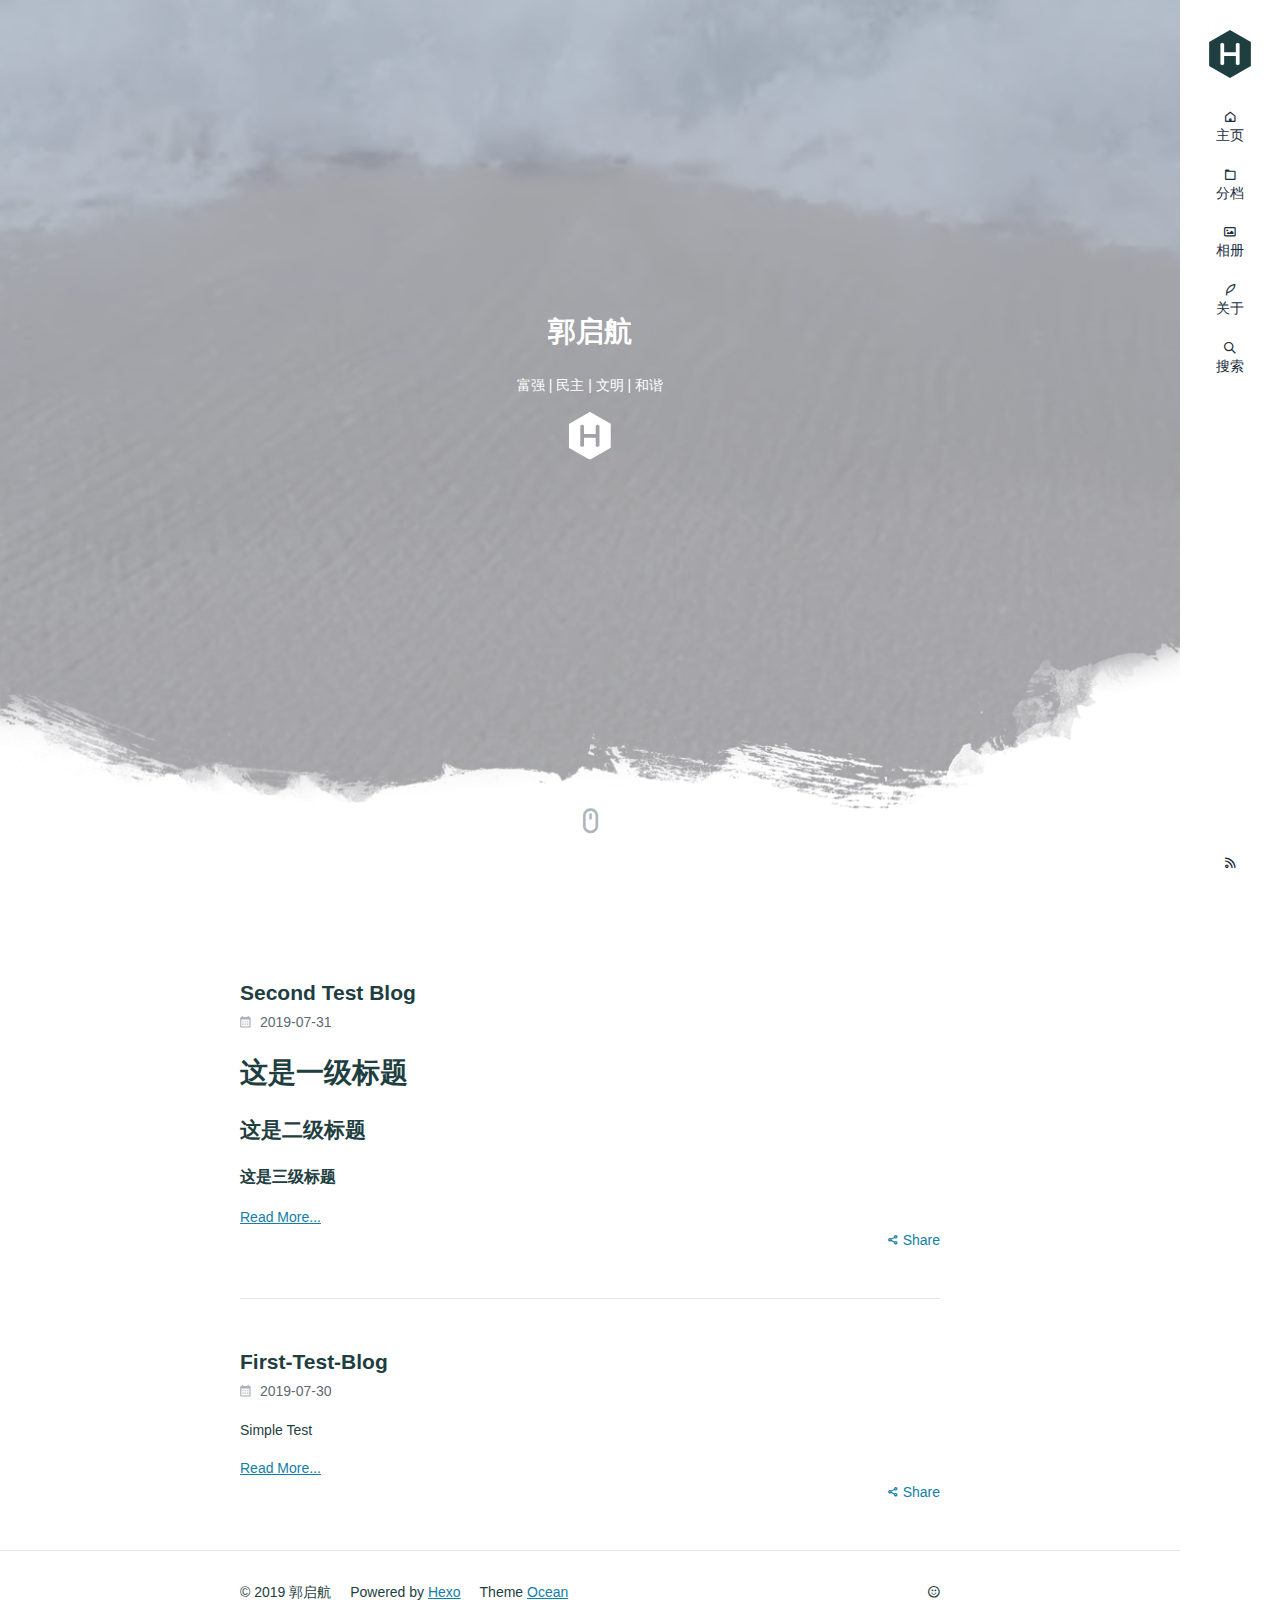
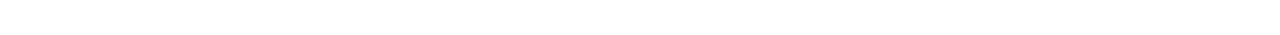
==== commit 00dd46a7: "Site updated: 2019-07-31 14:30:38" ====
--- a/index.html
+++ b/index.html
@@ -4,11 +4,15 @@
   <meta charset="utf-8">
   
   
+    <meta name="keywords" content="Hexo,HTML5,CSS,设计,编程,">
+  
+  
+    <meta name="description" content="郭启航的 Hexo博客，用于展示简单的个人博客">
   
   <meta name="viewport" content="width=device-width, initial-scale=1, maximum-scale=1">
   <title>
     
-    Hexo</title>
+    郭启航</title>
   
     <link rel="shortcut icon" href="/favicon.ico">
   
@@ -39,9 +43,9 @@
       <div class="video-overlay"></div>
     </div>
     <div class="video-inner text-center text-white">
-      <h1><a href="/">Hexo</a></h1>
-      <p></p>
-      <div><img src="/images/hexo-inverted.svg" class="brand" alt="Hexo"></div>
+      <h1><a href="/">郭启航</a></h1>
+      <p>富强 | 民主 | 文明 | 和谐</p>
+      <div><img src="/images/hexo-inverted.svg" class="brand" alt="郭启航"></div>
     </div>
     <div class="video-learn-more">
       <a class="anchor" href="#landingpage"><i class="fe fe-mouse"></i></a>
@@ -57,7 +61,7 @@
 
     
       
-        <article id="post-hello-world" class="article article-type-post" itemscope itemprop="blogPost" data-scroll-reveal>
+        <article id="post-Second-Test-Blog" class="article article-type-post" itemscope itemprop="blogPost" data-scroll-reveal>
 
   <div class="article-inner">
     
@@ -65,7 +69,7 @@
         
   
     <h2 itemprop="name">
-      <a class="article-title" href="/2019/07/29/hello-world/">Hello World</a>
+      <a class="article-title" href="/2019/07/31/Second-Test-Blog/">Second Test Blog</a>
     </h2>
   
   
@@ -78,8 +82,8 @@
 
     
       <div class="article-meta">
-        <a href="/2019/07/29/hello-world/" class="article-date">
-  <time datetime="2019-07-29T08:54:18.289Z" itemprop="datePublished">2019-07-29</time>
+        <a href="/2019/07/31/Second-Test-Blog/" class="article-date">
+  <time datetime="2019-07-31T03:14:15.000Z" itemprop="datePublished">2019-07-31</time>
 </a>
         
       </div>
@@ -91,24 +95,71 @@
       
 
       
-        <p>Welcome to <a href="https://hexo.io/" target="_blank" rel="noopener">Hexo</a>! This is your very first post. Check <a href="https://hexo.io/docs/" target="_blank" rel="noopener">documentation</a> for more info. If you get any problems when using Hexo, you can find the answer in <a href="https://hexo.io/docs/troubleshooting.html" target="_blank" rel="noopener">troubleshooting</a> or you can ask me on <a href="https://github.com/hexojs/hexo/issues" target="_blank" rel="noopener">GitHub</a>.</p>
-<h2 id="Quick-Start"><a href="#Quick-Start" class="headerlink" title="Quick Start"></a>Quick Start</h2><h3 id="Create-a-new-post"><a href="#Create-a-new-post" class="headerlink" title="Create a new post"></a>Create a new post</h3><figure class="highlight bash"><table><tr><td class="gutter"><pre><span class="line">1</span><br></pre></td><td class="code"><pre><span class="line">$ hexo new <span class="string">"My New Post"</span></span><br></pre></td></tr></table></figure>
-
-<p>More info: <a href="https://hexo.io/docs/writing.html" target="_blank" rel="noopener">Writing</a></p>
-<h3 id="Run-server"><a href="#Run-server" class="headerlink" title="Run server"></a>Run server</h3><figure class="highlight bash"><table><tr><td class="gutter"><pre><span class="line">1</span><br></pre></td><td class="code"><pre><span class="line">$ hexo server</span><br></pre></td></tr></table></figure>
-
-<p>More info: <a href="https://hexo.io/docs/server.html" target="_blank" rel="noopener">Server</a></p>
-<h3 id="Generate-static-files"><a href="#Generate-static-files" class="headerlink" title="Generate static files"></a>Generate static files</h3><figure class="highlight bash"><table><tr><td class="gutter"><pre><span class="line">1</span><br></pre></td><td class="code"><pre><span class="line">$ hexo generate</span><br></pre></td></tr></table></figure>
-
-<p>More info: <a href="https://hexo.io/docs/generating.html" target="_blank" rel="noopener">Generating</a></p>
-<h3 id="Deploy-to-remote-sites"><a href="#Deploy-to-remote-sites" class="headerlink" title="Deploy to remote sites"></a>Deploy to remote sites</h3><figure class="highlight bash"><table><tr><td class="gutter"><pre><span class="line">1</span><br></pre></td><td class="code"><pre><span class="line">$ hexo deploy</span><br></pre></td></tr></table></figure>
-
-<p>More info: <a href="https://hexo.io/docs/deployment.html" target="_blank" rel="noopener">Deployment</a></p>
-
+        <h1 id="这是一级标题"><a href="#这是一级标题" class="headerlink" title="这是一级标题"></a>这是一级标题</h1><h2 id="这是二级标题"><a href="#这是二级标题" class="headerlink" title="这是二级标题"></a>这是二级标题</h2><h3 id="这是三级标题"><a href="#这是三级标题" class="headerlink" title="这是三级标题"></a>这是三级标题</h3>
+        
+          <a class="article-more-link" href="/2019/07/31/Second-Test-Blog/">Read More...</a>
+        
       
     </div>
     <footer class="article-footer">
-      <a data-url="http://yoursite.com/2019/07/29/hello-world/" data-id="cjypbzt2k0000j4k2tyxvz4kw"
+      <a data-url="http://yoursite.com/2019/07/31/Second-Test-Blog/" data-id="cjyqvfm1o0000w8k2d4gd4prl"
+         class="article-share-link">Share</a>
+      
+    </footer>
+
+  </div>
+
+  
+
+  
+
+</article>
+
+
+
+      
+        <article id="post-First-Test-Blog" class="article article-type-post" itemscope itemprop="blogPost" data-scroll-reveal>
+
+  <div class="article-inner">
+    
+      <header class="article-header">
+        
+  
+    <h2 itemprop="name">
+      <a class="article-title" href="/2019/07/30/First-Test-Blog/">First-Test-Blog</a>
+    </h2>
+  
+  
+
+
+
+
+      </header>
+    
+
+    
+      <div class="article-meta">
+        <a href="/2019/07/30/First-Test-Blog/" class="article-date">
+  <time datetime="2019-07-30T06:25:23.000Z" itemprop="datePublished">2019-07-30</time>
+</a>
+        
+      </div>
+    
+
+    <div class="article-entry" itemprop="articleBody">
+      
+
+      
+
+      
+        <p>Simple Test</p>
+        
+          <a class="article-more-link" href="/2019/07/30/First-Test-Blog/">Read More...</a>
+        
+      
+    </div>
+    <footer class="article-footer">
+      <a data-url="http://yoursite.com/2019/07/30/First-Test-Blog/" data-id="cjyqvfm1t0002w8k26z95v7uq"
          class="article-share-link">Share</a>
       
     </footer>
@@ -138,12 +189,10 @@
   
     <li><i class="fe fe-smile-alt"></i> <span id="busuanzi_value_site_uv"></span></li>
   
-    <li><i class="fe fe-bookmark"></i> <span id="busuanzi_value_page_pv"></span></li>
-  
 </ul>
     </div>
     <ul class="list-inline">
-      <li>&copy; 2019 Hexo</li>
+      <li>&copy; 2019 郭启航</li>
       <li>Powered by <a href="http://hexo.io/" target="_blank">Hexo</a></li>
       <li>Theme  <a href="https://github.com/zhwangart/hexo-theme-ocean">Ocean</a></li>
     </ul>
@@ -157,31 +206,31 @@
 <nav class="navbar">
   
     <div class="logo">
-      <a href="/"><img src="/images/hexo.svg" alt="Hexo"></a>
+      <a href="/"><img src="/images/hexo.svg" alt="郭启航"></a>
     </div>
   
   <ul class="nav nav-main">
     
       <li class="nav-item">
-        <a class="nav-item-link" href="/">Home</a>
-      </li>
-    
-      <li class="nav-item">
-        <a class="nav-item-link" href="/archives">Archives</a>
-      </li>
-    
-      <li class="nav-item">
-        <a class="nav-item-link" href="/gallery">Gallery</a>
-      </li>
-    
-      <li class="nav-item">
-        <a class="nav-item-link" href="/about">About</a>
+        <a class="nav-item-link" href="/">主页</a>
+      </li>
+    
+      <li class="nav-item">
+        <a class="nav-item-link" href="/archives">分档</a>
+      </li>
+    
+      <li class="nav-item">
+        <a class="nav-item-link" href="/gallery">相册</a>
+      </li>
+    
+      <li class="nav-item">
+        <a class="nav-item-link" href="/about">关于</a>
       </li>
     
     <li class="nav-item">
-      <a class="nav-item-link nav-item-search" title="Search">
+      <a class="nav-item-link nav-item-search" title="搜索">
         <i class="fe fe-search"></i>
-        Search
+        搜索
       </a>
     </li>
   </ul>
@@ -213,7 +262,6 @@
 </aside>
 <script src="/js/jquery-2.0.3.min.js"></script>
 <script src="/js/lazyload.min.js"></script>
-<script src="/js/snap.svg-min.js"></script>
 <script src="/js/busuanzi-2.3.pure.min.js"></script>
 
 
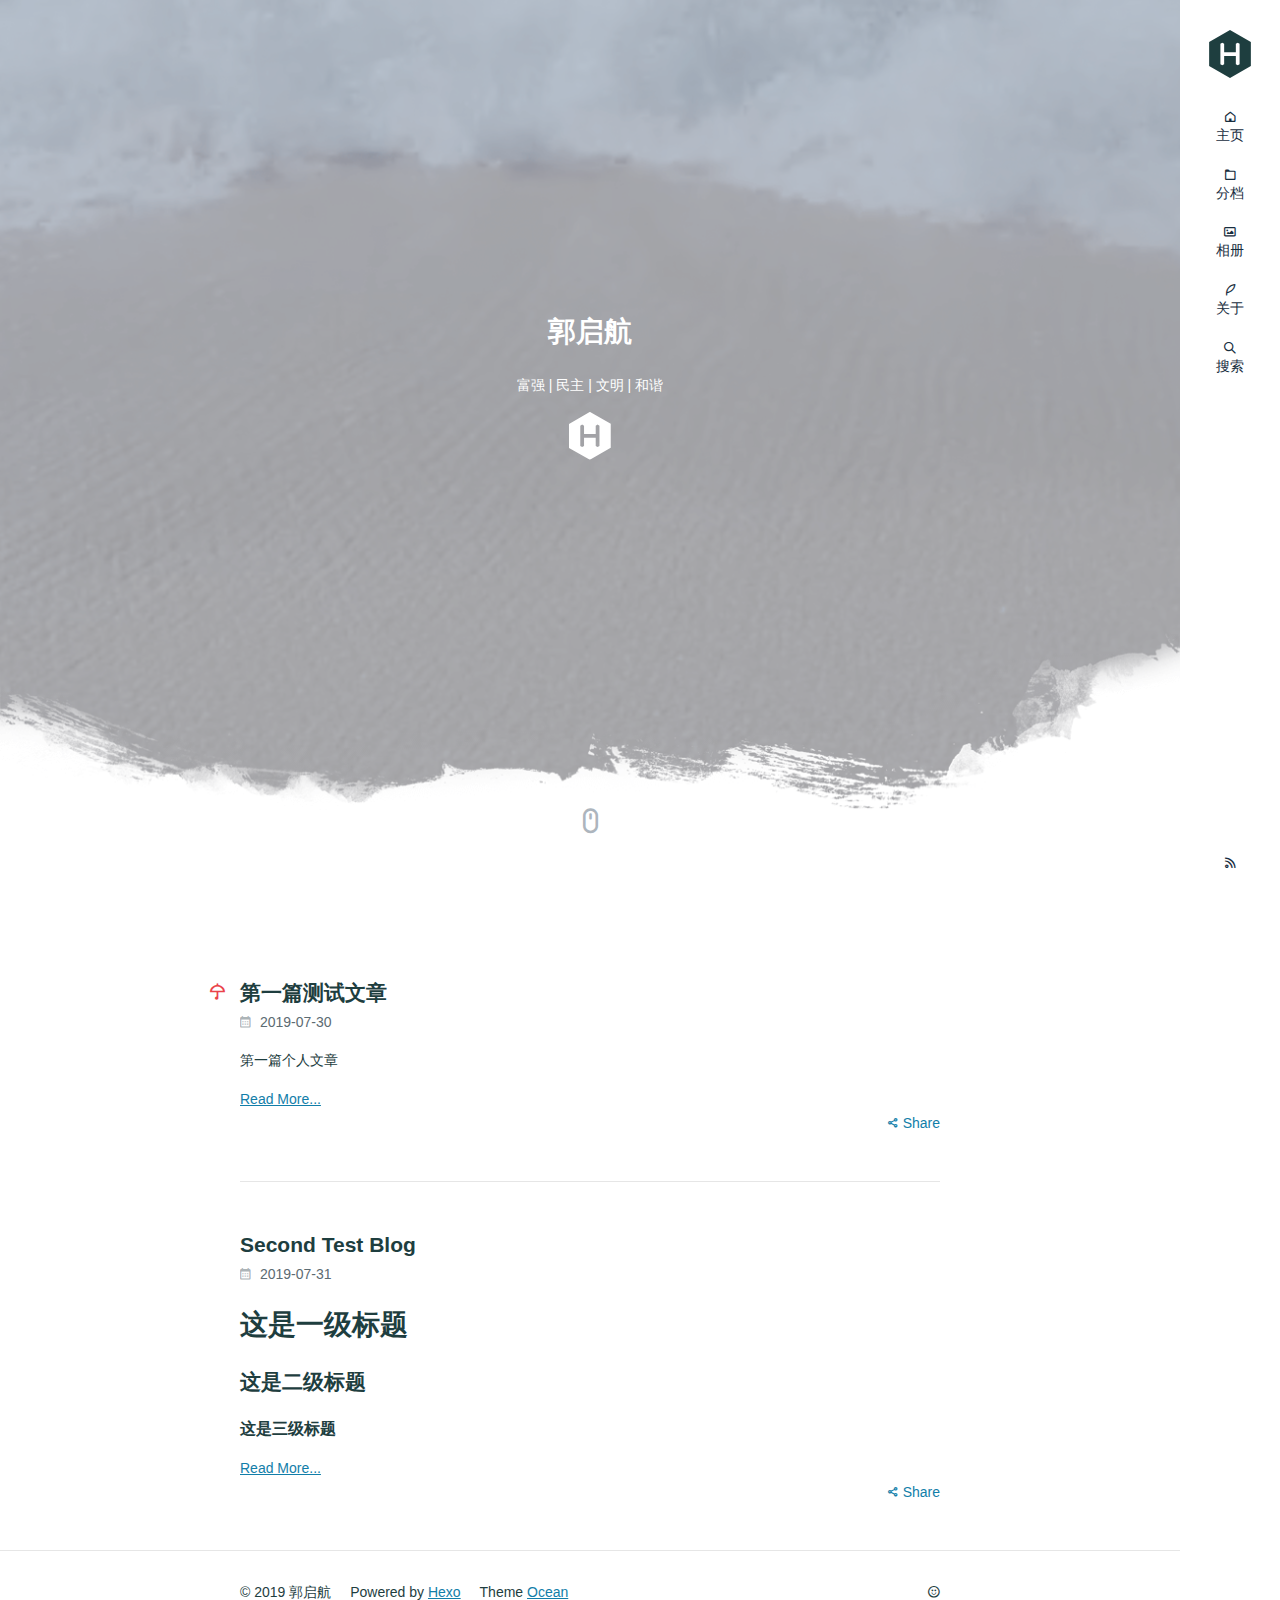
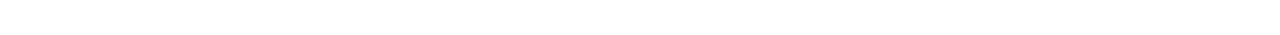
==== commit 663614dc: "Site updated: 2019-08-01 10:19:56" ====
--- a/index.html
+++ b/index.html
@@ -61,6 +61,67 @@
 
     
       
+        <article id="post-First-Test-Blog" class="article article-type-post" itemscope itemprop="blogPost" data-scroll-reveal>
+
+  <div class="article-inner">
+    
+      <header class="article-header">
+        
+  
+    <h2 itemprop="name">
+      <a class="article-title" href="/2019/07/30/First-Test-Blog/">第一篇测试文章</a>
+    </h2>
+  
+  
+  <div class="article-topping">
+    <i class="fe fe-umbrella"></i>
+  </div>
+
+
+
+
+
+      </header>
+    
+
+    
+      <div class="article-meta">
+        <a href="/2019/07/30/First-Test-Blog/" class="article-date">
+  <time datetime="2019-07-30T06:25:23.000Z" itemprop="datePublished">2019-07-30</time>
+</a>
+        
+      </div>
+    
+
+    <div class="article-entry" itemprop="articleBody">
+      
+
+      
+
+      
+        <p>  第一篇个人文章</p>
+        
+          <a class="article-more-link" href="/2019/07/30/First-Test-Blog/">Read More...</a>
+        
+      
+    </div>
+    <footer class="article-footer">
+      <a data-url="http://yoursite.com/2019/07/30/First-Test-Blog/" data-id="cjys1x2gt0000lck2il1rd6e3"
+         class="article-share-link">Share</a>
+      
+    </footer>
+
+  </div>
+
+  
+
+  
+
+</article>
+
+
+
+      
         <article id="post-Second-Test-Blog" class="article article-type-post" itemscope itemprop="blogPost" data-scroll-reveal>
 
   <div class="article-inner">
@@ -102,64 +163,7 @@
       
     </div>
     <footer class="article-footer">
-      <a data-url="http://yoursite.com/2019/07/31/Second-Test-Blog/" data-id="cjyqvfm1o0000w8k2d4gd4prl"
-         class="article-share-link">Share</a>
-      
-    </footer>
-
-  </div>
-
-  
-
-  
-
-</article>
-
-
-
-      
-        <article id="post-First-Test-Blog" class="article article-type-post" itemscope itemprop="blogPost" data-scroll-reveal>
-
-  <div class="article-inner">
-    
-      <header class="article-header">
-        
-  
-    <h2 itemprop="name">
-      <a class="article-title" href="/2019/07/30/First-Test-Blog/">First-Test-Blog</a>
-    </h2>
-  
-  
-
-
-
-
-      </header>
-    
-
-    
-      <div class="article-meta">
-        <a href="/2019/07/30/First-Test-Blog/" class="article-date">
-  <time datetime="2019-07-30T06:25:23.000Z" itemprop="datePublished">2019-07-30</time>
-</a>
-        
-      </div>
-    
-
-    <div class="article-entry" itemprop="articleBody">
-      
-
-      
-
-      
-        <p>Simple Test</p>
-        
-          <a class="article-more-link" href="/2019/07/30/First-Test-Blog/">Read More...</a>
-        
-      
-    </div>
-    <footer class="article-footer">
-      <a data-url="http://yoursite.com/2019/07/30/First-Test-Blog/" data-id="cjyqvfm1t0002w8k26z95v7uq"
+      <a data-url="http://yoursite.com/2019/07/31/Second-Test-Blog/" data-id="cjys1x2gz0002lck280fipgx6"
          class="article-share-link">Share</a>
       
     </footer>
--- a/css/style.css
+++ b/css/style.css
@@ -1801,6 +1801,16 @@
   border-top: 0.1rem #e6e6e6 solid;
   padding: 3rem 0;
 }
+.site-counter {
+  display: inline-block;
+  margin-left: 1rem;
+}
+.site-counter:before {
+  content: "\f127";
+  font-family: feathericon;
+  margin-right: 0.2rem;
+  opacity: 0.5;
+}
 .float-left {
   float: left !important;
 }
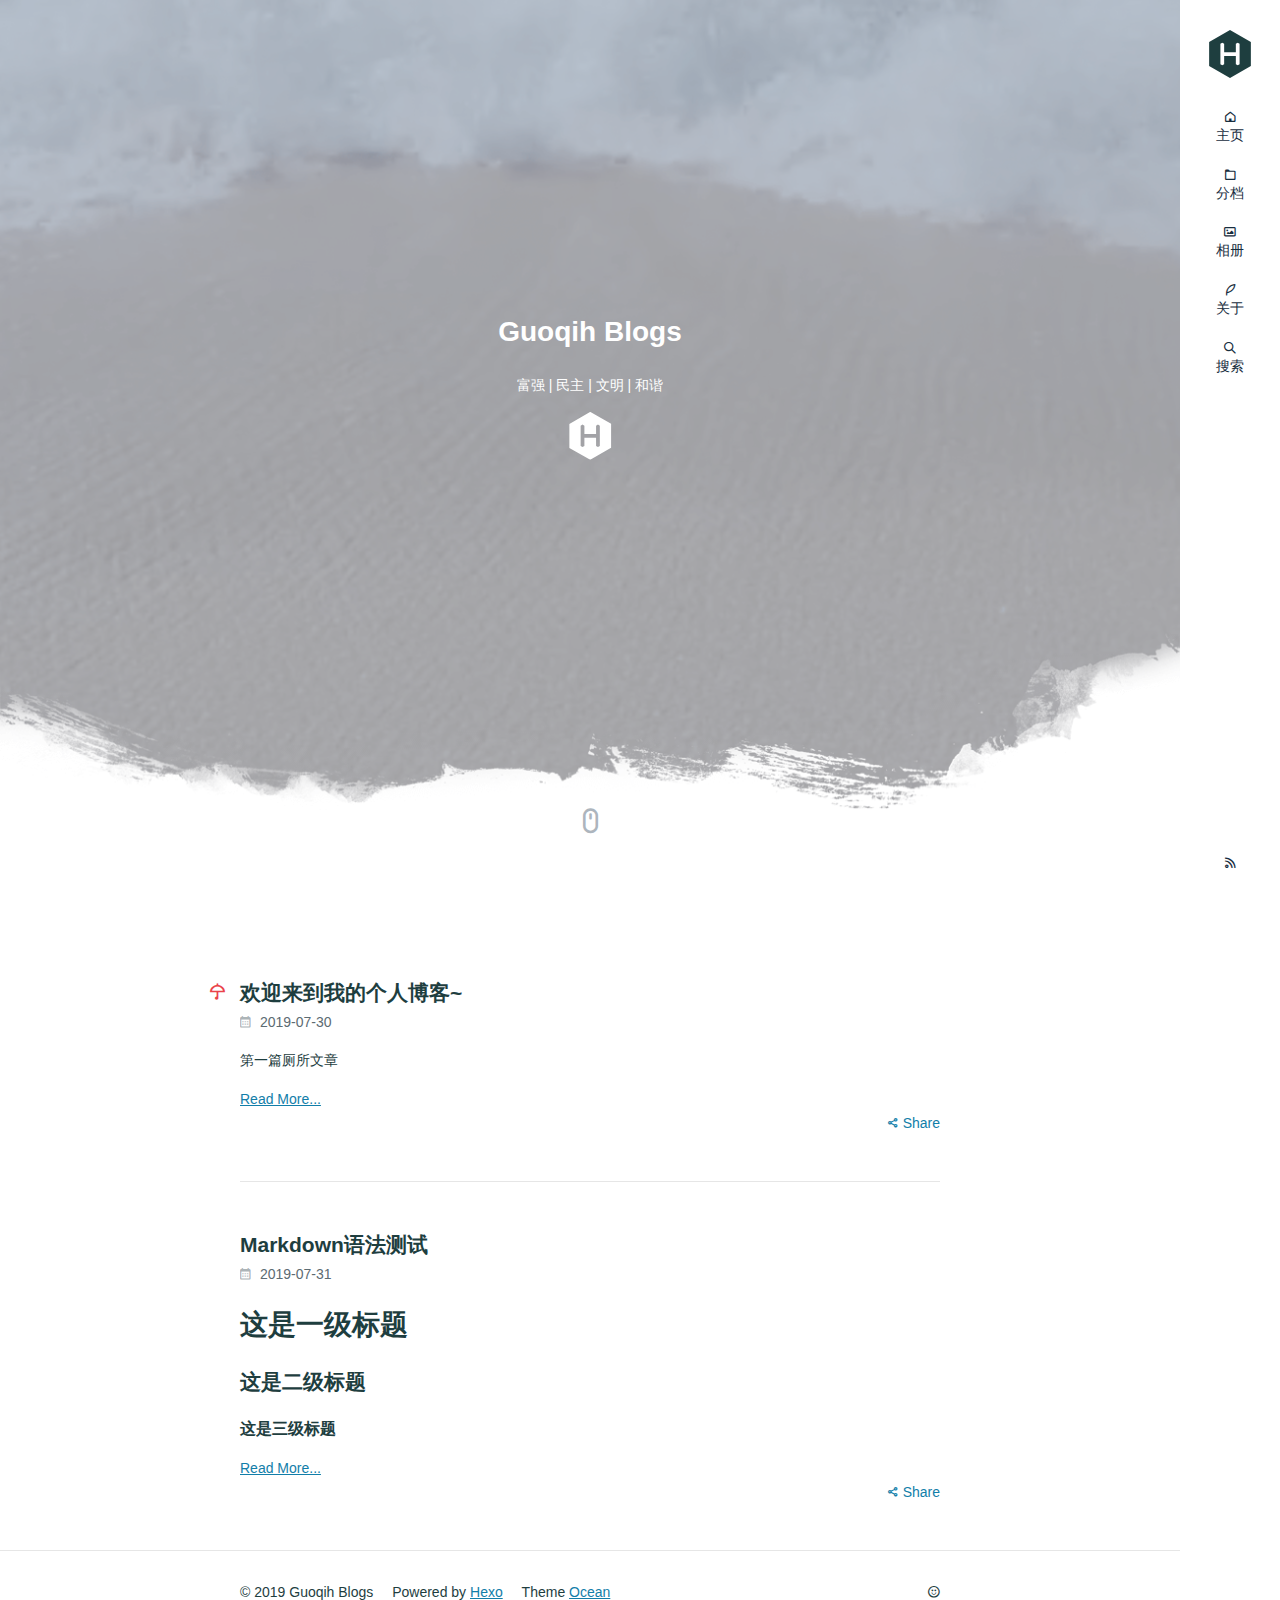
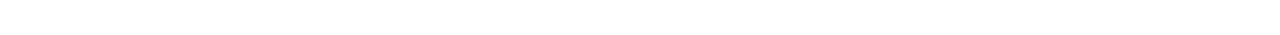
==== commit da06f9be: "Site updated: 2019-08-02 10:04:39" ====
--- a/index.html
+++ b/index.html
@@ -12,7 +12,7 @@
   <meta name="viewport" content="width=device-width, initial-scale=1, maximum-scale=1">
   <title>
     
-    郭启航</title>
+    Guoqih Blogs</title>
   
     <link rel="shortcut icon" href="/favicon.ico">
   
@@ -43,9 +43,9 @@
       <div class="video-overlay"></div>
     </div>
     <div class="video-inner text-center text-white">
-      <h1><a href="/">郭启航</a></h1>
+      <h1><a href="/">Guoqih Blogs</a></h1>
       <p>富强 | 民主 | 文明 | 和谐</p>
-      <div><img src="/images/hexo-inverted.svg" class="brand" alt="郭启航"></div>
+      <div><img src="/images/hexo-inverted.svg" class="brand" alt="Guoqih Blogs"></div>
     </div>
     <div class="video-learn-more">
       <a class="anchor" href="#landingpage"><i class="fe fe-mouse"></i></a>
@@ -69,7 +69,7 @@
         
   
     <h2 itemprop="name">
-      <a class="article-title" href="/2019/07/30/First-Test-Blog/">第一篇测试文章</a>
+      <a class="article-title" href="/2019/07/30/First-Test-Blog/">欢迎来到我的个人博客~</a>
     </h2>
   
   
@@ -99,14 +99,14 @@
       
 
       
-        <p>  第一篇个人文章</p>
+        <p>  第一篇厕所文章</p>
         
           <a class="article-more-link" href="/2019/07/30/First-Test-Blog/">Read More...</a>
         
       
     </div>
     <footer class="article-footer">
-      <a data-url="http://yoursite.com/2019/07/30/First-Test-Blog/" data-id="cjys1x2gt0000lck2il1rd6e3"
+      <a data-url="http://yoursite.com/2019/07/30/First-Test-Blog/" data-id="cjytgt3u70000gwk2vwwtrgoq"
          class="article-share-link">Share</a>
       
     </footer>
@@ -130,7 +130,7 @@
         
   
     <h2 itemprop="name">
-      <a class="article-title" href="/2019/07/31/Second-Test-Blog/">Second Test Blog</a>
+      <a class="article-title" href="/2019/07/31/Second-Test-Blog/">Markdown语法测试</a>
     </h2>
   
   
@@ -163,7 +163,7 @@
       
     </div>
     <footer class="article-footer">
-      <a data-url="http://yoursite.com/2019/07/31/Second-Test-Blog/" data-id="cjys1x2gz0002lck280fipgx6"
+      <a data-url="http://yoursite.com/2019/07/31/Second-Test-Blog/" data-id="cjytgt3uc0001gwk28pwowsq9"
          class="article-share-link">Share</a>
       
     </footer>
@@ -196,7 +196,7 @@
 </ul>
     </div>
     <ul class="list-inline">
-      <li>&copy; 2019 郭启航</li>
+      <li>&copy; 2019 Guoqih Blogs</li>
       <li>Powered by <a href="http://hexo.io/" target="_blank">Hexo</a></li>
       <li>Theme  <a href="https://github.com/zhwangart/hexo-theme-ocean">Ocean</a></li>
     </ul>
@@ -210,7 +210,7 @@
 <nav class="navbar">
   
     <div class="logo">
-      <a href="/"><img src="/images/hexo.svg" alt="郭启航"></a>
+      <a href="/"><img src="/images/hexo.svg" alt="Guoqih Blogs"></a>
     </div>
   
   <ul class="nav nav-main">
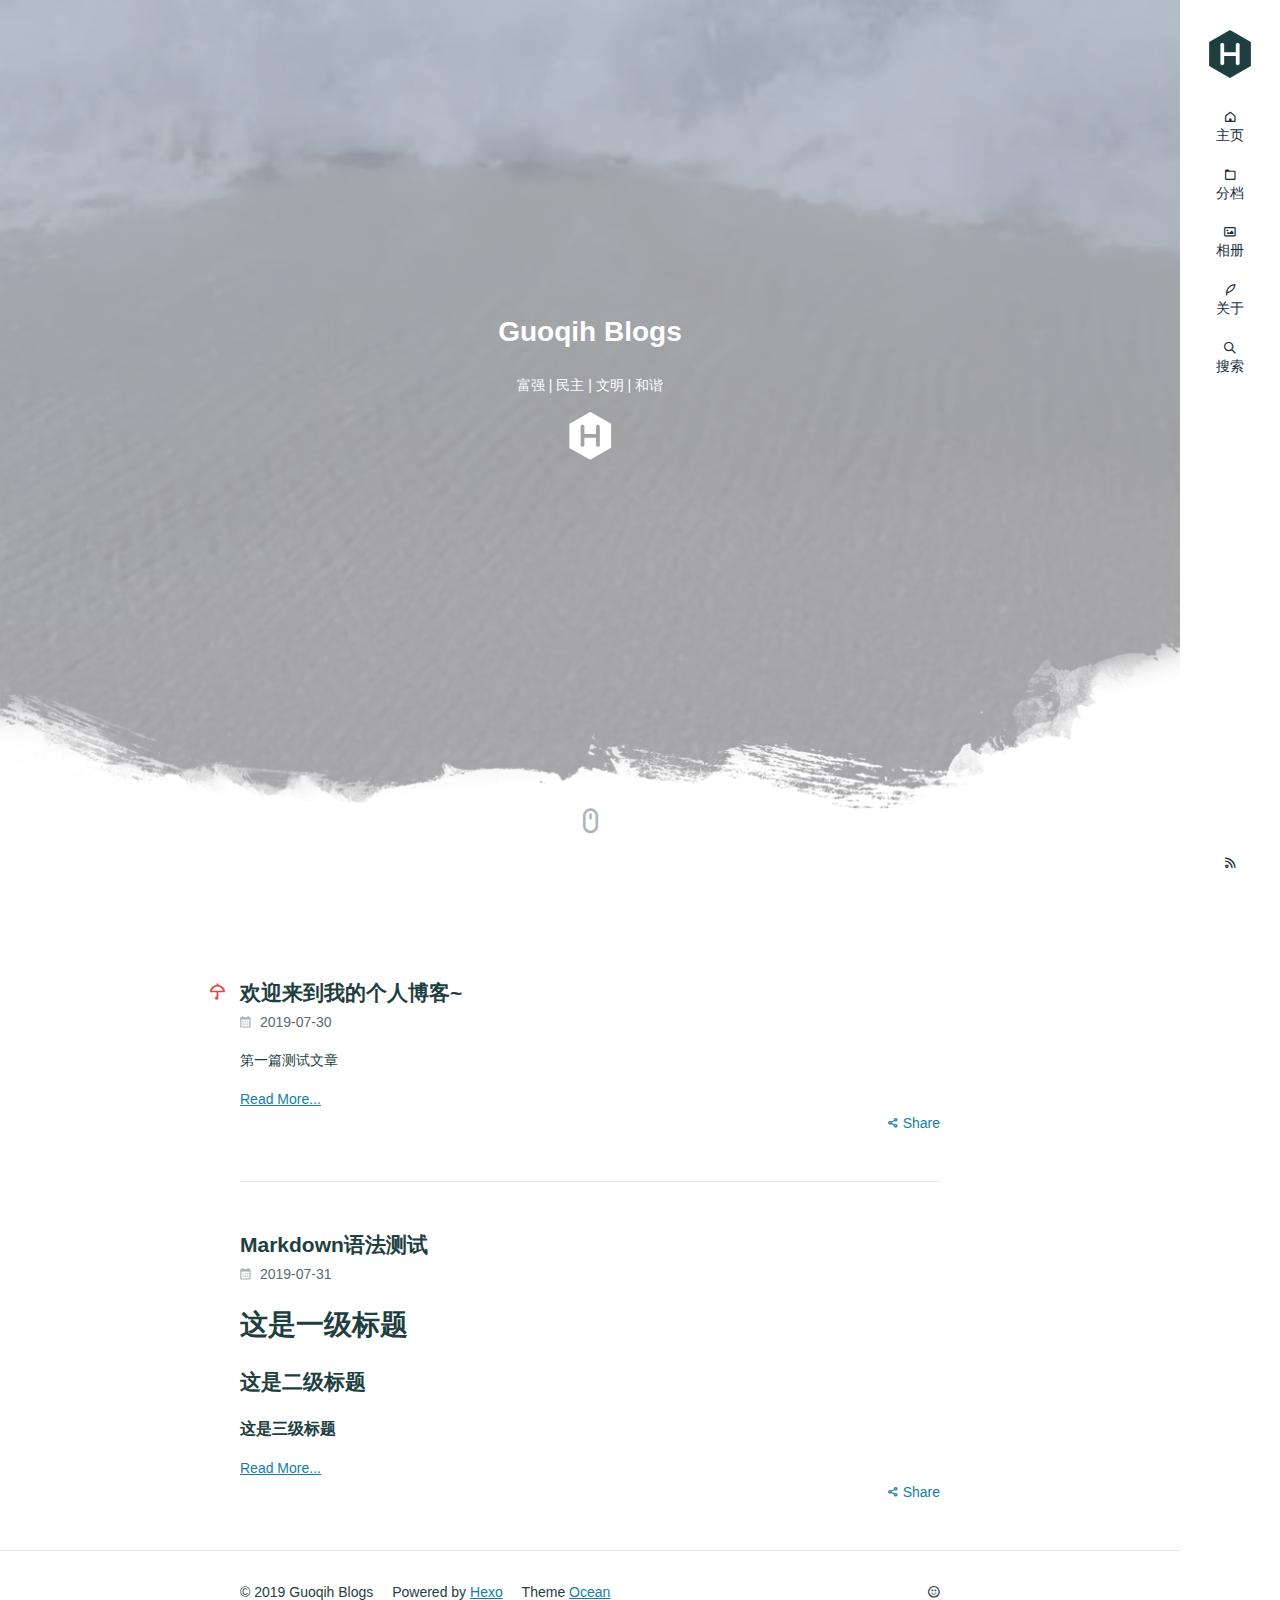
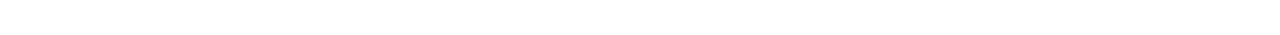
==== commit b507e44f: "Site updated: 2019-08-02 10:06:19" ====
--- a/index.html
+++ b/index.html
@@ -99,14 +99,14 @@
       
 
       
-        <p>  第一篇厕所文章</p>
+        <p>  第一篇测试文章</p>
         
           <a class="article-more-link" href="/2019/07/30/First-Test-Blog/">Read More...</a>
         
       
     </div>
     <footer class="article-footer">
-      <a data-url="http://yoursite.com/2019/07/30/First-Test-Blog/" data-id="cjytgt3u70000gwk2vwwtrgoq"
+      <a data-url="http://yoursite.com/2019/07/30/First-Test-Blog/" data-id="cjytgvcmf00012gk2nqmu16fi"
          class="article-share-link">Share</a>
       
     </footer>
@@ -163,7 +163,7 @@
       
     </div>
     <footer class="article-footer">
-      <a data-url="http://yoursite.com/2019/07/31/Second-Test-Blog/" data-id="cjytgt3uc0001gwk28pwowsq9"
+      <a data-url="http://yoursite.com/2019/07/31/Second-Test-Blog/" data-id="cjytgvcml00032gk20976xasc"
          class="article-share-link">Share</a>
       
     </footer>
